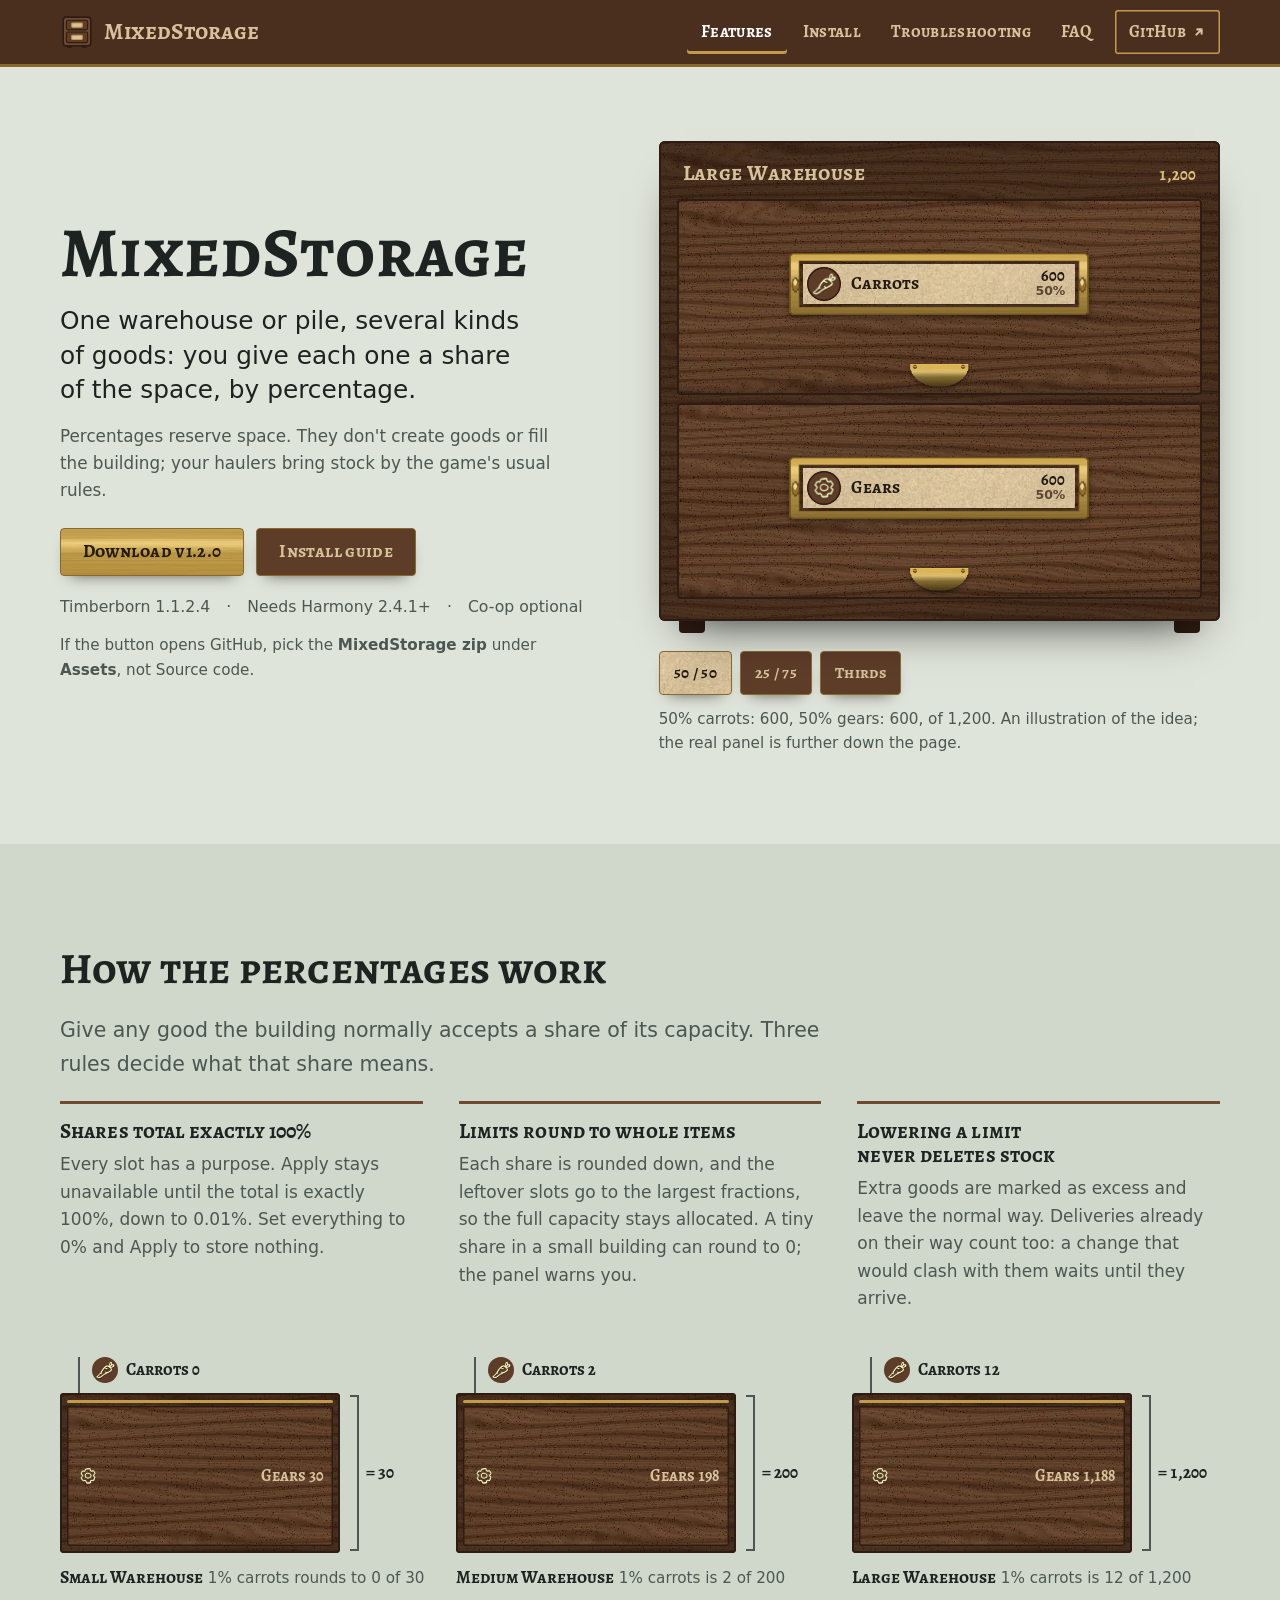
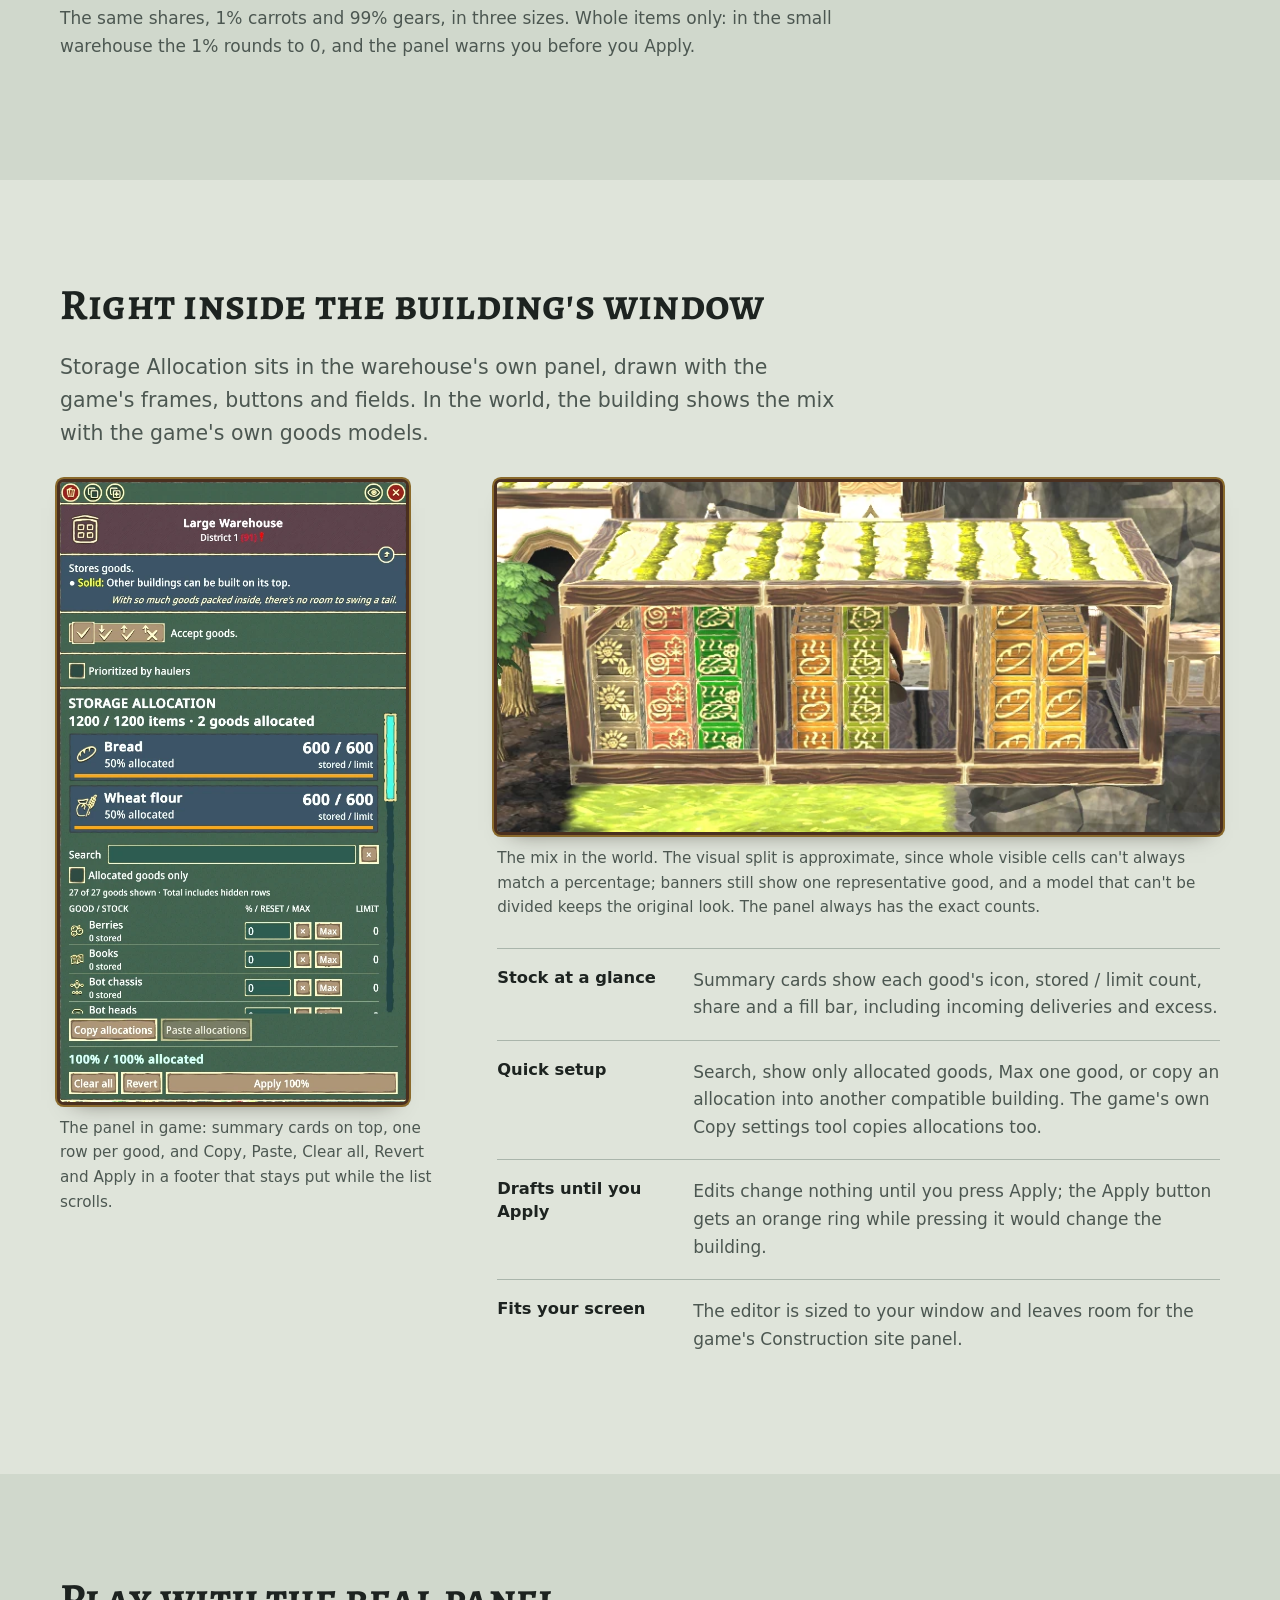
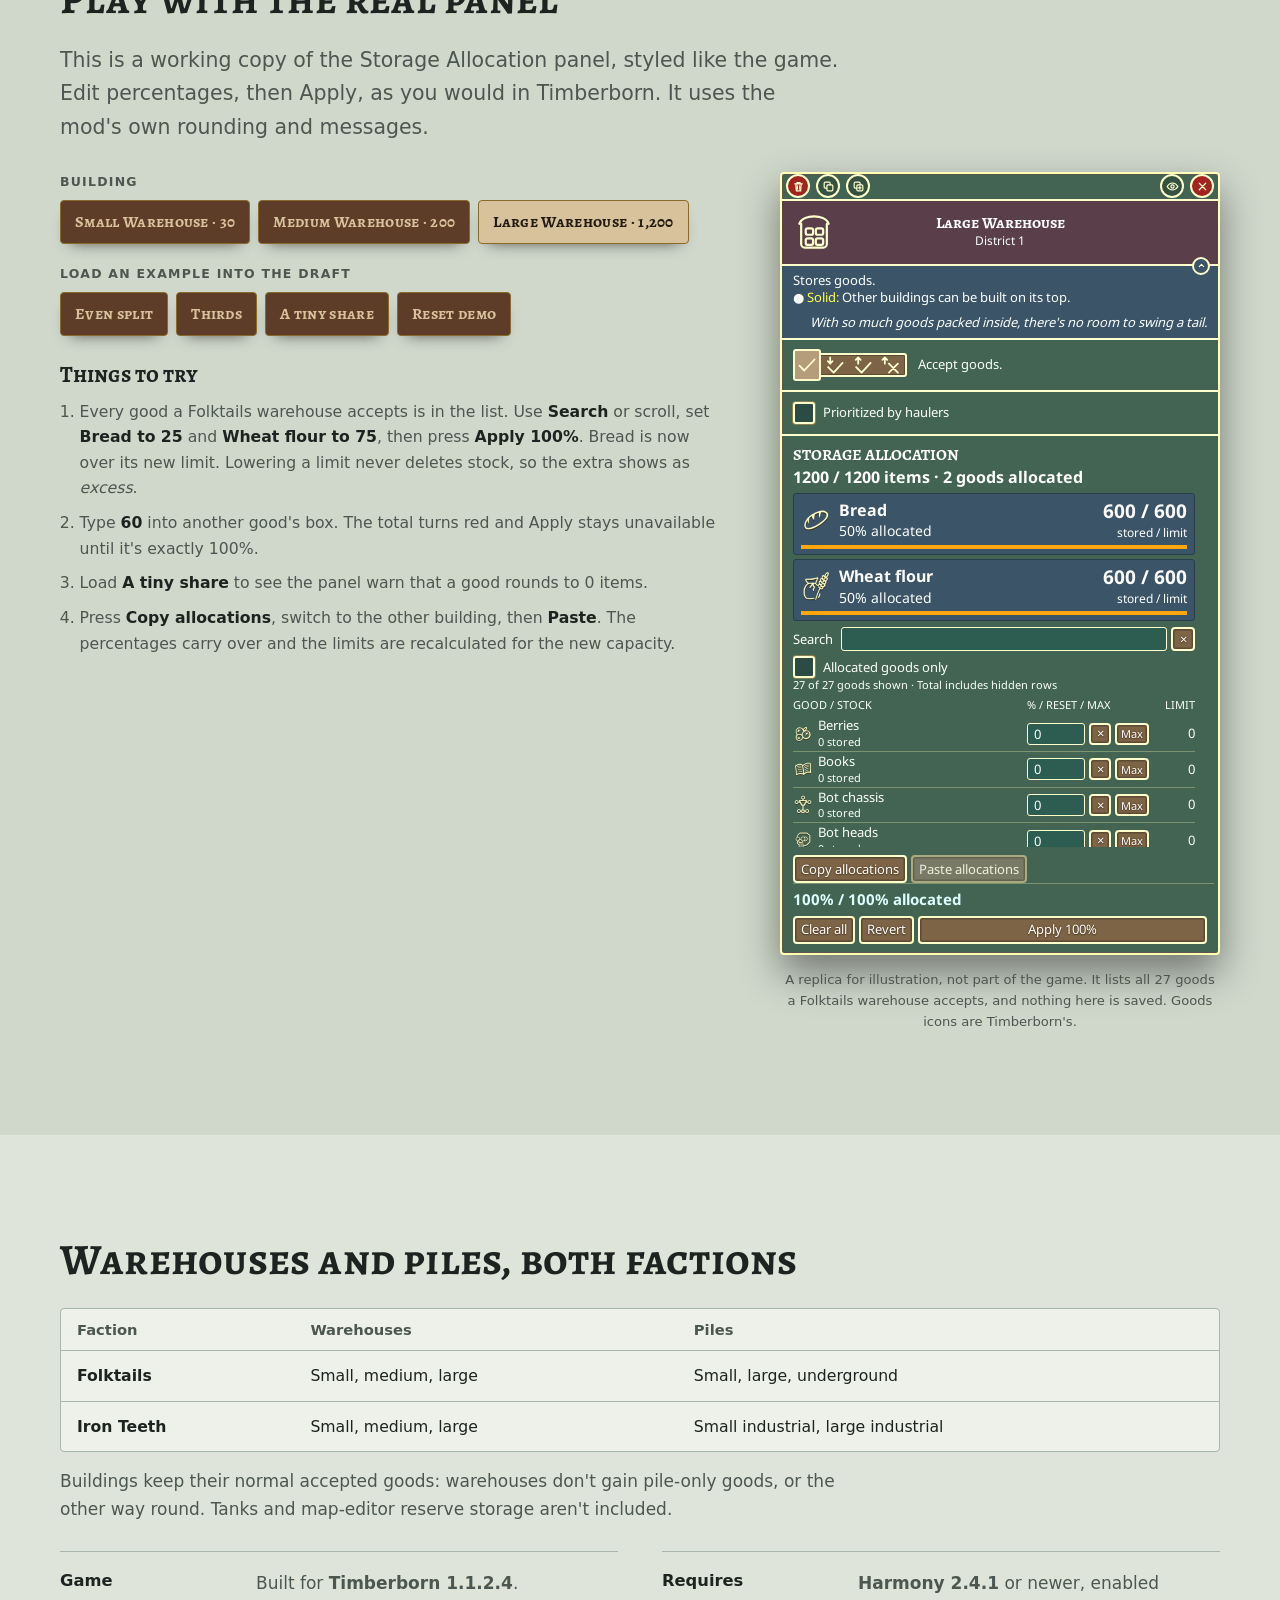
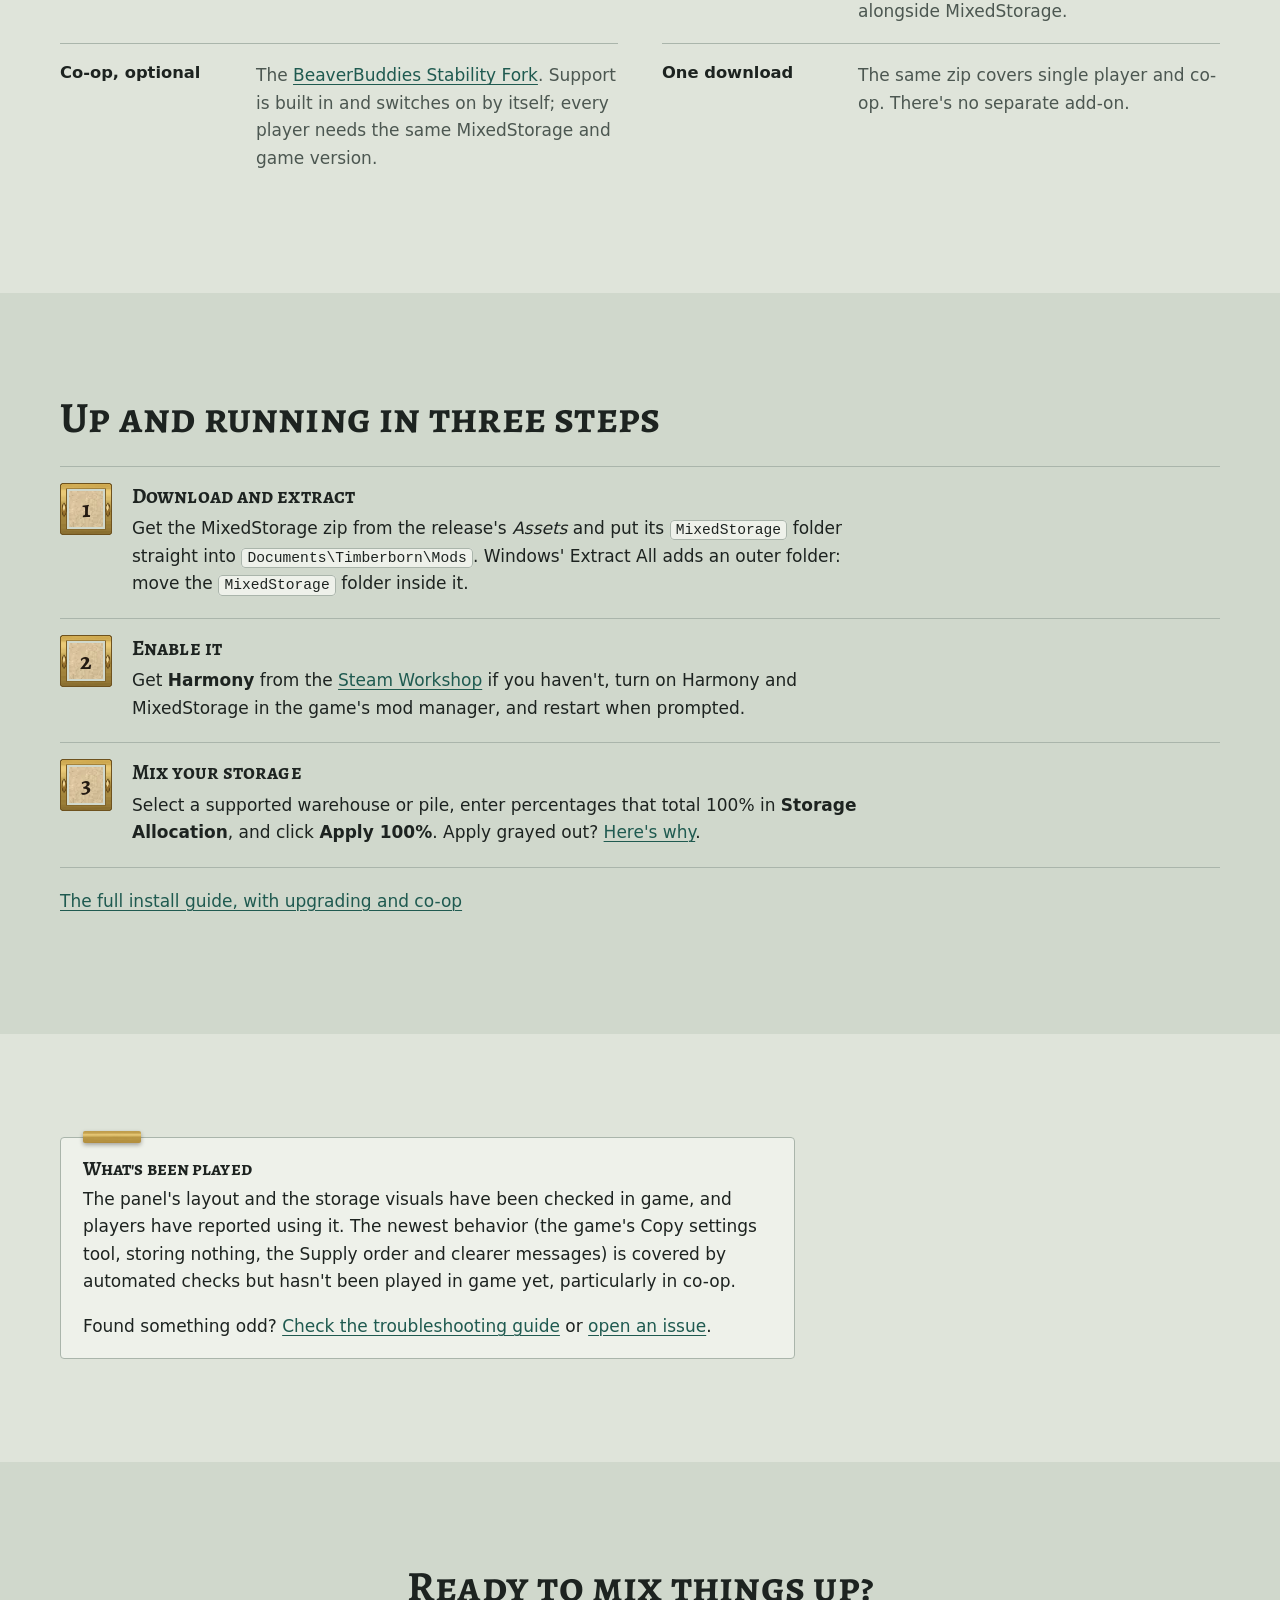
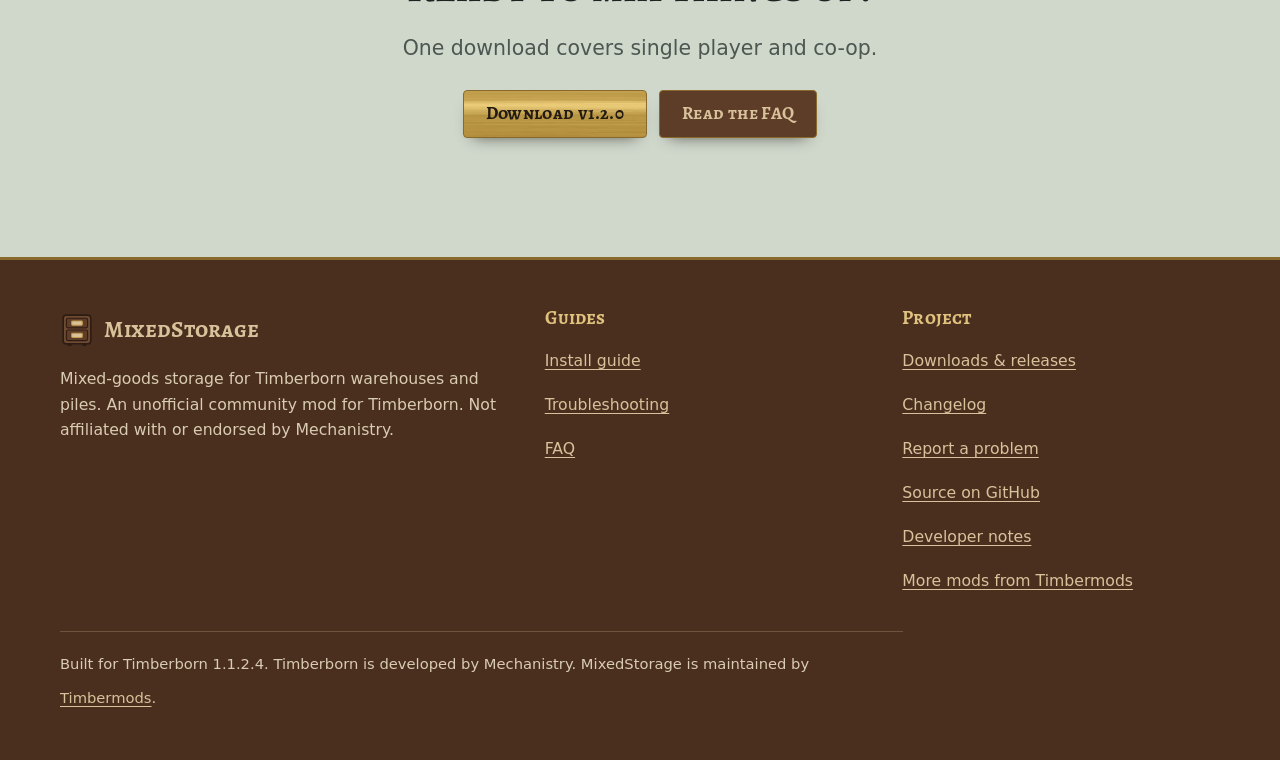
==== docs/index.html @ 86e8762c "Website in docs/ on main, like the other timbermods sites; real version text in place of placeholder" ====
<!doctype html>
<html lang="en">
<head>
<meta charset="utf-8">
<meta name="viewport" content="width=device-width, initial-scale=1">
<title>MixedStorage: mixed-goods storage for Timberborn</title>
<meta name="description" content="Store several kinds of goods in one Timberborn warehouse or pile and choose how much space each gets, by percentage. Install guide, troubleshooting, and FAQ.">
<link rel="canonical" href="https://timbermods.github.io/MixedStorage/">
<meta name="theme-color" content="#16231c">
<meta property="og:type" content="website">
<meta property="og:site_name" content="MixedStorage">
<meta property="og:title" content="MixedStorage: mixed-goods storage for Timberborn">
<meta property="og:description" content="Store several kinds of goods in one Timberborn warehouse or pile and choose how much space each gets, by percentage. Install guide, troubleshooting, and FAQ.">
<meta property="og:url" content="https://timbermods.github.io/MixedStorage/">
<meta property="og:image" content="https://timbermods.github.io/MixedStorage/assets/og.png">
<meta name="twitter:card" content="summary_large_image">
<link rel="icon" href="assets/favicon.svg" type="image/svg+xml">
<link rel="preload" href="assets/fonts/alegreya-sc-latin-700.woff2" as="font" type="font/woff2" crossorigin>
<link rel="stylesheet" href="assets/style.css">
<link rel="stylesheet" href="assets/game-panel.css">
</head>
<body>
<a class="skip" href="#main">Skip to content</a>
<header class="site-header">
  <div class="wrap bar">
    <a class="brand" href="./"><svg viewBox="0 0 32 32" aria-hidden="true"><rect x="3" y="2" width="26" height="27" rx="3" fill="#6e4a32" stroke="#2e1c12" stroke-width="1.5"/><rect x="6" y="5" width="20" height="9" rx="1.5" fill="#5d3c28" stroke="#2e1c12"/><rect x="6" y="16" width="20" height="10" rx="1.5" fill="#5d3c28" stroke="#2e1c12"/><rect x="11" y="7.5" width="10" height="4" rx=".8" fill="#d8c29b" stroke="#c19a4b" stroke-width="1"/><rect x="11" y="19" width="10" height="4" rx=".8" fill="#d8c29b" stroke="#c19a4b" stroke-width="1"/><rect x="7" y="29" width="4" height="2" fill="#2e1c12"/><rect x="21" y="29" width="4" height="2" fill="#2e1c12"/></svg><span>MixedStorage</span></a>
    <button class="nav-toggle" type="button" aria-expanded="false" aria-controls="site-nav">Menu</button>
    <nav id="site-nav" class="nav" aria-label="Main">
        <a href="./" aria-current="page">Features</a>
        <a href="install.html">Install</a>
        <a href="troubleshooting.html">Troubleshooting</a>
        <a href="faq.html">FAQ</a>
        <a class="nav__gh" href="https://github.com/timbermods/MixedStorage" rel="noopener">GitHub <svg viewBox="0 0 16 16" aria-hidden="true"><path d="M5 11 11 5M6 5h5v5"/></svg></a>
    </nav>
  </div>
</header>
<main id="main">

<svg width="0" height="0" style="position:absolute" aria-hidden="true" focusable="false">
  <symbol id="i-split" viewBox="0 0 24 24"><rect x="3" y="5" width="8" height="14" rx="2"/><rect x="13" y="5" width="8" height="14" rx="2"/></symbol>
  <symbol id="i-stack" viewBox="0 0 24 24"><rect x="3" y="4" width="18" height="6" rx="1.5"/><rect x="3" y="13" width="18" height="6" rx="1.5"/><path d="M6 7h5M6 16h8"/></symbol>
  <symbol id="i-bolt" viewBox="0 0 24 24"><path d="M13 2 4 14h7l-1 8 9-12h-7z"/></symbol>
  <symbol id="i-shield" viewBox="0 0 24 24"><path d="M12 3 4 6v6c0 5 3.5 8 8 9 4.5-1 8-4 8-9V6z"/><path d="m9 12 2 2 4-4"/></symbol>
  <symbol id="i-cube" viewBox="0 0 24 24"><path d="M12 3 4 7v10l8 4 8-4V7z"/><path d="m4 7 8 4 8-4M12 11v10"/></symbol>
  <symbol id="i-people" viewBox="0 0 24 24"><circle cx="7" cy="8" r="3"/><circle cx="17" cy="8" r="3"/><path d="M2 20c0-3 2-5 5-5s5 2 5 5M12 20c0-3 2-5 5-5s5 2 5 5"/></symbol>
  <symbol id="ig-trash" viewBox="0 0 24 24"><path d="M5 7h14M9 7V5h6v2M7 7l1 13h8l1-13M10 11v6M14 11v6"/></symbol>
  <symbol id="ig-copy" viewBox="0 0 24 24"><rect x="9" y="9" width="11" height="11" rx="2"/><path d="M15 9V6a2 2 0 0 0-2-2H6a2 2 0 0 0-2 2v7a2 2 0 0 0 2 2h3"/></symbol>
  <symbol id="ig-copyplus" viewBox="0 0 24 24"><rect x="9" y="9" width="11" height="11" rx="2"/><path d="M15 9V6a2 2 0 0 0-2-2H6a2 2 0 0 0-2 2v7a2 2 0 0 0 2 2h3M14.5 12v5M12 14.5h5"/></symbol>
  <symbol id="ig-eye" viewBox="0 0 24 24"><path d="M2 12s4-6.5 10-6.5S22 12 22 12s-4 6.5-10 6.5S2 12 2 12z"/><circle cx="12" cy="12" r="3"/></symbol>
  <symbol id="ig-x" viewBox="0 0 24 24"><path d="M6 6l12 12M18 6 6 18"/></symbol>
  <symbol id="ig-up" viewBox="0 0 24 24"><path d="M6 15l6-6 6 6"/></symbol>
  <symbol id="ig-building" viewBox="0 0 48 48"><path d="M10 15v22a4 4 0 0 0 4 4h20a4 4 0 0 0 4-4V15"/><path d="M8 15c2-6 10-8 16-8s14 2 16 8"/><rect x="15" y="20" width="8" height="7" rx="2"/><rect x="26" y="20" width="8" height="7" rx="2"/><rect x="15" y="31" width="8" height="7" rx="2"/><rect x="26" y="31" width="8" height="7" rx="2"/></symbol>
  <symbol id="ig-acc1" viewBox="0 0 32 28"><path d="M5 15l7 7L27 6"/></symbol>
  <symbol id="ig-acc2" viewBox="0 0 32 28"><path d="M9 3v9M5.5 8.5 9 12l3.5-3.5M6 17l8 8 13-14"/></symbol>
  <symbol id="ig-acc3" viewBox="0 0 32 28"><path d="M9 12V3M5.5 6.5 9 3l3.5 3.5M6 17l8 8 13-14"/></symbol>
  <symbol id="ig-acc4" viewBox="0 0 32 28"><path d="M7 12V3M3.5 6.5 7 3l3.5 3.5M13 12l13 13M26 12 13 25"/></symbol>
</svg>

<section class="hero">
  <div class="wrap hero__grid">
    <div>
      <h1>MixedStorage</h1>
      <p class="pitch">One warehouse or pile, several kinds of goods: you give each one a share of the space, by percentage.</p>
      <p class="rule">Percentages reserve space. They don't create goods or fill the building; your haulers bring stock by the game's usual rules.</p>
      <div class="btn-row">
        <a class="btn btn--primary" data-release-href="download" href="https://github.com/timbermods/MixedStorage/releases/latest"><span>Download <span data-release="tag">v1.2.0</span></span></a>
        <a class="btn" href="install.html">Install guide</a>
      </div>
      <ul class="hero__meta">
        <li>Timberborn 1.1.2.4</li>
        <li>Needs Harmony 2.4.1+</li>
        <li>Co-op optional</li>
      </ul>
      <p class="hero__status"><span class="pill" data-release-show="stable" hidden>Latest release</span> <span class="pill" data-release-show="prerelease" hidden>Pre-release</span> If the button opens GitHub, pick the <strong>MixedStorage zip</strong> under <strong>Assets</strong>, not Source code.</p>
    </div>
    <figure class="cabinet">
      <div class="cab" data-cabinet>
        <div class="cab__crest"><b>Large Warehouse</b><span>1,200</span></div>
        <div class="cab__body">
          <div class="drawer" style="--share:5000"><span class="holder"><img src="assets/goods/carrot-60.png" alt="" width="30" height="30"><span class="name">Carrots</span><span class="count"><b>600</b><small>50%</small></span></span><i class="pull" aria-hidden="true"></i></div>
          <div class="drawer" style="--share:5000"><span class="holder"><img src="assets/goods/gear-60.png" alt="" width="30" height="30"><span class="name">Gears</span><span class="count"><b>600</b><small>50%</small></span></span><i class="pull" aria-hidden="true"></i></div>
        </div>
      </div>
      <div class="cab__feet" aria-hidden="true"><i></i><i></i></div>
      <div class="splits" role="group" aria-label="Try another split">
        <button class="btn btn--small" type="button" data-split="even" aria-pressed="true" hidden>50 / 50</button>
        <button class="btn btn--small" type="button" data-split="bakery" aria-pressed="false" hidden>25 / 75</button>
        <button class="btn btn--small" type="button" data-split="thirds" aria-pressed="false" hidden>Thirds</button>
      </div>
      <figcaption><span data-cabinet-said aria-live="polite">50% carrots: 600, 50% gears: 600, of 1,200.</span> An illustration of the idea; the real panel is further down the page.</figcaption>
    </figure>
  </div>
</section>

<section class="section section--tint" id="features">
  <div class="wrap">
    <h2>How the percentages work</h2>
    <p class="lead">Give any good the building normally accepts a share of its capacity. Three rules decide what that share means.</p>
    <ol class="rules">
      <li><h3>Shares total exactly 100%</h3><p>Every slot has a purpose. Apply stays unavailable until the total is exactly 100%, down to 0.01%. Set everything to 0% and Apply to store nothing.</p></li>
      <li><h3>Limits round to whole items</h3><p>Each share is rounded down, and the leftover slots go to the largest fractions, so the full capacity stays allocated. A tiny share in a small building can round to 0; the panel warns you.</p></li>
      <li><h3>Lowering a limit never deletes stock</h3><p>Extra goods are marked as excess and leave the normal way. Deliveries already on their way count too: a change that would clash with them waits until they arrive.</p></li>
    </ol>
    <div class="scale">
      <figure><p class="leader"><img src="assets/goods/carrot-40.png" alt="" width="26" height="26">Carrots 0</p><div class="scale-row"><div class="mini-cab" aria-hidden="true"><span class="sliver" style="flex:1"></span><span style="flex:99"><img src="assets/goods/gear-40.png" alt="" width="22" height="22">Gears 30</span></div><span class="dim"><b>= 30</b></span></div><figcaption><b>Small Warehouse</b> 1% carrots rounds to 0 of 30</figcaption></figure>
      <figure><p class="leader"><img src="assets/goods/carrot-40.png" alt="" width="26" height="26">Carrots 2</p><div class="scale-row"><div class="mini-cab" aria-hidden="true"><span class="sliver" style="flex:1"></span><span style="flex:99"><img src="assets/goods/gear-40.png" alt="" width="22" height="22">Gears 198</span></div><span class="dim"><b>= 200</b></span></div><figcaption><b>Medium Warehouse</b> 1% carrots is 2 of 200</figcaption></figure>
      <figure><p class="leader"><img src="assets/goods/carrot-40.png" alt="" width="26" height="26">Carrots 12</p><div class="scale-row"><div class="mini-cab" aria-hidden="true"><span class="sliver" style="flex:1"></span><span style="flex:99"><img src="assets/goods/gear-40.png" alt="" width="22" height="22">Gears 1,188</span></div><span class="dim"><b>= 1,200</b></span></div><figcaption><b>Large Warehouse</b> 1% carrots is 12 of 1,200</figcaption></figure>
    </div>
    <p class="muted" style="margin-top:14px;max-width:72ch">The same shares, 1% carrots and 99% gears, in three sizes. Whole items only: in the small warehouse the 1% rounds to 0, and the panel warns you before you Apply.</p>
  </div>
</section>

<section class="section" id="in-the-game">
  <div class="wrap">
    <h2>Right inside the building's window</h2>
    <p class="lead">Storage Allocation sits in the warehouse's own panel, drawn with the game's frames, buttons and fields. In the world, the building shows the mix with the game's own goods models.</p>
    <div class="shots" style="margin-top:32px">
      <figure class="frame">
        <img src="assets/panel.webp" width="622" height="1114" loading="lazy"
             alt="The Storage Allocation panel on a large warehouse: summary cards for Bread and Wheat flour at 50 percent each, a search box right beside its label, per-good percentage boxes with Max buttons, and Copy, Paste, Clear, Revert and Apply controls.">
        <figcaption>The panel in game: summary cards on top, one row per good, and Copy, Paste, Clear all, Revert and Apply in a footer that stays put while the list scrolls.</figcaption>
      </figure>
      <div>
        <figure class="frame">
          <img src="assets/world.webp" width="752" height="364" loading="lazy"
               alt="A warehouse whose bays show stacked crates of several different goods side by side.">
          <figcaption>The mix in the world. The visual split is approximate, since whole visible cells can't always match a percentage; banners still show one representative good, and a model that can't be divided keeps the original look. The panel always has the exact counts.</figcaption>
        </figure>
        <ul class="ledger" style="margin-top:28px;grid-template-columns:minmax(0,1fr)">
          <li><b>Stock at a glance</b><p>Summary cards show each good's icon, stored / limit count, share and a fill bar, including incoming deliveries and excess.</p></li>
          <li><b>Quick setup</b><p>Search, show only allocated goods, Max one good, or copy an allocation into another compatible building. The game's own Copy settings tool copies allocations too.</p></li>
          <li><b>Drafts until you Apply</b><p>Edits change nothing until you press Apply; the Apply button gets an orange ring while pressing it would change the building.</p></li>
          <li><b>Fits your screen</b><p>The editor is sized to your window and leaves room for the game's Construction site panel.</p></li>
        </ul>
      </div>
    </div>
  </div>
</section>

<section class="section section--tint" id="try-it">
  <div class="wrap">
    <h2>Play with the real panel</h2>
    <p class="lead">This is a working copy of the Storage Allocation panel, styled like the game. Edit percentages, then Apply, as you would in Timberborn. It uses the mod's own rounding and messages.</p>
    <noscript><p class="muted">The interactive panel needs JavaScript. The screenshot at the top of this page shows what it looks like.</p></noscript>
    <div class="ig-stage" data-demo-stage>
      <div class="ig-side">
        <div class="ig-controls">
          <div>
            <span class="ctl-label" id="bld-label">Building</span>
            <div class="ctl-group" role="group" aria-labelledby="bld-label">
              <button class="btn btn--small" type="button" data-building="small" aria-pressed="false">Small Warehouse &middot; 30</button>
              <button class="btn btn--small" type="button" data-building="medium" aria-pressed="false">Medium Warehouse &middot; 200</button>
              <button class="btn btn--small" type="button" data-building="large" aria-pressed="true">Large Warehouse &middot; 1,200</button>
            </div>
          </div>
          <div>
            <span class="ctl-label" id="ex-label">Load an example into the draft</span>
            <div class="ctl-group" role="group" aria-labelledby="ex-label">
              <button class="btn btn--small" type="button" data-preset="even">Even split</button>
              <button class="btn btn--small" type="button" data-preset="thirds">Thirds</button>
              <button class="btn btn--small" type="button" data-preset="tiny">A tiny share</button>
              <button class="btn btn--small" type="button" data-reset>Reset demo</button>
            </div>
          </div>
        </div>
        <h3>Things to try</h3>
        <ol class="ig-tips">
          <li>Every good a Folktails warehouse accepts is in the list. Use <strong>Search</strong> or scroll, set <strong>Bread to 25</strong> and <strong>Wheat flour to 75</strong>, then press <strong>Apply 100%</strong>. Bread is now over its new limit. Lowering a limit never deletes stock, so the extra shows as <em>excess</em>.</li>
          <li>Type <strong>60</strong> into another good's box. The total turns red and Apply stays unavailable until it's exactly 100%.</li>
          <li>Load <strong>A tiny share</strong> to see the panel warn that a good rounds to 0 items.</li>
          <li>Press <strong>Copy allocations</strong>, switch to the other building, then <strong>Paste</strong>. The percentages carry over and the limits are recalculated for the new capacity.</li>
        </ol>
      </div>

      <div class="ig-col">
        <div class="ig" data-demo role="group" aria-label="Interactive Storage Allocation panel">
          <div class="ig-deco" aria-hidden="true">
            <div class="ig-bar">
              <div><span class="ig-circle ig-circle--red"><svg><use href="#ig-trash"/></svg></span><span class="ig-circle"><svg><use href="#ig-copy"/></svg></span><span class="ig-circle"><svg><use href="#ig-copyplus"/></svg></span></div>
              <div><span class="ig-circle"><svg><use href="#ig-eye"/></svg></span><span class="ig-circle ig-circle--red"><svg><use href="#ig-x"/></svg></span></div>
            </div>
            <div class="ig-sec ig-header">
              <svg><use href="#ig-building"/></svg>
              <div><h3 data-title>Large Warehouse</h3><p>District 1</p></div>
              <span></span>
            </div>
            <div class="ig-sec ig-desc">
              <span class="ig-collapse"><svg><use href="#ig-up"/></svg></span>
              <p>Stores goods.</p>
              <p>&#9679; <span class="solid">Solid:</span> Other buildings can be built on its top.</p>
              <em data-quote>With so much goods packed inside, there's no room to swing a tail.</em>
            </div>
            <div class="ig-sec ig-accept">
              <span class="ig-seg"><span class="on"><svg><use href="#ig-acc1"/></svg></span><span><svg><use href="#ig-acc2"/></svg></span><span><svg><use href="#ig-acc3"/></svg></span><span><svg><use href="#ig-acc4"/></svg></span></span>
              <span>Accept goods.</span>
            </div>
            <div class="ig-sec ig-prio"><span class="ig-check"><span class="box"></span>Prioritized by haulers</span></div>
          </div>

          <section class="ig-sec ig-alloc" aria-label="Storage Allocation">
            <h3 class="ig-title">Storage Allocation</h3>
            <div class="ig-scroll" data-scroll tabindex="0" role="region" aria-label="Storage allocation settings, scrollable">
              <p class="ig-summary" data-summary></p>
              <div class="ig-cards" data-cards></div>
              <div class="ig-search">
                <label for="ig-search">Search</label>
                <input id="ig-search" class="ig-input" type="text" autocomplete="off" spellcheck="false" data-search title="Search the goods allowed in this storage building.">
                <button class="ig-btn" type="button" data-clear-search title="Clear search" aria-label="Clear search">&times;</button>
              </div>
              <label class="ig-check ig-only"><input type="checkbox" data-only><span class="box"></span>Allocated goods only</label>
              <p class="ig-count" data-count></p>
              <div class="ig-head" data-head><span>Good / stock</span><span>% / reset / max</span><span>Limit</span></div>
              <div class="ig-rows" data-rows></div>
              <p class="ig-round" data-round></p>
              <p class="ig-msg" data-msg aria-live="polite"></p>
            </div>
            <div class="ig-foot">
              <div class="ig-clip">
                <button class="ig-btn" type="button" data-copy title="Copy this valid 100% draft. Stock, hauling mode and hauler priority are not copied.">Copy allocations</button>
                <button class="ig-btn" type="button" data-paste title="Paste copied percentages into this draft, then Apply. All allocated goods must be accepted here.">Paste allocations</button>
              </div>
              <p class="ig-total" data-total aria-live="polite"></p>
              <div class="ig-actions">
                <button class="ig-btn" type="button" data-clear>Clear all</button>
                <button class="ig-btn" type="button" data-revert>Revert</button>
                <button class="ig-btn ig-apply" type="button" data-apply>Apply 100%</button>
              </div>
            </div>
          </section>
        </div>
        <p class="ig-fine">A replica for illustration, not part of the game. It lists all 27 goods a Folktails warehouse accepts, and nothing here is saved. Goods icons are Timberborn's.</p>
      </div>
    </div>
  </div>
</section>


<section class="section" id="buildings">
  <div class="wrap">
    <h2>Warehouses and piles, both factions</h2>
    <div class="table-wrap" style="margin-top:24px">
      <table class="data">
        <thead><tr><th scope="col">Faction</th><th scope="col">Warehouses</th><th scope="col">Piles</th></tr></thead>
        <tbody>
          <tr><td>Folktails</td><td>Small, medium, large</td><td>Small, large, underground</td></tr>
          <tr><td>Iron Teeth</td><td>Small, medium, large</td><td>Small industrial, large industrial</td></tr>
        </tbody>
      </table>
    </div>
    <p class="muted" style="margin-top:16px;max-width:72ch">Buildings keep their normal accepted goods: warehouses don't gain pile-only goods, or the other way round. Tanks and map-editor reserve storage aren't included.</p>
    <ul class="ledger" style="margin-top:28px">
      <li><b>Game</b><p>Built for <strong>Timberborn 1.1.2.4</strong>.</p></li>
      <li><b>Requires</b><p><strong>Harmony 2.4.1</strong> or newer, enabled alongside MixedStorage.</p></li>
      <li><b>Co-op, optional</b><p>The <a href="https://timbermods.github.io/BeaverBuddies-Stability-Fork/" rel="noopener">BeaverBuddies Stability Fork</a>. Support is built in and switches on by itself; every player needs the same MixedStorage and game version.</p></li>
      <li><b>One download</b><p>The same zip covers single player and co-op. There's no separate add-on.</p></li>
    </ul>
  </div>
</section>

<section class="section section--tint" id="get-started">
  <div class="wrap">
    <h2>Up and running in three steps</h2>
    <ol class="steps" style="margin-top:24px">
      <li><h3>Download and extract</h3><p>Get the MixedStorage zip from the release's <em>Assets</em> and put its <code>MixedStorage</code> folder straight into <code>Documents\Timberborn\Mods</code>. Windows' Extract All adds an outer folder: move the <code>MixedStorage</code> folder inside it.</p></li>
      <li><h3>Enable it</h3><p>Get <strong>Harmony</strong> from the <a href="https://steamcommunity.com/sharedfiles/filedetails/?id=3284904751" rel="noopener">Steam Workshop</a> if you haven't, turn on Harmony and MixedStorage in the game's mod manager, and restart when prompted.</p></li>
      <li><h3>Mix your storage</h3><p>Select a supported warehouse or pile, enter percentages that total 100% in <strong>Storage Allocation</strong>, and click <strong>Apply 100%</strong>. Apply grayed out? <a href="troubleshooting.html#t-apply-disabled">Here's why</a>.</p></li>
    </ol>
    <p style="margin-top:20px"><a href="install.html">The full install guide, with upgrading and co-op</a></p>
  </div>
</section>

<section class="section" id="status">
  <div class="wrap">
    <div class="panel note note--info measure">
      <h3>What's been played</h3>
      <p>The panel's layout and the storage visuals have been checked in game, and players have reported using it. The newest behavior (the game's Copy settings tool, storing nothing, the Supply order and clearer messages) is covered by automated checks but hasn't been played in game yet, particularly in co-op.</p>
      <p>Found something odd? <a href="troubleshooting.html">Check the troubleshooting guide</a> or <a href="https://github.com/timbermods/MixedStorage/issues" rel="noopener">open an issue</a>.</p>
    </div>
  </div>
</section>

<section class="section section--tint cta">
  <div class="wrap">
    <h2>Ready to mix things up?</h2>
    <p class="lead">One download covers single player and co-op.</p>
    <div class="btn-row">
      <a class="btn btn--primary" data-release-href="download" href="https://github.com/timbermods/MixedStorage/releases/latest"><span>Download <span data-release="tag">v1.2.0</span></span></a>
      <a class="btn" href="faq.html">Read the FAQ</a>
    </div>
    <p class="muted" style="margin-top:16px"><span class="pill" data-release-show="stable" hidden>Latest release</span><span class="pill" data-release-show="prerelease" hidden>Pre-release</span></p>
  </div>
</section>

</main>
<footer class="site-footer">
  <div class="wrap">
    <div class="footer__grid">
      <div>
        <a class="brand" href="./"><svg viewBox="0 0 32 32" aria-hidden="true"><rect x="3" y="2" width="26" height="27" rx="3" fill="#6e4a32" stroke="#2e1c12" stroke-width="1.5"/><rect x="6" y="5" width="20" height="9" rx="1.5" fill="#5d3c28" stroke="#2e1c12"/><rect x="6" y="16" width="20" height="10" rx="1.5" fill="#5d3c28" stroke="#2e1c12"/><rect x="11" y="7.5" width="10" height="4" rx=".8" fill="#d8c29b" stroke="#c19a4b" stroke-width="1"/><rect x="11" y="19" width="10" height="4" rx=".8" fill="#d8c29b" stroke="#c19a4b" stroke-width="1"/><rect x="7" y="29" width="4" height="2" fill="#2e1c12"/><rect x="21" y="29" width="4" height="2" fill="#2e1c12"/></svg><span>MixedStorage</span></a>
        <p style="margin-top:12px;max-width:44ch">Mixed-goods storage for Timberborn warehouses and piles. An unofficial community mod for Timberborn. Not affiliated with or endorsed by Mechanistry.</p>
      </div>
      <div>
        <h2>Guides</h2>
        <ul>
          <li><a href="install.html">Install guide</a></li>
          <li><a href="troubleshooting.html">Troubleshooting</a></li>
          <li><a href="faq.html">FAQ</a></li>
        </ul>
      </div>
      <div>
        <h2>Project</h2>
        <ul>
          <li><a href="https://github.com/timbermods/MixedStorage/releases" data-release-href="notes" rel="noopener">Downloads &amp; releases</a></li>
          <li><a href="https://github.com/timbermods/MixedStorage/blob/main/CHANGELOG.md" rel="noopener">Changelog</a></li>
          <li><a href="https://github.com/timbermods/MixedStorage/issues" rel="noopener">Report a problem</a></li>
          <li><a href="https://github.com/timbermods/MixedStorage" rel="noopener">Source on GitHub</a></li>
          <li><a href="https://github.com/timbermods/MixedStorage/blob/main/docs/DEVELOPMENT.md" rel="noopener">Developer notes</a></li>
          <li><a href="https://timbermods.github.io/">More mods from Timbermods</a></li>
        </ul>
      </div>
    </div>
    <p class="footer__fine">Built for Timberborn 1.1.2.4. Timberborn is developed by Mechanistry. MixedStorage is maintained by <a href="https://github.com/timbermods" rel="noopener">Timbermods</a>.</p>
  </div>
</footer>
<script src="assets/site.js" defer></script>
<script src="assets/release.js" defer data-repo="timbermods/MixedStorage" data-asset="^MixedStorage-v[\d.]+\.zip$"></script>
<script src="assets/split.js" defer></script>
<script src="assets/goods.js" defer></script>
<script src="assets/demo.js" defer></script>
<script src="assets/cabinet.js" defer></script>
</body>
</html>
---- docs/assets/style.css ----
/*
 * MixedStorage: the project website. An apothecary drawer cabinet: one walnut cabinet, many labelled drawers, each
 * drawer's height its share. Brass label holders carry kraft cards; the game's goods icons stay the game's.
 * Display lettering is Alegreya SC (SIL OFL, fonts/OFL-Alegreya.txt), body text the system face.
 * game-panel.css (the in-game panel replica) reads --ink, --muted, --edge and --orange from here.
 */
@font-face { font-family: "Alegreya SC"; font-style: normal; font-weight: 500; font-display: swap; src: url(fonts/alegreya-sc-latin-500.woff2) format("woff2"); }
@font-face { font-family: "Alegreya SC"; font-style: normal; font-weight: 700; font-display: swap; src: url(fonts/alegreya-sc-latin-700.woff2) format("woff2"); }

:root {
  /* the painted cabinet by day */
  --bg: #dfe4da;
  --bg-deep: #d0d8cc;
  --ink: #1d2320;
  --muted: #4c5751;
  --line: #aab5ab;
  --paper: #eef1ea;
  /* walnut, brass, kraft */
  --walnut: #4a2f1f;
  --walnut-2: #5d3c28;
  --walnut-3: #6e4a32;
  --walnut-edge: #2e1c12;
  --brass: #c19a4b;
  --brass-hi: #e0c27e;
  --brass-deep: #8a6a2c;
  --kraft: #d8c29b;
  --kraft-ink: #231a12;
  --kraft-soft: #5a4632;
  /* actions and states */
  --link: #1f5a50;
  --edge: #4c5751;
  --orange: #b35c10;
  --mount: 0 1px 0 rgba(20, 14, 8, .35), 0 12px 22px -14px rgba(20, 14, 8, .7);
  --display: "Alegreya SC", "Palatino Linotype", Palatino, Georgia, serif;
  --font: system-ui, -apple-system, "Segoe UI", Roboto, "Helvetica Neue", Arial, sans-serif;
  --mono: ui-monospace, "Cascadia Code", "SF Mono", Consolas, "Liberation Mono", monospace;
  --wrap: 1160px;
  --gutter: clamp(16px, 4vw, 40px);
  color-scheme: light;
}
/* and by lamplight */
@media (prefers-color-scheme: dark) {
  :root {
    --bg: #18221f;
    --bg-deep: #111916;
    --ink: #ece6d8;
    --muted: #b8b09d;
    --line: #34423c;
    --paper: #1f2b27;
    --link: #8fd0c2;
    --edge: #b8b09d;
    --orange: #ffa60f;
    --mount: 0 1px 0 rgba(0, 0, 0, .55), 0 14px 24px -14px rgba(0, 0, 0, .9);
    color-scheme: dark;
  }
}

*, *::before, *::after { box-sizing: border-box; }
html { scroll-behavior: smooth; scroll-padding-top: 84px; -webkit-text-size-adjust: 100%; }
body { margin: 0; background: var(--bg); color: var(--ink); font: 17px/1.62 var(--font); -webkit-font-smoothing: antialiased; scrollbar-color: var(--walnut-3) var(--bg-deep); }
::selection { background: var(--brass); color: var(--kraft-ink); }
main { display: block; }
[hidden] { display: none !important; }
img { max-width: 100%; height: auto; display: block; }
a { color: var(--link); text-underline-offset: 3px; text-decoration-thickness: 1px; }
a:hover { text-decoration-thickness: 2px; }
:focus-visible { outline: 3px solid var(--brass); outline-offset: 3px; border-radius: 3px; }

h1, h2, h3 { font-family: var(--display); font-weight: 700; line-height: 1.08; letter-spacing: .005em; margin: 0 0 .5em; text-wrap: balance; }
h1 { font-size: clamp(2.6rem, 6vw, 4.4rem); }
h2 { font-size: clamp(1.9rem, 3.8vw, 2.7rem); }
h3 { font-size: 1.4rem; line-height: 1.15; }
p { margin: 0 0 1em; }
code, kbd { font-family: var(--mono); font-size: .86em; background: var(--paper); border: 1px solid var(--line); border-radius: 4px; padding: .08em .36em; overflow-wrap: anywhere; color: var(--ink); }
ul, ol { margin: 0 0 1em; padding-left: 1.3em; }
li { margin-bottom: .4em; }
strong, b { font-weight: 650; }
table.data td { font-variant-numeric: tabular-nums; }
.sr-only { position: absolute; width: 1px; height: 1px; overflow: hidden; clip-path: inset(50%); white-space: nowrap; }
.skip { position: absolute; left: -999px; top: 10px; z-index: 100; display: inline-flex; align-items: center; min-height: 44px; padding: 0 1.1rem; background: var(--brass); color: var(--kraft-ink); font: 700 1rem/1 var(--display); text-decoration: none; border-radius: 4px; }
.skip:focus, .skip:hover { left: 10px; color: var(--kraft-ink); }
.wrap { width: min(var(--wrap), 100% - 2 * var(--gutter)); margin-inline: auto; }
.section { padding: clamp(56px, 8vw, 104px) 0; }
.section--tint { background: var(--bg-deep); }
.lead { font-size: clamp(1.1rem, 1.8vw, 1.28rem); color: var(--muted); max-width: 60ch; }
.muted { color: var(--muted); }
.center { text-align: center; }
.center .lead { margin-inline: auto; }
.measure { max-width: 68ch; }
/* the old small labels above headings are gone; hidden for any page that still carries one */
.eyebrow { display: none; }

/* ---------- header ---------- */
.site-header { position: sticky; top: 0; z-index: 50; background: var(--walnut); color: var(--kraft); box-shadow: 0 3px 0 var(--brass-deep); }
.bar { display: flex; align-items: center; gap: 16px; min-height: 64px; }
.brand { display: inline-flex; align-items: center; gap: 10px; min-height: 44px; color: var(--kraft); text-decoration: none; font: 700 1.45rem/1 var(--display); }
.brand:hover { color: #fff; }
.brand svg { width: 34px; height: 34px; flex: none; }
.nav { display: flex; align-items: center; gap: 2px; margin-left: auto; }
.nav a { display: inline-flex; align-items: center; min-height: 44px; padding: 0 14px; color: var(--kraft); text-decoration: none; font: 700 1.05rem/1 var(--display); letter-spacing: .02em; border-radius: 3px; }
.nav a:hover { background: var(--walnut-2); color: #fff; }
.nav a[aria-current="page"] { box-shadow: inset 0 -3px 0 var(--brass); color: #fff; }
.nav .nav__gh { margin-left: 8px; gap: 6px; box-shadow: inset 0 0 0 1.5px var(--brass); }
.nav__gh svg { width: 14px; height: 14px; flex: none; fill: none; stroke: currentColor; stroke-width: 2.4; stroke-linecap: round; stroke-linejoin: round; }
.nav-toggle { display: none; margin-left: auto; min-height: 44px; padding: 0 16px; font: 700 1.05rem/1 var(--display); color: var(--kraft-ink); background: var(--brass); border: 0; border-radius: 3px; cursor: pointer; }

/* ---------- brass plates (buttons) ---------- */
.btn {
  display: inline-flex; align-items: center; justify-content: center; gap: 10px; min-height: 48px; padding: 0 22px;
  font: 700 1.12rem/1 var(--display); letter-spacing: .02em; text-decoration: none; cursor: pointer;
  color: var(--kraft); background: var(--walnut-2); border: 1.5px solid var(--brass-deep); border-radius: 4px;
  box-shadow: 0 8px 16px -10px rgba(20, 14, 8, .75);
  transition: transform .15s cubic-bezier(.2, .7, .2, 1), background .15s;
}
.btn:hover { background: var(--walnut-3); color: #fff; transform: translateY(-1px); }
a.btn.btn { color: var(--kraft); }
a.btn.btn:hover { color: #fff; }
a.btn.btn--primary, a.btn.btn--primary:hover { color: var(--kraft-ink); }
.btn:active { transform: translateY(0); }
.btn--primary { color: var(--kraft-ink); background: var(--brass) url(textures/brass.webp) center / auto 100%; border-color: var(--brass-deep); }
.btn--primary:hover { color: var(--kraft-ink); background-color: var(--brass-hi); filter: brightness(1.07); }
.btn--primary:active { filter: brightness(.95); }
.btn--small { min-height: 44px; padding: 0 14px; font-size: 1rem; }
.btn-row { display: flex; flex-wrap: wrap; gap: 12px; align-items: center; }
.pill { display: inline-flex; align-items: center; min-height: 26px; padding: 0 10px; border-radius: 3px; font: 700 .9rem/1 var(--display); color: var(--kraft-ink); background: var(--kraft); }
.pill[hidden] { display: none; }

/* ---------- panels: kraft label cards ---------- */
.panel { position: relative; background: var(--paper); border: 1.5px solid var(--line); border-radius: 4px; padding: 22px 24px; }
.panel--blue, .panel--flat, .panel--maroon { background: var(--paper); }
.panel > :last-child { margin-bottom: 0; }
.panel h2, .panel h3 { margin-top: 0; }
.panel a { color: var(--link); }
.note { padding: 20px 22px 18px; }
.note h3 { font-size: 1.2rem; margin-bottom: .3em; }
.note--info::before, .note--warn::before { content: ""; position: absolute; left: 22px; top: -7px; width: 58px; height: 12px; border-radius: 2px; background: var(--brass) url(textures/brass.webp) center / auto 100%; box-shadow: 0 2px 4px rgba(20, 14, 8, .35); }
.note--warn::before { background: var(--orange); }

/* ---------- hero ---------- */
.hero { padding: clamp(36px, 6vw, 80px) 0 clamp(48px, 7vw, 88px); }
.hero__grid { display: grid; grid-template-columns: minmax(0, 1fr) minmax(0, 1.05fr); gap: clamp(28px, 5vw, 64px); align-items: center; }
.hero h1 { margin-bottom: .2em; }
.hero .pitch { font-size: clamp(1.25rem, 2.3vw, 1.55rem); line-height: 1.4; max-width: 30ch; margin-bottom: .6em; }
.hero .rule { font-size: 1.05rem; color: var(--muted); max-width: 46ch; margin-bottom: 1.4em; }
.hero__meta { display: flex; flex-wrap: wrap; gap: 6px 16px; margin: 18px 0 0; padding: 0; list-style: none; color: var(--muted); font-size: .98rem; }
.hero__meta li { margin: 0; }
.hero__meta li:not(:last-child)::after { content: "\00b7"; margin-left: 16px; }
.hero__status { margin: 14px 0 0; font-size: .95rem; color: var(--muted); max-width: 52ch; }

/* ---------- the cabinet ---------- */
/* Walnut, brass and kraft are produced textures (textures/make_textures.py): the wood tiles, so drawers of any
   height keep their grain; the holder frame is a nine-slice; the pull is one image on every drawer face. */
.cabinet { margin: 0; }
.cab { position: relative; padding: 18px 18px 22px; border-radius: 6px; background: #3a2416 url(textures/walnut.webp) 0 0 / 720px auto; box-shadow: inset 0 0 0 2px var(--walnut-edge), inset 0 0 0 999px rgba(28, 16, 8, .38), 0 26px 44px -26px rgba(0, 0, 0, .85); }
.cab__crest { display: flex; justify-content: space-between; align-items: baseline; gap: 12px; margin: 2px 6px 14px; color: var(--kraft); }
.cab__crest b { font: 700 1.35rem/1.1 var(--display); letter-spacing: .02em; }
.cab__crest span { font: 700 1.05rem/1 var(--display); color: var(--brass-hi); font-variant-numeric: tabular-nums; }
.cab__body { display: flex; flex-direction: column; gap: 8px; height: clamp(320px, 34vw, 400px); }
.drawer {
  position: relative; flex: var(--share, 1) 1 0; min-height: 0; display: grid; place-items: center; padding-bottom: 26px; overflow: hidden;
  border-radius: 4px; background: #5d3c28 url(textures/walnut.webp) 0 0 / 720px auto;
  box-shadow: inset 0 0 0 2px var(--walnut-edge), inset 0 -14px 18px -14px rgba(0, 0, 0, .55);
  transition: flex-grow .6s cubic-bezier(.2, .8, .2, 1), padding-bottom .6s cubic-bezier(.2, .8, .2, 1), opacity .45s;
}
.drawer:nth-child(2) { background-position: -210px -60px; }
.drawer:nth-child(3) { background-position: -430px -120px; }
.drawer.is-entering, .drawer.is-leaving { opacity: 0; padding-bottom: 0; }
.holder { display: flex; align-items: center; gap: 10px; min-width: min(78%, 300px); padding: 3px 10px 3px 4px; color: var(--kraft-ink); border-style: solid; border-width: 11px 14px; border-image: url(textures/holder.png) 16 / 11px 14px / 0 stretch; background: var(--kraft) url(textures/kraft.webp) 0 0 / 200px; background-clip: padding-box; filter: drop-shadow(0 3px 3px rgba(0, 0, 0, .4)); }
.holder img { width: 34px; height: 34px; flex: none; padding: 3px; border-radius: 50%; background: var(--walnut-2); box-shadow: inset 0 0 0 1.5px var(--walnut-edge); }
.holder .name { font: 700 1.1rem/1.1 var(--display); flex: 1; }
.holder .count { font: 700 1.05rem/1 var(--display); font-variant-numeric: tabular-nums; text-align: right; }
.holder .count small { display: block; font: 600 .78rem/1.2 var(--font); color: var(--kraft-soft); }
.pull { position: absolute; bottom: 6px; left: 50%; width: 60px; height: 25px; margin-left: -30px; background: url(textures/pull.png) center / contain no-repeat; filter: drop-shadow(0 2px 2px rgba(0, 0, 0, .45)); }
.cab__feet { display: flex; justify-content: space-between; padding: 0 20px; }
.cab__feet i { width: 26px; height: 12px; background: var(--walnut-edge); border-radius: 0 0 4px 4px; }
.splits { display: flex; flex-wrap: wrap; gap: 8px; margin-top: 18px; }
.splits .btn[aria-pressed="true"] { color: var(--kraft-ink); background: var(--kraft) url(textures/kraft.webp) 0 0 / 200px; border-color: var(--brass-deep); }
.cabinet figcaption { margin-top: 12px; font-size: .95rem; color: var(--muted); }
@media (prefers-reduced-motion: reduce) { .drawer { transition: none; } }

/* ---------- the rules, measured ---------- */
.rules { list-style: none; margin: 0; padding: 0; display: grid; grid-template-columns: repeat(3, minmax(0, 1fr)); gap: 28px 36px; }
.rules li { margin: 0; padding-top: 16px; border-top: 3px solid var(--walnut-3); }
.rules h3 { font-size: 1.3rem; margin-bottom: .35em; }
.rules p { margin: 0; color: var(--muted); }

/* the same small share at three capacities, drawn at true share: the 1% drawer is a sliver, its count hangs on a
   leader line, and a bracket measures the whole building */
.scale { display: grid; grid-template-columns: repeat(3, minmax(0, 1fr)); gap: 28px; margin-top: 44px; align-items: end; }
.scale figure { margin: 0; }
.leader { display: flex; align-items: center; gap: 8px; margin: 0 0 0 18px; padding: 0 0 10px 12px; border-left: 2px solid var(--muted); font: 700 1.05rem/1.2 var(--display); font-variant-numeric: tabular-nums; }
.leader img { width: 26px; height: 26px; padding: 2px; border-radius: 50%; background: var(--walnut-2); }
.scale-row { display: grid; grid-template-columns: minmax(0, 1fr) auto; gap: 10px; align-items: stretch; }
.mini-cab { display: flex; flex-direction: column; gap: 3px; height: 160px; padding: 7px; border-radius: 4px; background: #3a2416 url(textures/walnut.webp) 0 0 / 720px auto; box-shadow: inset 0 0 0 2px var(--walnut-edge), inset 0 0 0 999px rgba(28, 16, 8, .38); }
.mini-cab span { display: flex; align-items: center; justify-content: space-between; gap: 6px; min-height: 0; padding: 0 10px; border-radius: 2px; background: #5d3c28 url(textures/walnut.webp) -300px -40px / 720px auto; box-shadow: inset 0 0 0 1.5px var(--walnut-edge); color: var(--kraft); font: 700 1.02rem/1 var(--display); font-variant-numeric: tabular-nums; overflow: hidden; }
.mini-cab .sliver { flex: 1 1 0; min-height: 3px; padding: 0; background: var(--brass); box-shadow: none; }
.mini-cab img { width: 22px; height: 22px; }
.dim { position: relative; width: 78px; display: flex; align-items: center; font: 700 1.1rem/1.1 var(--display); color: var(--ink); font-variant-numeric: tabular-nums; }
.dim::before { content: ""; position: absolute; left: 0; top: 2px; bottom: 2px; width: 9px; border: solid var(--muted); border-width: 2px 2px 2px 0; }
.dim b { padding-left: 16px; }
.scale figcaption { margin-top: 10px; font-size: .95rem; color: var(--muted); }
.scale figcaption b { color: var(--ink); font-family: var(--display); font-size: 1.1rem; }

/* ---------- shots from the game ---------- */
.frame { margin: 0; }
.frame img { border-radius: 4px; box-shadow: 0 0 0 3px var(--walnut), 0 0 0 5px var(--brass-deep), var(--mount); }
.frame figcaption { margin-top: 14px; font-size: .95rem; color: var(--muted); }
.shots { display: grid; grid-template-columns: minmax(0, .7fr) minmax(0, 1.3fr); gap: clamp(24px, 4vw, 48px); align-items: start; }
.shots .frame img { width: 100%; }
.shots > .frame:first-child img { max-width: 346px; } /* 620px tall at the shot's 622 x 1114 ratio */

/* ---------- lists of what you can do ---------- */
.ledger { list-style: none; margin: 0; padding: 0; display: grid; grid-template-columns: repeat(2, minmax(0, 1fr)); gap: 0 44px; }
.ledger li { margin: 0; padding: 18px 0; border-top: 1px solid var(--line); display: grid; grid-template-columns: 11rem minmax(0, 1fr); gap: 4px 20px; }
.ledger li > b { font: 650 1.02rem/1.35 var(--font); }
.ledger li p { margin: 0; color: var(--muted); }
.grid-3 { display: grid; grid-template-columns: repeat(3, minmax(0, 1fr)); gap: 16px; }
.grid-2 { display: grid; grid-template-columns: repeat(2, minmax(0, 1fr)); gap: 24px; }
.mini h3 { font-size: 1.2rem; margin-bottom: .3em; }
.mini p { margin: 0; color: var(--muted); }

/* ---------- steps ---------- */
.steps { list-style: none; margin: 0 0 8px; padding: 0; counter-reset: step; }
.steps > li { counter-increment: step; position: relative; margin: 0; padding: 18px 0 20px 72px; border-top: 1px solid var(--line); }
.steps > li:last-child { border-bottom: 1px solid var(--line); }
.steps > li::before { content: counter(step); position: absolute; left: 0; top: 16px; width: 52px; height: 52px; display: grid; place-items: center; color: var(--kraft-ink); font: 700 1.5rem/1 var(--display); border-style: solid; border-width: 8px 9px; border-image: url(textures/holder.png) 16 / 8px 9px / 0 stretch; background: var(--kraft) url(textures/kraft.webp) 0 0 / 200px; background-clip: padding-box; }
.steps h3 { margin: 0 0 .3em; font-size: 1.3rem; }
.steps p { max-width: 70ch; }
.steps p:last-child, .steps ul:last-child { margin-bottom: 0; }
.steps a { color: var(--link); }

/* ---------- tables, code ---------- */
.table-wrap { overflow-x: auto; border: 1.5px solid var(--line); border-radius: 4px; background: var(--paper); }
table.data { width: 100%; border-collapse: collapse; font-size: .98rem; }
table.data th, table.data td { padding: 12px 16px; text-align: left; vertical-align: top; border-bottom: 1px solid var(--line); }
table.data thead th { font: 650 .92rem/1.2 var(--font); color: var(--muted); }
table.data tbody tr:last-child td { border-bottom: 0; }
table.data td:first-child { font-weight: 650; }
table.data.wrapfirst td:first-child { white-space: normal; }
pre { margin: 0 0 1em; padding: 14px 16px; overflow-x: auto; background: var(--paper); border: 1.5px solid var(--line); border-radius: 4px; font: .9rem/1.55 var(--mono); }
pre.pre-wrap { white-space: pre-wrap; overflow-wrap: anywhere; }
pre code { background: none; border: 0; padding: 0; font-size: inherit; }
.path { font-family: var(--mono); }

/* ---------- guide pages ---------- */
.page-head { padding: clamp(36px, 6vw, 64px) 0 28px; border-bottom: 3px solid var(--walnut-3); margin-bottom: 36px; }
.page-head h1 { font-size: clamp(2.3rem, 5vw, 3.5rem); margin-bottom: .25em; }
.toc { list-style: none; display: flex; flex-wrap: wrap; gap: 10px; margin: 22px 0 0; padding: 0; }
.toc li { margin: 0; }
.toc a { display: inline-flex; align-items: center; min-height: 46px; padding: 0 12px; color: var(--kraft-ink); text-decoration: none; font: 700 1rem/1 var(--display); border-style: solid; border-width: 7px 9px; border-image: url(textures/holder.png) 16 / 7px 9px / 0 stretch; background: var(--kraft) url(textures/kraft.webp) 0 0 / 200px; background-clip: padding-box; }
.toc a:hover { filter: brightness(1.05); }
.doc { padding-bottom: clamp(56px, 8vw, 96px); }
.doc section { margin-bottom: 56px; }
.doc .prose { max-width: 72ch; }
.doc .prose > .panel, .doc section > .panel + .panel { margin-top: 16px; }
.group-title { margin: 48px 0 16px; font-size: clamp(1.6rem, 3vw, 2.1rem); }
.group-title:first-child { margin-top: 0; }
.tools { display: flex; flex-wrap: wrap; gap: 8px; margin: 0 0 20px; }

/* questions and fixes: drawers that pull open */
.qa { margin: 0 0 10px; background: var(--paper); border: 1.5px solid var(--line); border-radius: 4px; max-width: 860px; }
.qa[open] { border-color: var(--walnut-3); }
.qa > summary { position: relative; list-style: none; cursor: pointer; min-height: 52px; padding: 14px 64px 14px 18px; font: 650 1.05rem/1.4 var(--font); }
.qa > summary::-webkit-details-marker { display: none; }
.qa > summary::after { content: ""; position: absolute; right: 14px; top: 50%; width: 38px; height: 16px; margin-top: -8px; background: url(textures/pull.png) center / contain no-repeat; filter: drop-shadow(0 1px 1px rgba(0, 0, 0, .4)); transition: transform .2s; }
.qa[open] > summary::after { transform: translateY(3px); }
.qa > summary:hover { color: var(--link); }
.qa__body { padding: 0 18px 16px; max-width: 72ch; }
.qa__body > :first-child { margin-top: 0; }
.qa__body > :last-child { margin-bottom: 0; }
.qa__body h4 { margin: 14px 0 4px; font: 650 .98rem/1.2 var(--font); color: var(--muted); }
.qa__body a { color: var(--link); }

/* ---------- close ---------- */
.cta { text-align: center; }
.cta .lead { margin: 0 auto 24px; }
.cta .btn-row { justify-content: center; }

/* ---------- footer ---------- */
.site-footer { background: var(--walnut); color: var(--kraft); padding: 48px 0 40px; border-top: 3px solid var(--brass-deep); font-size: .98rem; }
.footer__grid { display: grid; grid-template-columns: 1.4fr 1fr 1fr; gap: 28px 40px; }
.site-footer .brand { color: var(--kraft); }
.site-footer h2 { font: 700 1.2rem/1 var(--display); color: var(--brass-hi); margin: 0 0 12px; }
.site-footer ul { list-style: none; margin: 0; padding: 0; }
.site-footer li { margin: 0; }
.site-footer a { display: inline-flex; align-items: center; min-height: 44px; color: var(--kraft); }
.site-footer a:hover { color: #fff; }
.site-footer p { color: #d9ccb3; }
.footer__fine { margin: 28px 0 0; padding-top: 20px; border-top: 1px solid rgba(216, 194, 155, .25); font-size: .92rem; color: #d9ccb3; max-width: 90ch; }

/* ---------- responsive ---------- */
@media (max-width: 900px) {
  .hero__grid, .shots { grid-template-columns: minmax(0, 1fr); }
  .rules { grid-template-columns: minmax(0, 1fr); gap: 20px; }
  .ledger { grid-template-columns: minmax(0, 1fr); }
  .grid-3 { grid-template-columns: minmax(0, 1fr); }
  .footer__grid { grid-template-columns: 1fr 1fr; }
  .footer__grid > :first-child { grid-column: 1 / -1; }
}
@media (max-width: 760px) {
  .nav-toggle { display: inline-flex; align-items: center; }
  .nav { display: none; position: absolute; left: 0; right: 0; top: 100%; flex-direction: column; align-items: stretch; gap: 0; padding: 8px var(--gutter) 14px; background: var(--walnut); box-shadow: 0 3px 0 var(--brass-deep); }
  .nav.is-open { display: flex; }
  .nav a { min-height: 50px; font-size: 1.15rem; }
  .nav .nav__gh { margin: 8px 0 0; justify-content: center; }
  .site-header .bar { position: relative; }
}
@media (max-width: 600px) {
  body { font-size: 16.5px; }
  .ledger li { grid-template-columns: minmax(0, 1fr); }
  .scale { grid-template-columns: minmax(0, 1fr); }
  .cab__body { height: 340px; }
  .grid-2, .footer__grid { grid-template-columns: minmax(0, 1fr); }
  .steps > li { padding-left: 62px; }
  .steps > li::before { width: 46px; height: 46px; font-size: 1.3rem; }
  .btn-row .btn { flex: 1 1 100%; }
  .qa > summary { font-size: 1.1rem; }
  .cab__body { height: 320px; }
  .holder { min-width: 0; width: 88%; }
  .hero__meta { flex-direction: column; gap: 2px; }
  .hero__meta li:not(:last-child)::after { content: none; }
  /* tables become stacked rows */
  table.data, table.data tbody, table.data tr, table.data td { display: block; width: 100%; }
  table.data thead { position: absolute; width: 1px; height: 1px; overflow: hidden; clip-path: inset(50%); }
  table.data tr { padding: 12px 14px; border-bottom: 1px solid var(--line); }
  table.data tr:last-child { border-bottom: 0; }
  table.data td { padding: 0; border: 0; }
  table.data td + td { margin-top: 4px; color: var(--muted); }
}
@media (prefers-reduced-motion: reduce) {
  html { scroll-behavior: auto; }
  *, *::before, *::after { transition: none !important; }
}
---- docs/assets/game-panel.css ----
/*
 * Replica of Timberborn's entity window with the MixedStorage "Storage Allocation" panel.
 * 1 CSS px = 1 UI unit (the game window is 440 units wide). Sizes follow the mod's StorageView;
 * colors were sampled from in-game screenshots; the wooden buttons are a shade darker so white text passes WCAG AA. Noto Sans is licensed under the SIL OFL (see fonts/OFL.txt).
 */
@font-face { font-family: "Noto Sans"; font-style: normal; font-weight: 400; font-display: swap; src: url(fonts/noto-sans-latin-400.woff2) format("woff2"); }
@font-face { font-family: "Noto Sans"; font-style: normal; font-weight: 700; font-display: swap; src: url(fonts/noto-sans-latin-700.woff2) format("woff2"); }

.ig-stage { display: grid; grid-template-columns: minmax(0, 1fr) minmax(0, 440px); gap: clamp(24px, 4vw, 56px); align-items: start; margin-top: 28px; }
.ig-side h3 { margin-top: 0; }
.ig-controls { display: grid; gap: 20px; margin-bottom: 26px; }
.ctl-label { display: block; font-size: .78rem; font-weight: 800; letter-spacing: .1em; text-transform: uppercase; color: var(--edge); margin-bottom: 8px; }
.ctl-group { display: flex; flex-wrap: wrap; gap: 8px; }
.ig-controls .btn[aria-pressed="true"] { color: var(--kraft-ink); background: var(--kraft); border-color: var(--brass-deep); }
.ig-tips { margin: 0; padding-left: 1.25em; color: var(--muted); font-size: .98rem; }
.ig-tips li { margin-bottom: .6em; }
.ig-tips strong { color: var(--ink); }
.ig-fine { margin: 14px 0 0; text-align: center; font-size: .82rem; color: var(--muted); }

/* ---- the window ---- */
.ig {
  --ig-bg: #436452; --ig-cream: #ffffcd; --ig-frame: #ffffb5; --ig-dark: #5c574c;
  --ig-blue: #3b5468; --ig-maroon: #5a3f4b; --ig-input: #2d5d51; --ig-tan: #7d6446; --ig-tan-line: #5e4a32;
  --ig-orange: #ffa60f; --ig-aqua: #dcfefd; --ig-bad: #ffcbbb; --ig-text: #fbfffc;
  width: 100%; max-width: 440px; margin-inline: auto;
  background: var(--ig-bg); color: var(--ig-text);
  border: 2px solid var(--ig-frame); box-shadow: inset 0 0 0 1px var(--ig-dark), 0 18px 40px rgba(0, 0, 0, .45);
  border-radius: 4px;
  font: 400 13px/1.362 "Noto Sans", "Segoe UI", system-ui, sans-serif;
  -webkit-font-smoothing: antialiased;
  text-align: left;
}
.ig *, .ig *::before, .ig *::after { box-sizing: border-box; }
.ig [hidden] { display: none !important; }
.ig p { margin: 0; }
.ig-sec { border-top: 2px solid var(--ig-cream); }
.ig-deco { pointer-events: none; user-select: none; cursor: default; }

/* top button bar */
.ig-bar { display: flex; justify-content: space-between; padding: .5px 4px; }
.ig-bar div { display: flex; gap: 6px; }
.ig-circle { width: 24px; height: 24px; border-radius: 50%; border: 2px solid var(--ig-cream); background: #35513f; display: grid; place-items: center; }
.ig-circle svg { width: 13px; height: 13px; fill: none; stroke: var(--ig-cream); stroke-width: 2.2; stroke-linecap: round; stroke-linejoin: round; }
.ig-circle--red { background: #a3241f; }

/* header + description */
.ig-header { display: grid; grid-template-columns: 56px 1fr 56px; align-items: center; background: var(--ig-maroon); padding: 9px 10px 10px; }
.ig-header svg { width: 44px; height: 44px; fill: none; stroke: var(--ig-cream); stroke-width: 2.4; stroke-linecap: round; stroke-linejoin: round; }
.ig-header h3 { margin: 0; font-size: 16px; text-align: center; color: #fff; letter-spacing: 0; }
.ig-header p { text-align: center; font-size: 12px; }
.ig-desc { position: relative; background: var(--ig-blue); padding: 6px 11px; }
.ig-desc .solid { color: #ffff40; }
.ig-desc em { display: block; text-align: right; margin-top: 7px; }
.ig-collapse { position: absolute; right: 8px; top: -9px; width: 18px; height: 18px; border-radius: 50%; border: 2px solid var(--ig-cream); background: var(--ig-blue); display: grid; place-items: center; }
.ig-collapse svg { width: 9px; height: 9px; fill: none; stroke: var(--ig-cream); stroke-width: 3; stroke-linecap: round; stroke-linejoin: round; }

/* accept goods + prioritized */
.ig-accept { display: flex; align-items: center; gap: 11px; padding: 13px 11px; }
.ig-seg { display: flex; background: var(--ig-tan); border: 2px solid var(--ig-cream); border-radius: 3px; height: 24px; box-shadow: inset 0 0 0 1px var(--ig-tan-line); }
.ig-seg span { width: 28px; display: grid; place-items: center; }
.ig-seg span.on { position: relative; z-index: 1; height: 32px; margin: -6px 0 -6px -2px; background: #b59d7c; border: 2px solid var(--ig-cream); border-radius: 3px; }
.ig-seg svg { width: 22px; height: 20px; fill: none; stroke: var(--ig-cream); stroke-width: 2.6; stroke-linecap: round; stroke-linejoin: round; }
.ig-prio { padding: 10px 11px; }

/* checkbox (also used for "Allocated goods only") */
.ig-check { position: relative; display: flex; align-items: center; gap: 8px; cursor: pointer; font-size: 13px; }
.ig-check input { position: absolute; opacity: 0; width: 22px; height: 22px; margin: 0; cursor: pointer; }
.ig-check .box { flex: none; width: 22px; height: 22px; background: #2d4b45; border: 2px solid var(--ig-cream); border-radius: 3px; box-shadow: 0 0 0 1px #8a7f4f; position: relative; }
.ig-check input:checked + .box::after { content: ""; position: absolute; left: 5px; top: 0; width: 6px; height: 12px; border: solid var(--ig-cream); border-width: 0 3px 3px 0; transform: rotate(40deg); }
.ig-check input:focus-visible + .box { outline: 3px solid var(--ig-orange); outline-offset: 2px; }

/* the mod's panel */
.ig-alloc { padding: 10px 4px 9px 11px; }
.ig-title { margin: 0 0 3px; font-size: 16px; font-weight: 700; text-transform: uppercase; color: #fff; letter-spacing: 0; }
.ig-scroll { max-height: 380px; overflow-y: auto; overflow-x: hidden; padding-right: 4px; scrollbar-gutter: stable; }
.ig-scroll:focus-visible { outline: 3px solid var(--ig-orange); outline-offset: 2px; }
.ig-scroll::-webkit-scrollbar { width: 16px; }
.ig-scroll::-webkit-scrollbar-track { background: linear-gradient(90deg, transparent 4px, #214545 4px, #214545 12px, transparent 12px); border-radius: 6px; }
.ig-scroll::-webkit-scrollbar-thumb { background: #47f7e8; border: 2px solid #f5e8a0; border-radius: 4px; min-height: 44px; box-shadow: inset 0 0 0 1px #2b6a63; }
.ig-scroll::-webkit-scrollbar-thumb:hover { background: #7bfff2; }
@-moz-document url-prefix() { .ig-scroll { scrollbar-color: #47f7e8 #214545; scrollbar-width: auto; } }
.ig-summary { font-size: 16px; font-weight: 700; color: #fff; }

/* summary cards */
.ig-cards { margin: 4px 0 4px; }
.ig-empty { font-size: 15px; padding: 6px 0; }
.ig-card { background: var(--ig-blue); border: 1px solid #2a3d4d; border-radius: 3px; padding: 5px 7px; margin-bottom: 4px; }
.ig-card__line { display: flex; align-items: center; }
.ig-card__icon { flex: none; width: 30px; height: 30px; margin-right: 8px; display: grid; place-items: center; }
.ig-card__icon img { display: block; width: 30px; height: 30px; }
.ig-card__main { flex: 1 1 0; min-width: 0; }
.ig-card__main b { display: block; font-size: 16px; font-weight: 700; color: #fff; overflow-wrap: anywhere; }
.ig-card__main span { display: block; font-size: 14px; }
.ig-card__count { flex: none; margin-left: 8px; text-align: right; }
.ig-card__count b { display: block; font-size: 19px; font-weight: 700; color: #fff; }
.ig-card__count span { display: block; font-size: 12px; }
.ig-card__note { font-size: 13px; }
.ig-card.is-excess .ig-card__count b, .ig-card.is-excess .ig-card__note { color: var(--ig-bad); }
.ig-bar-track { height: 4px; margin-top: 4px; background: #2b4658; }
.ig-bar-track i { display: block; height: 4px; background: var(--ig-orange); transition: width .25s ease; }
.ig-card.is-excess .ig-bar-track i { background: #ff5a2a; }

/* search row, filters and list */
.ig-search { display: flex; align-items: center; margin-top: 6px; }
.ig-search label { flex: none; margin-right: 8px; font-size: 13px; }
.ig-search .ig-input { flex: 1 1 0; min-width: 0; height: 24px; font-size: 13px; }
.ig-search .ig-btn { width: 24px; min-width: 24px; min-height: 24px; margin-left: 4px; padding: 0; }
.ig-only { margin-top: 5px; }
.ig-count { margin-top: 3px; font-size: 11px; }
.ig-head { display: flex; align-items: center; margin-top: 5px; font-size: 11px; text-transform: uppercase; }
.ig-head span:first-child { flex: 1 1 0; min-width: 0; }
.ig-head span:nth-child(2) { width: 122px; flex: none; }
.ig-head span:nth-child(3) { width: 40px; margin-left: 6px; flex: none; text-align: right; }
.ig-rows { margin-top: 3px; }
.ig-row { display: flex; align-items: center; padding: 1px 0; border-bottom: 1px solid rgba(255, 255, 181, .3); }
.ig-row__icon { flex: none; width: 20px; height: 20px; margin-right: 5px; display: grid; place-items: center; }
.ig-row__icon img { display: block; width: 20px; height: 20px; }
.ig-row__main { flex: 1 1 0; min-width: 0; margin-right: 0; }
.ig-row__main b { display: block; font-size: 13px; font-weight: 400; overflow-wrap: anywhere; }
.ig-row__main span { display: block; font-size: 11px; }
.ig-row__main span.is-excess { color: var(--ig-bad); }
.ig-row .ig-input { width: 58px; min-width: 58px; flex: none; margin-right: 4px; }
.ig-row .ig-btn { min-height: 22px; height: 22px; padding: 0; flex: none; }
.ig-row .ig-reset { width: 22px; min-width: 22px; margin-right: 4px; }
.ig-row .ig-max { width: 34px; min-width: 34px; font-size: 11px; }
.ig-row__limit { width: 40px; margin-left: 6px; flex: none; text-align: right; }
.ig-round { margin-top: 5px; font-size: 11px; }
.ig-round.is-bad { color: var(--ig-bad); }
.ig-msg { margin-top: 4px; min-height: 1.3em; font-size: 12px; }
.ig-msg.is-good { color: var(--ig-aqua); }
.ig-msg.is-bad { color: var(--ig-bad); }
.ig-nomatch { padding: 8px 0; font-size: 13px; }

/* inputs + buttons */
.ig-input { display: block; width: 100%; height: 22px; padding: 0 6px; background: var(--ig-input); color: #fff; border: 1.5px solid var(--ig-cream); border-radius: 3px; font: 400 13px/1 "Noto Sans", "Segoe UI", system-ui, sans-serif; }
.ig-input:focus-visible { outline: 3px solid var(--ig-orange); outline-offset: 1px; }
.ig-input[aria-invalid="true"] { background: #802419; }
.ig-btn { display: inline-flex; align-items: center; justify-content: center; min-height: 28px; padding: 0 6px; background: var(--ig-tan); color: #fff; border: 2px solid var(--ig-cream); border-radius: 4px; box-shadow: inset 0 0 0 1.5px var(--ig-tan-line); font: 400 13px/1 "Noto Sans", "Segoe UI", system-ui, sans-serif; text-shadow: 0 0 2px rgba(50, 35, 15, .65), 0 1px 1px rgba(50, 35, 15, .5); white-space: nowrap; cursor: pointer; }
.ig-btn:hover:not(:disabled) { background: #8a7050; }
.ig-btn:active:not(:disabled) { background: #6c563b; }
.ig-btn:focus-visible { outline: 3px solid var(--ig-orange); outline-offset: 2px; }
.ig-btn:disabled { background: #797a66; border-color: #aaa97f; box-shadow: inset 0 0 0 1.5px #62634f; color: #eef0dd; text-shadow: none; cursor: default; }

/* fixed footer */
.ig-foot { margin-top: 8px; }
.ig-clip { display: flex; gap: 4px; margin-top: 2px; }
.ig-total { margin-top: 9px; padding-top: 5px; border-top: 1px solid rgba(255, 255, 181, .3); font-size: 15px; font-weight: 700; color: var(--ig-aqua); }
.ig-total.is-bad { color: var(--ig-bad); }
.ig-actions { display: flex; gap: 4px; margin-top: 6px; padding-right: 7px; }
.ig-actions .ig-apply { flex: 1 1 0; margin-right: 0; }
/* Unapplied changes: an orange ring around the button's own frame, as in the mod. */
.ig-apply.is-pending { font-weight: 700; box-shadow: 0 0 0 2px var(--ig-orange), inset 0 0 0 1.5px var(--ig-tan-line); }
.ig-clip .ig-btn { margin-right: 0; }

@media (max-width: 900px) {
  .ig-stage { grid-template-columns: minmax(0, 1fr); }
}
@media (max-width: 420px) {
  .ig-head span:nth-child(2) { width: 100px; }
  .ig-card__main b { font-size: 15px; }
}

/* touch screens: the replica keeps its look but its controls grow to a finger's size */
@media (pointer: coarse) {
  .ig-row .ig-btn, .ig-row .ig-input { min-height: 36px; height: 36px; }
  .ig-row .ig-btn { min-width: 36px; }
  .ig-search .ig-btn, .ig-search .ig-input { min-height: 36px; height: 36px; }
  .ig-search .ig-btn { width: 36px; min-width: 36px; }
  .ig-foot .ig-btn { min-height: 40px; }
  .ig-check .box { width: 26px; height: 26px; }
}
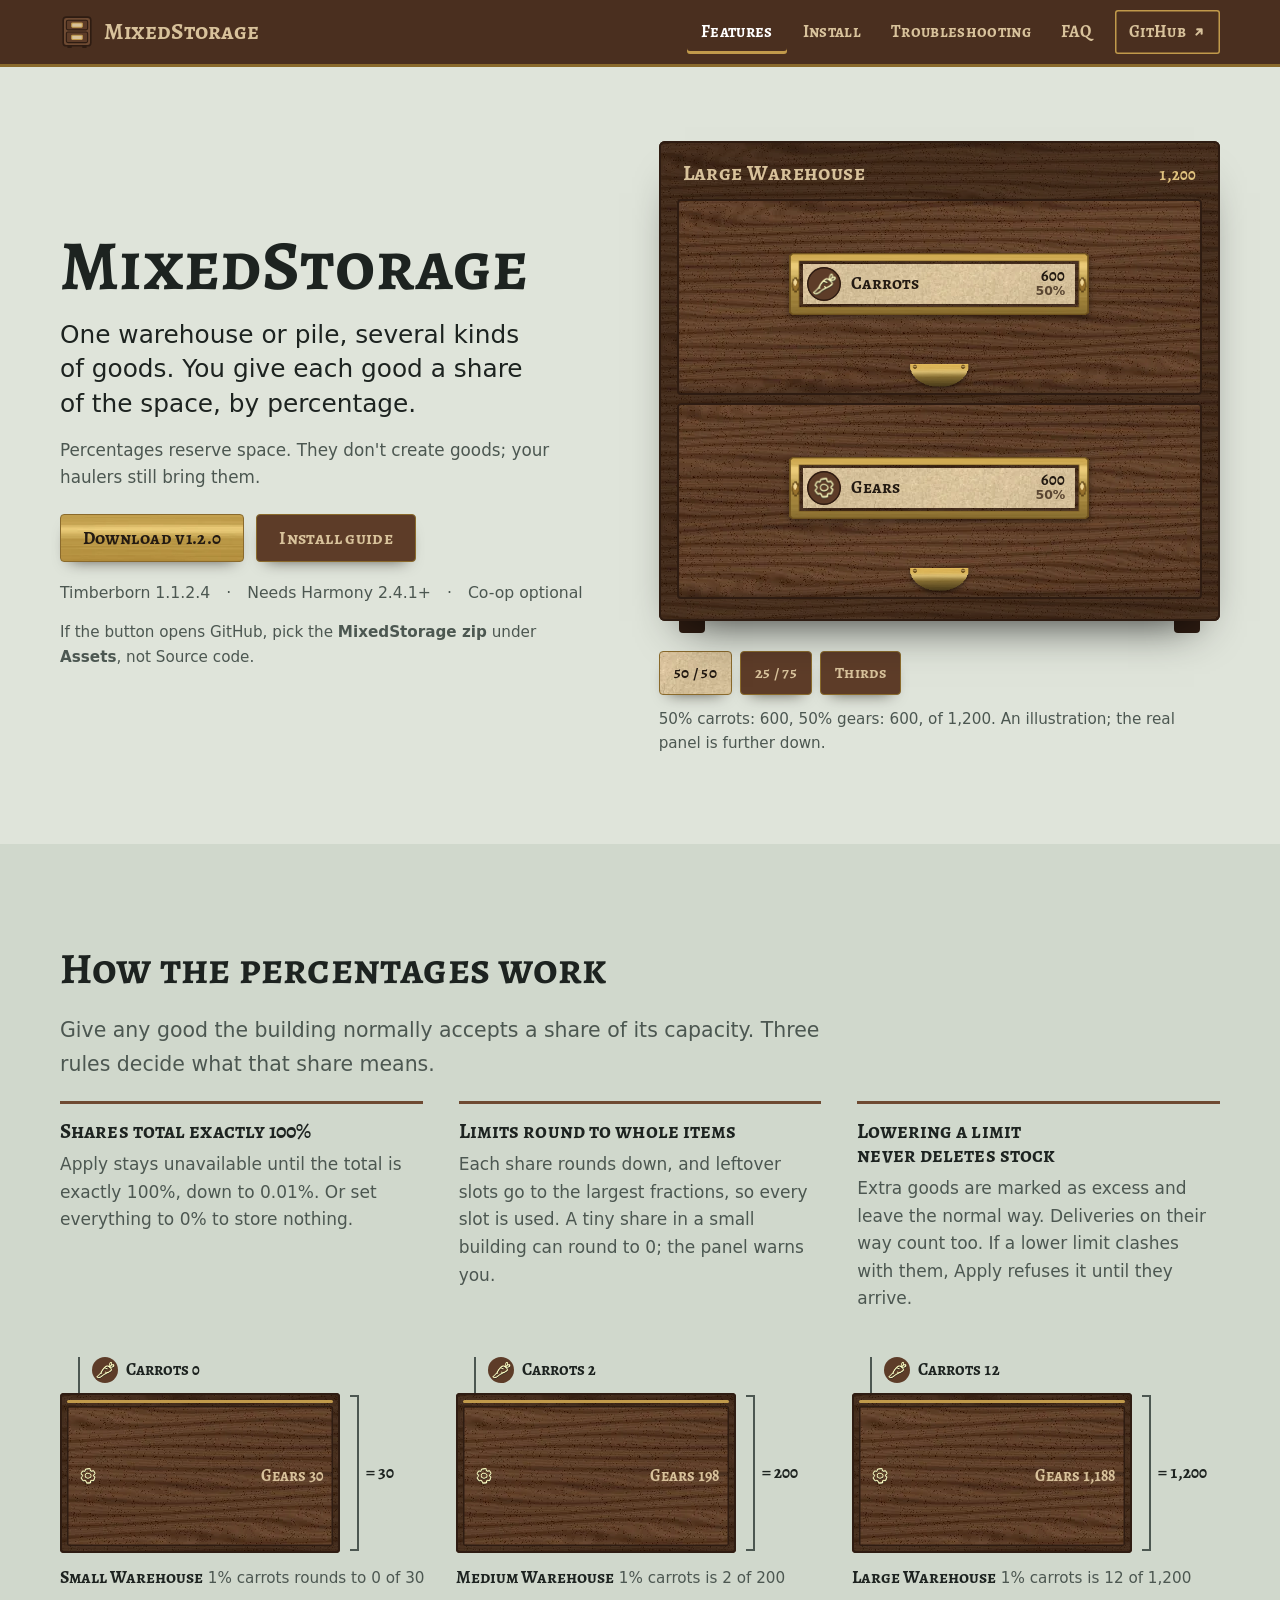
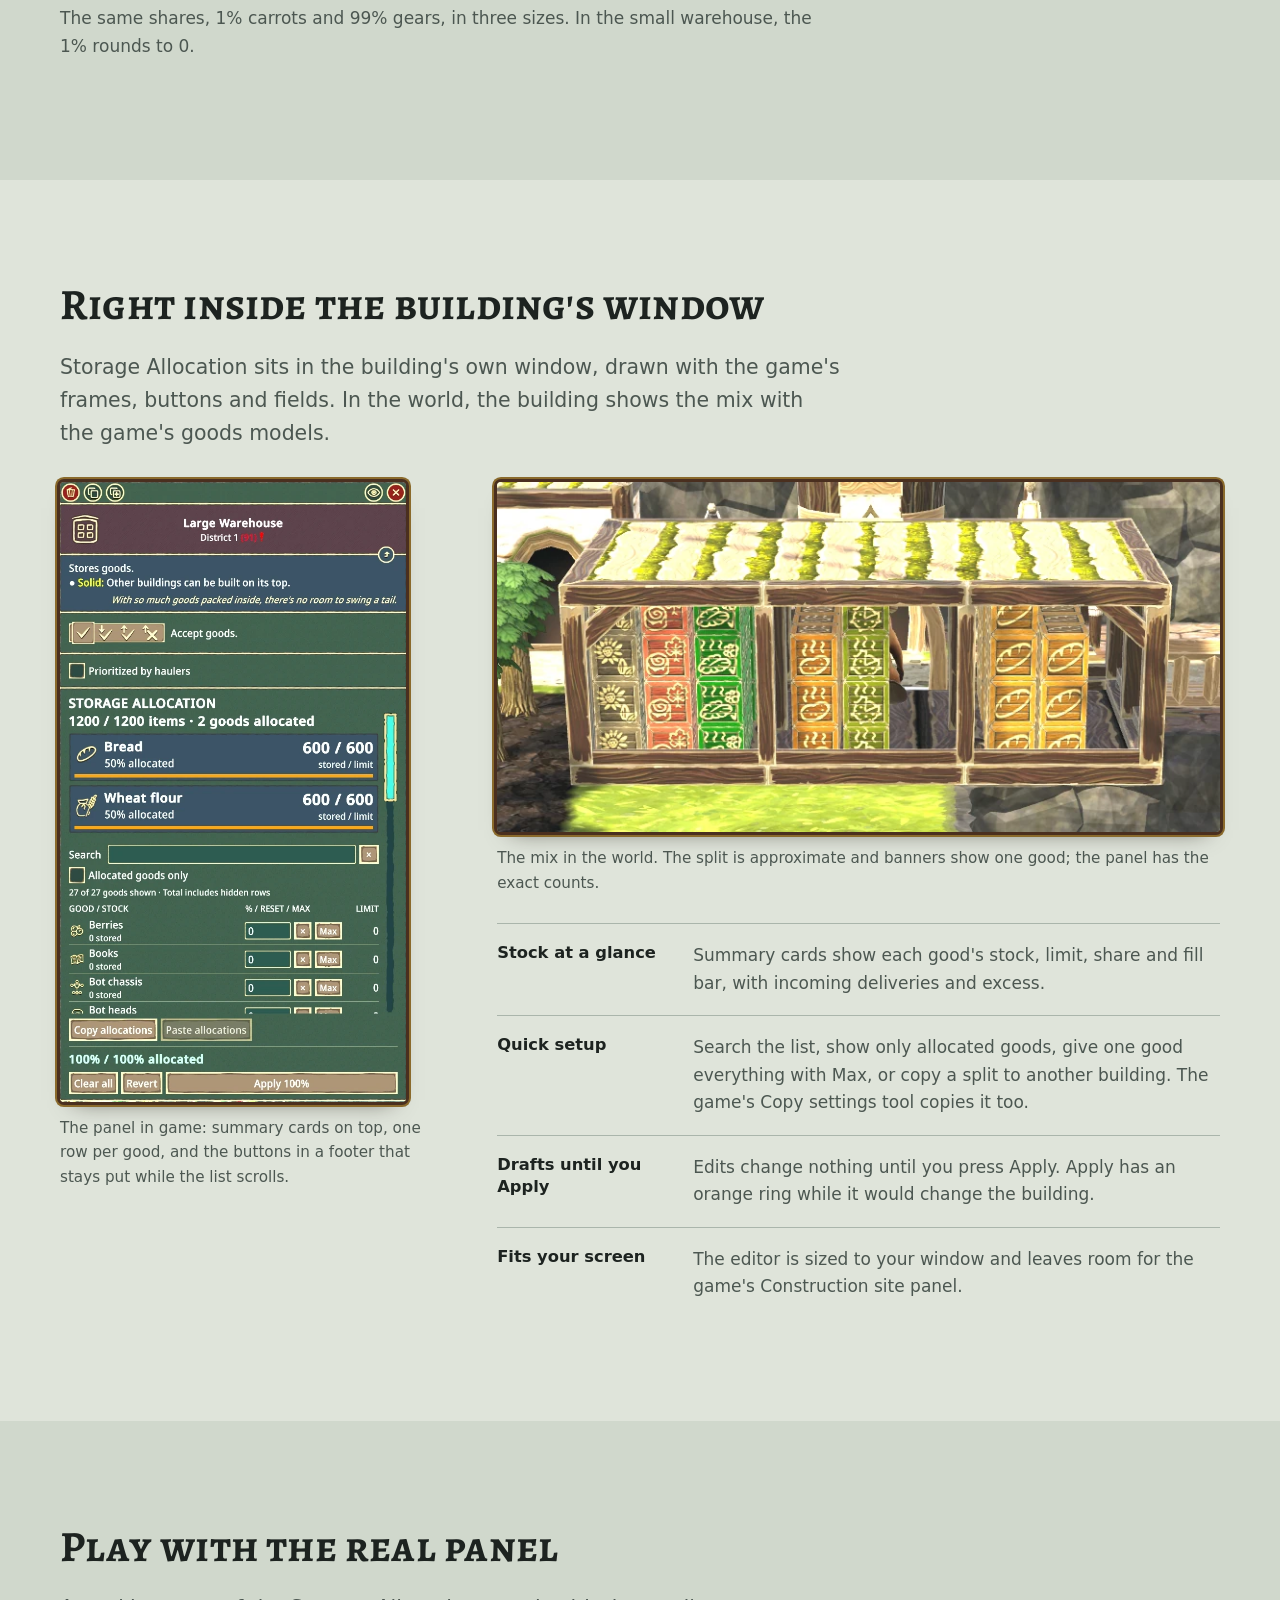
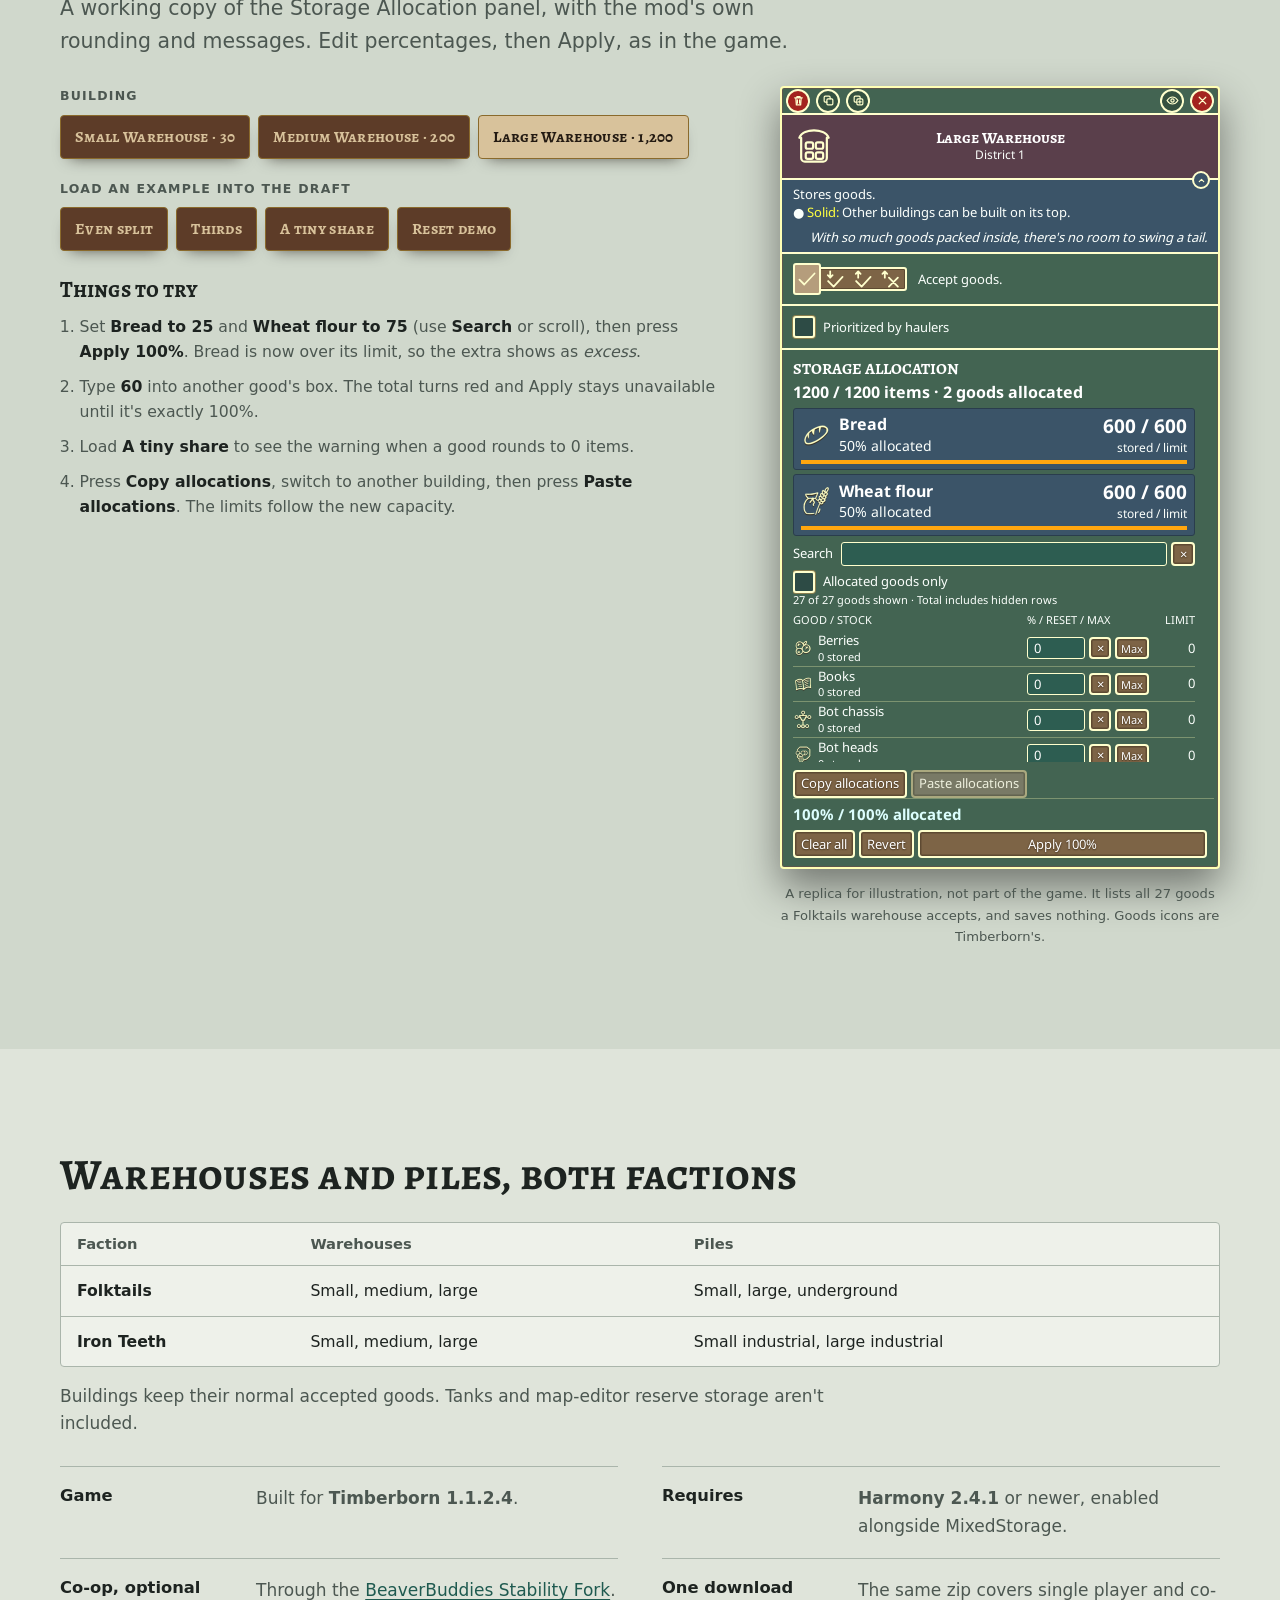
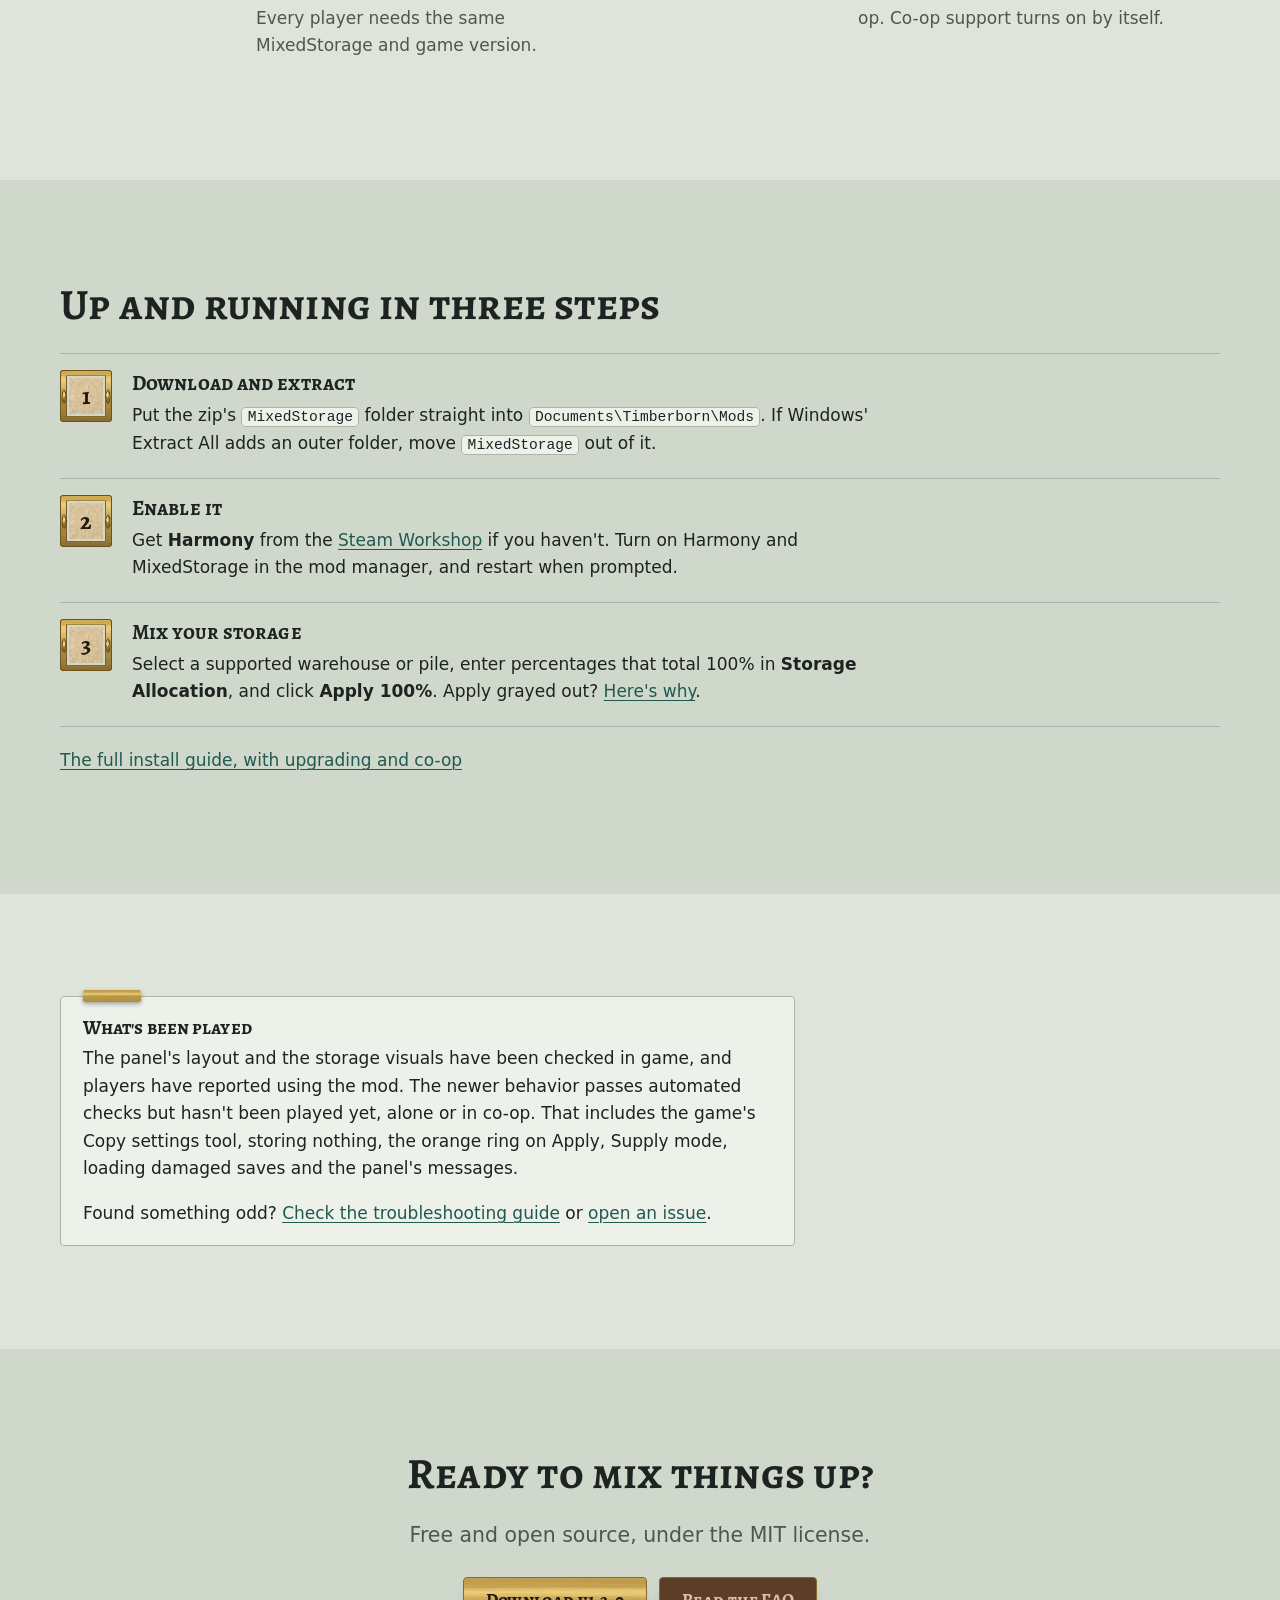
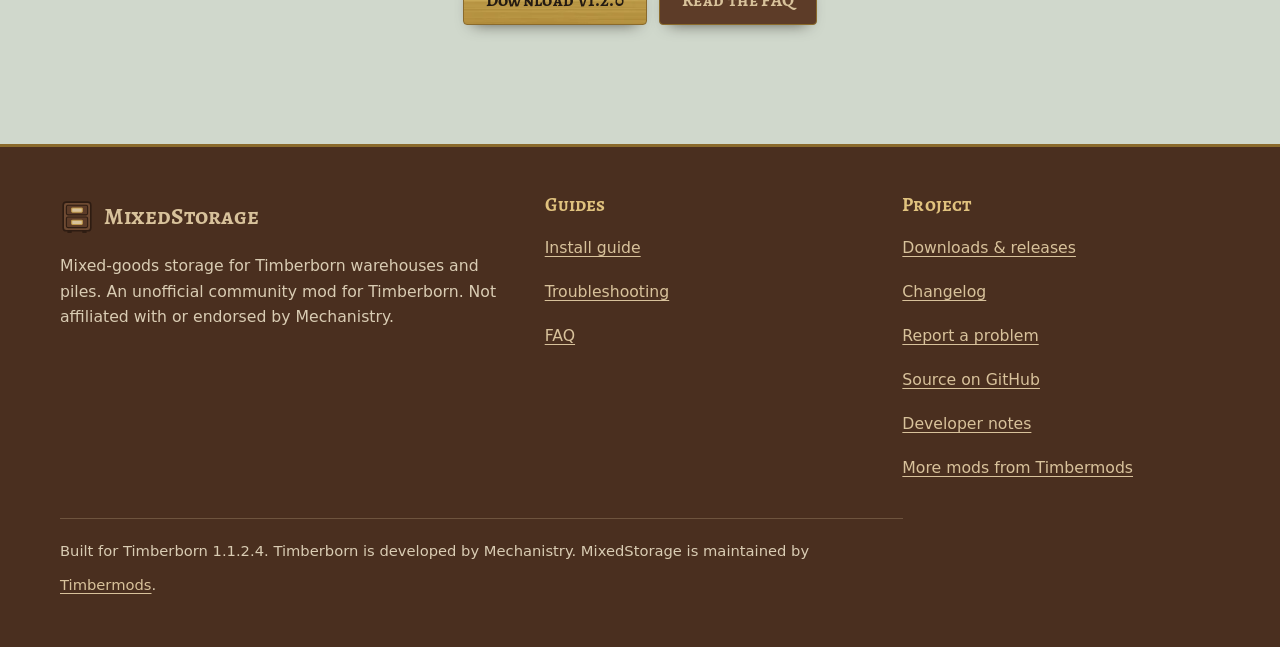
==== commit b038b88e: "Writing style: README, website and FAQ made short and plain, facts checked against the code Kyler: "" ====
--- a/docs/index.html
+++ b/docs/index.html
@@ -60,8 +60,8 @@
   <div class="wrap hero__grid">
     <div>
       <h1>MixedStorage</h1>
-      <p class="pitch">One warehouse or pile, several kinds of goods: you give each one a share of the space, by percentage.</p>
-      <p class="rule">Percentages reserve space. They don't create goods or fill the building; your haulers bring stock by the game's usual rules.</p>
+      <p class="pitch">One warehouse or pile, several kinds of goods. You give each good a share of the space, by percentage.</p>
+      <p class="rule">Percentages reserve space. They don't create goods; your haulers still bring them.</p>
       <div class="btn-row">
         <a class="btn btn--primary" data-release-href="download" href="https://github.com/timbermods/MixedStorage/releases/latest"><span>Download <span data-release="tag">v1.2.0</span></span></a>
         <a class="btn" href="install.html">Install guide</a>
@@ -87,7 +87,7 @@
         <button class="btn btn--small" type="button" data-split="bakery" aria-pressed="false" hidden>25 / 75</button>
         <button class="btn btn--small" type="button" data-split="thirds" aria-pressed="false" hidden>Thirds</button>
       </div>
-      <figcaption><span data-cabinet-said aria-live="polite">50% carrots: 600, 50% gears: 600, of 1,200.</span> An illustration of the idea; the real panel is further down the page.</figcaption>
+      <figcaption><span data-cabinet-said aria-live="polite">50% carrots: 600, 50% gears: 600, of 1,200.</span> An illustration; the real panel is further down.</figcaption>
     </figure>
   </div>
 </section>
@@ -97,39 +97,39 @@
     <h2>How the percentages work</h2>
     <p class="lead">Give any good the building normally accepts a share of its capacity. Three rules decide what that share means.</p>
     <ol class="rules">
-      <li><h3>Shares total exactly 100%</h3><p>Every slot has a purpose. Apply stays unavailable until the total is exactly 100%, down to 0.01%. Set everything to 0% and Apply to store nothing.</p></li>
-      <li><h3>Limits round to whole items</h3><p>Each share is rounded down, and the leftover slots go to the largest fractions, so the full capacity stays allocated. A tiny share in a small building can round to 0; the panel warns you.</p></li>
-      <li><h3>Lowering a limit never deletes stock</h3><p>Extra goods are marked as excess and leave the normal way. Deliveries already on their way count too: a change that would clash with them waits until they arrive.</p></li>
+      <li><h3>Shares total exactly 100%</h3><p>Apply stays unavailable until the total is exactly 100%, down to 0.01%. Or set everything to 0% to store nothing.</p></li>
+      <li><h3>Limits round to whole items</h3><p>Each share rounds down, and leftover slots go to the largest fractions, so every slot is used. A tiny share in a small building can round to 0; the panel warns you.</p></li>
+      <li><h3>Lowering a limit never deletes stock</h3><p>Extra goods are marked as excess and leave the normal way. Deliveries on their way count too. If a lower limit clashes with them, Apply refuses it until they arrive.</p></li>
     </ol>
     <div class="scale">
       <figure><p class="leader"><img src="assets/goods/carrot-40.png" alt="" width="26" height="26">Carrots 0</p><div class="scale-row"><div class="mini-cab" aria-hidden="true"><span class="sliver" style="flex:1"></span><span style="flex:99"><img src="assets/goods/gear-40.png" alt="" width="22" height="22">Gears 30</span></div><span class="dim"><b>= 30</b></span></div><figcaption><b>Small Warehouse</b> 1% carrots rounds to 0 of 30</figcaption></figure>
       <figure><p class="leader"><img src="assets/goods/carrot-40.png" alt="" width="26" height="26">Carrots 2</p><div class="scale-row"><div class="mini-cab" aria-hidden="true"><span class="sliver" style="flex:1"></span><span style="flex:99"><img src="assets/goods/gear-40.png" alt="" width="22" height="22">Gears 198</span></div><span class="dim"><b>= 200</b></span></div><figcaption><b>Medium Warehouse</b> 1% carrots is 2 of 200</figcaption></figure>
       <figure><p class="leader"><img src="assets/goods/carrot-40.png" alt="" width="26" height="26">Carrots 12</p><div class="scale-row"><div class="mini-cab" aria-hidden="true"><span class="sliver" style="flex:1"></span><span style="flex:99"><img src="assets/goods/gear-40.png" alt="" width="22" height="22">Gears 1,188</span></div><span class="dim"><b>= 1,200</b></span></div><figcaption><b>Large Warehouse</b> 1% carrots is 12 of 1,200</figcaption></figure>
     </div>
-    <p class="muted" style="margin-top:14px;max-width:72ch">The same shares, 1% carrots and 99% gears, in three sizes. Whole items only: in the small warehouse the 1% rounds to 0, and the panel warns you before you Apply.</p>
+    <p class="muted" style="margin-top:14px;max-width:72ch">The same shares, 1% carrots and 99% gears, in three sizes. In the small warehouse, the 1% rounds to 0.</p>
   </div>
 </section>
 
 <section class="section" id="in-the-game">
   <div class="wrap">
     <h2>Right inside the building's window</h2>
-    <p class="lead">Storage Allocation sits in the warehouse's own panel, drawn with the game's frames, buttons and fields. In the world, the building shows the mix with the game's own goods models.</p>
+    <p class="lead">Storage Allocation sits in the building's own window, drawn with the game's frames, buttons and fields. In the world, the building shows the mix with the game's goods models.</p>
     <div class="shots" style="margin-top:32px">
       <figure class="frame">
         <img src="assets/panel.webp" width="622" height="1114" loading="lazy"
              alt="The Storage Allocation panel on a large warehouse: summary cards for Bread and Wheat flour at 50 percent each, a search box right beside its label, per-good percentage boxes with Max buttons, and Copy, Paste, Clear, Revert and Apply controls.">
-        <figcaption>The panel in game: summary cards on top, one row per good, and Copy, Paste, Clear all, Revert and Apply in a footer that stays put while the list scrolls.</figcaption>
+        <figcaption>The panel in game: summary cards on top, one row per good, and the buttons in a footer that stays put while the list scrolls.</figcaption>
       </figure>
       <div>
         <figure class="frame">
           <img src="assets/world.webp" width="752" height="364" loading="lazy"
                alt="A warehouse whose bays show stacked crates of several different goods side by side.">
-          <figcaption>The mix in the world. The visual split is approximate, since whole visible cells can't always match a percentage; banners still show one representative good, and a model that can't be divided keeps the original look. The panel always has the exact counts.</figcaption>
+          <figcaption>The mix in the world. The split is approximate and banners show one good; the panel has the exact counts.</figcaption>
         </figure>
         <ul class="ledger" style="margin-top:28px;grid-template-columns:minmax(0,1fr)">
-          <li><b>Stock at a glance</b><p>Summary cards show each good's icon, stored / limit count, share and a fill bar, including incoming deliveries and excess.</p></li>
-          <li><b>Quick setup</b><p>Search, show only allocated goods, Max one good, or copy an allocation into another compatible building. The game's own Copy settings tool copies allocations too.</p></li>
-          <li><b>Drafts until you Apply</b><p>Edits change nothing until you press Apply; the Apply button gets an orange ring while pressing it would change the building.</p></li>
+          <li><b>Stock at a glance</b><p>Summary cards show each good's stock, limit, share and fill bar, with incoming deliveries and excess.</p></li>
+          <li><b>Quick setup</b><p>Search the list, show only allocated goods, give one good everything with Max, or copy a split to another building. The game's Copy settings tool copies it too.</p></li>
+          <li><b>Drafts until you Apply</b><p>Edits change nothing until you press Apply. Apply has an orange ring while it would change the building.</p></li>
           <li><b>Fits your screen</b><p>The editor is sized to your window and leaves room for the game's Construction site panel.</p></li>
         </ul>
       </div>
@@ -140,8 +140,8 @@
 <section class="section section--tint" id="try-it">
   <div class="wrap">
     <h2>Play with the real panel</h2>
-    <p class="lead">This is a working copy of the Storage Allocation panel, styled like the game. Edit percentages, then Apply, as you would in Timberborn. It uses the mod's own rounding and messages.</p>
-    <noscript><p class="muted">The interactive panel needs JavaScript. The screenshot at the top of this page shows what it looks like.</p></noscript>
+    <p class="lead">A working copy of the Storage Allocation panel, with the mod's own rounding and messages. Edit percentages, then Apply, as in the game.</p>
+    <noscript><p class="muted">The interactive panel needs JavaScript. The screenshot above shows what it looks like.</p></noscript>
     <div class="ig-stage" data-demo-stage>
       <div class="ig-side">
         <div class="ig-controls">
@@ -165,10 +165,10 @@
         </div>
         <h3>Things to try</h3>
         <ol class="ig-tips">
-          <li>Every good a Folktails warehouse accepts is in the list. Use <strong>Search</strong> or scroll, set <strong>Bread to 25</strong> and <strong>Wheat flour to 75</strong>, then press <strong>Apply 100%</strong>. Bread is now over its new limit. Lowering a limit never deletes stock, so the extra shows as <em>excess</em>.</li>
+          <li>Set <strong>Bread to 25</strong> and <strong>Wheat flour to 75</strong> (use <strong>Search</strong> or scroll), then press <strong>Apply 100%</strong>. Bread is now over its limit, so the extra shows as <em>excess</em>.</li>
           <li>Type <strong>60</strong> into another good's box. The total turns red and Apply stays unavailable until it's exactly 100%.</li>
-          <li>Load <strong>A tiny share</strong> to see the panel warn that a good rounds to 0 items.</li>
-          <li>Press <strong>Copy allocations</strong>, switch to the other building, then <strong>Paste</strong>. The percentages carry over and the limits are recalculated for the new capacity.</li>
+          <li>Load <strong>A tiny share</strong> to see the warning when a good rounds to 0 items.</li>
+          <li>Press <strong>Copy allocations</strong>, switch to another building, then press <strong>Paste allocations</strong>. The limits follow the new capacity.</li>
         </ol>
       </div>
 
@@ -228,7 +228,7 @@
             </div>
           </section>
         </div>
-        <p class="ig-fine">A replica for illustration, not part of the game. It lists all 27 goods a Folktails warehouse accepts, and nothing here is saved. Goods icons are Timberborn's.</p>
+        <p class="ig-fine">A replica for illustration, not part of the game. It lists all 27 goods a Folktails warehouse accepts, and saves nothing. Goods icons are Timberborn's.</p>
       </div>
     </div>
   </div>
@@ -247,12 +247,12 @@
         </tbody>
       </table>
     </div>
-    <p class="muted" style="margin-top:16px;max-width:72ch">Buildings keep their normal accepted goods: warehouses don't gain pile-only goods, or the other way round. Tanks and map-editor reserve storage aren't included.</p>
+    <p class="muted" style="margin-top:16px;max-width:72ch">Buildings keep their normal accepted goods. Tanks and map-editor reserve storage aren't included.</p>
     <ul class="ledger" style="margin-top:28px">
       <li><b>Game</b><p>Built for <strong>Timberborn 1.1.2.4</strong>.</p></li>
       <li><b>Requires</b><p><strong>Harmony 2.4.1</strong> or newer, enabled alongside MixedStorage.</p></li>
-      <li><b>Co-op, optional</b><p>The <a href="https://timbermods.github.io/BeaverBuddies-Stability-Fork/" rel="noopener">BeaverBuddies Stability Fork</a>. Support is built in and switches on by itself; every player needs the same MixedStorage and game version.</p></li>
-      <li><b>One download</b><p>The same zip covers single player and co-op. There's no separate add-on.</p></li>
+      <li><b>Co-op, optional</b><p>Through the <a href="https://timbermods.github.io/BeaverBuddies-Stability-Fork/" rel="noopener">BeaverBuddies Stability Fork</a>. Every player needs the same MixedStorage and game version.</p></li>
+      <li><b>One download</b><p>The same zip covers single player and co-op. Co-op support turns on by itself.</p></li>
     </ul>
   </div>
 </section>
@@ -261,8 +261,8 @@
   <div class="wrap">
     <h2>Up and running in three steps</h2>
     <ol class="steps" style="margin-top:24px">
-      <li><h3>Download and extract</h3><p>Get the MixedStorage zip from the release's <em>Assets</em> and put its <code>MixedStorage</code> folder straight into <code>Documents\Timberborn\Mods</code>. Windows' Extract All adds an outer folder: move the <code>MixedStorage</code> folder inside it.</p></li>
-      <li><h3>Enable it</h3><p>Get <strong>Harmony</strong> from the <a href="https://steamcommunity.com/sharedfiles/filedetails/?id=3284904751" rel="noopener">Steam Workshop</a> if you haven't, turn on Harmony and MixedStorage in the game's mod manager, and restart when prompted.</p></li>
+      <li><h3>Download and extract</h3><p>Put the zip's <code>MixedStorage</code> folder straight into <code>Documents\Timberborn\Mods</code>. If Windows' Extract All adds an outer folder, move <code>MixedStorage</code> out of it.</p></li>
+      <li><h3>Enable it</h3><p>Get <strong>Harmony</strong> from the <a href="https://steamcommunity.com/sharedfiles/filedetails/?id=3284904751" rel="noopener">Steam Workshop</a> if you haven't. Turn on Harmony and MixedStorage in the mod manager, and restart when prompted.</p></li>
       <li><h3>Mix your storage</h3><p>Select a supported warehouse or pile, enter percentages that total 100% in <strong>Storage Allocation</strong>, and click <strong>Apply 100%</strong>. Apply grayed out? <a href="troubleshooting.html#t-apply-disabled">Here's why</a>.</p></li>
     </ol>
     <p style="margin-top:20px"><a href="install.html">The full install guide, with upgrading and co-op</a></p>
@@ -273,7 +273,7 @@
   <div class="wrap">
     <div class="panel note note--info measure">
       <h3>What's been played</h3>
-      <p>The panel's layout and the storage visuals have been checked in game, and players have reported using it. The newest behavior (the game's Copy settings tool, storing nothing, the Supply order and clearer messages) is covered by automated checks but hasn't been played in game yet, particularly in co-op.</p>
+      <p>The panel's layout and the storage visuals have been checked in game, and players have reported using the mod. The newer behavior passes automated checks but hasn't been played yet, alone or in co-op. That includes the game's Copy settings tool, storing nothing, the orange ring on Apply, Supply mode, loading damaged saves and the panel's messages.</p>
       <p>Found something odd? <a href="troubleshooting.html">Check the troubleshooting guide</a> or <a href="https://github.com/timbermods/MixedStorage/issues" rel="noopener">open an issue</a>.</p>
     </div>
   </div>
@@ -282,7 +282,7 @@
 <section class="section section--tint cta">
   <div class="wrap">
     <h2>Ready to mix things up?</h2>
-    <p class="lead">One download covers single player and co-op.</p>
+    <p class="lead">Free and open source, under the MIT license.</p>
     <div class="btn-row">
       <a class="btn btn--primary" data-release-href="download" href="https://github.com/timbermods/MixedStorage/releases/latest"><span>Download <span data-release="tag">v1.2.0</span></span></a>
       <a class="btn" href="faq.html">Read the FAQ</a>
@@ -314,7 +314,7 @@
           <li><a href="https://github.com/timbermods/MixedStorage/blob/main/CHANGELOG.md" rel="noopener">Changelog</a></li>
           <li><a href="https://github.com/timbermods/MixedStorage/issues" rel="noopener">Report a problem</a></li>
           <li><a href="https://github.com/timbermods/MixedStorage" rel="noopener">Source on GitHub</a></li>
-          <li><a href="https://github.com/timbermods/MixedStorage/blob/main/docs/DEVELOPMENT.md" rel="noopener">Developer notes</a></li>
+          <li><a href="https://github.com/timbermods/MixedStorage/blob/main/DEVELOPMENT.md" rel="noopener">Developer notes</a></li>
           <li><a href="https://timbermods.github.io/">More mods from Timbermods</a></li>
         </ul>
       </div>
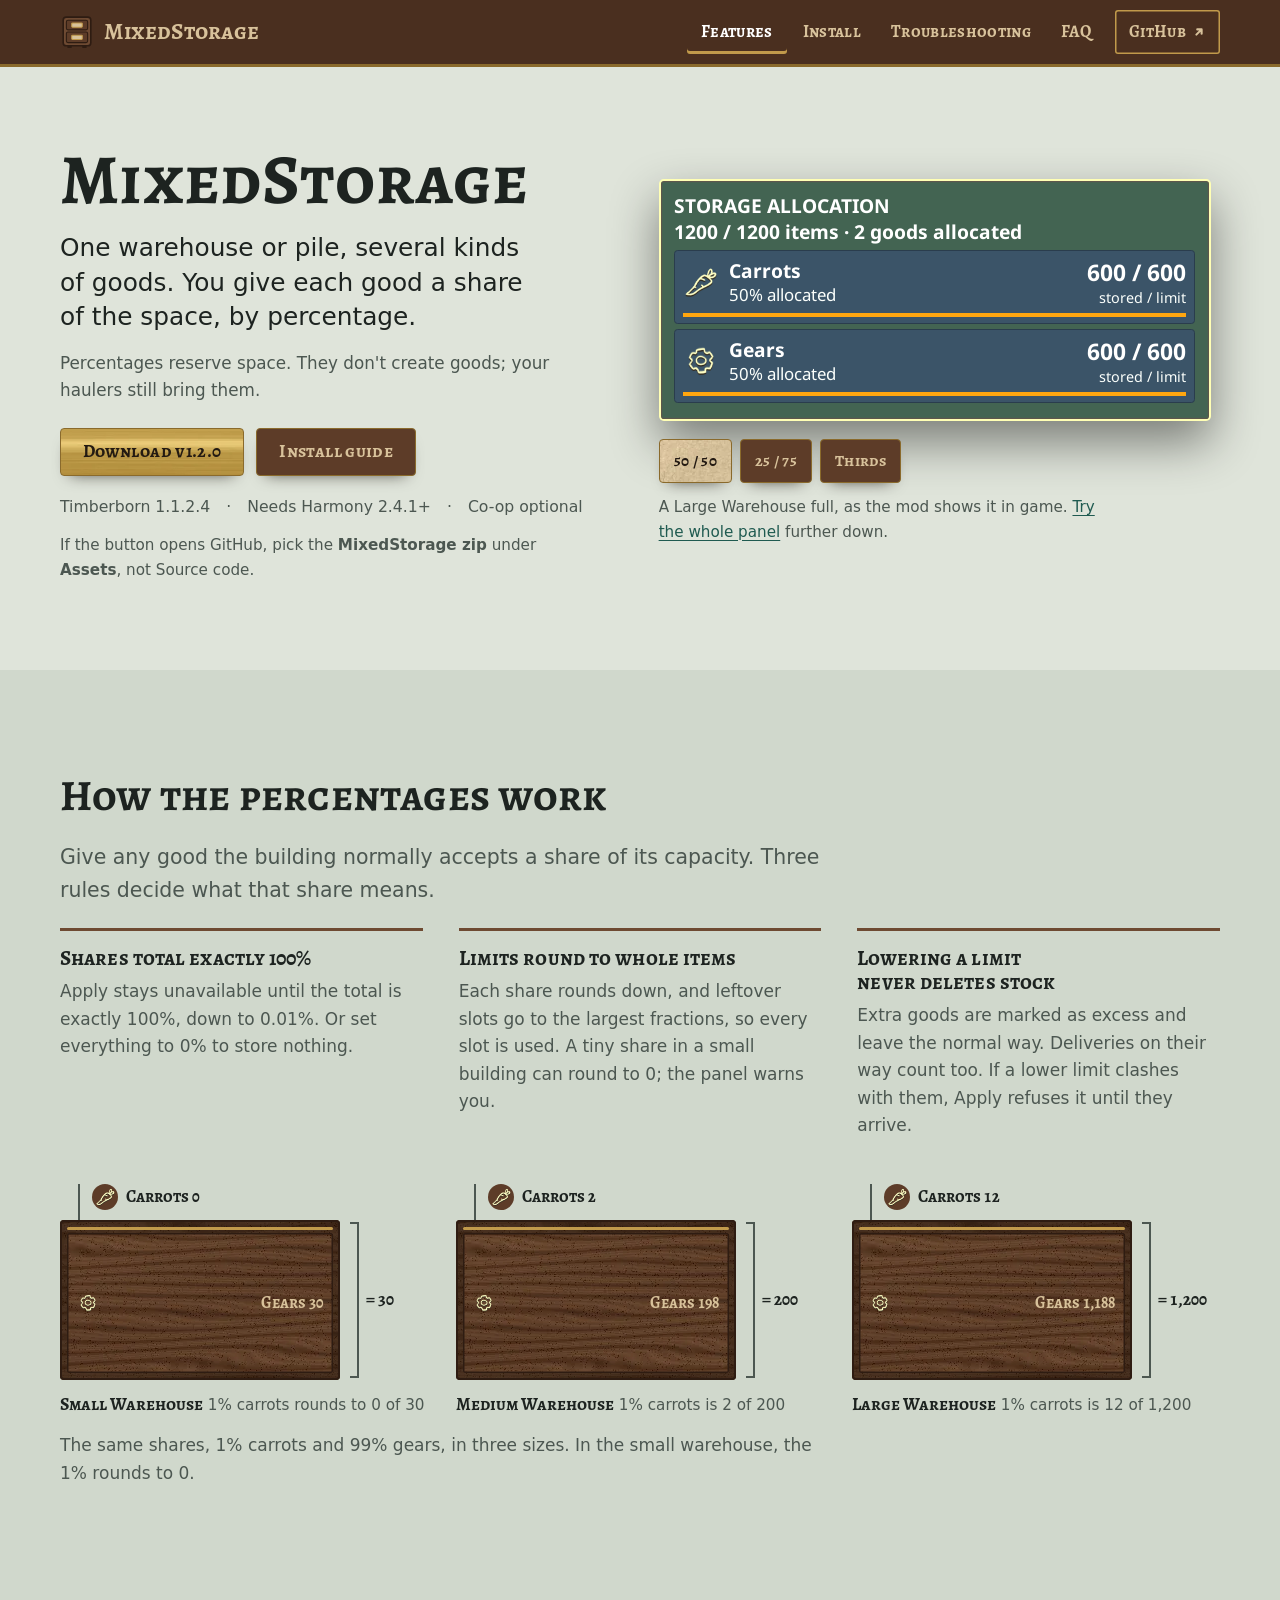
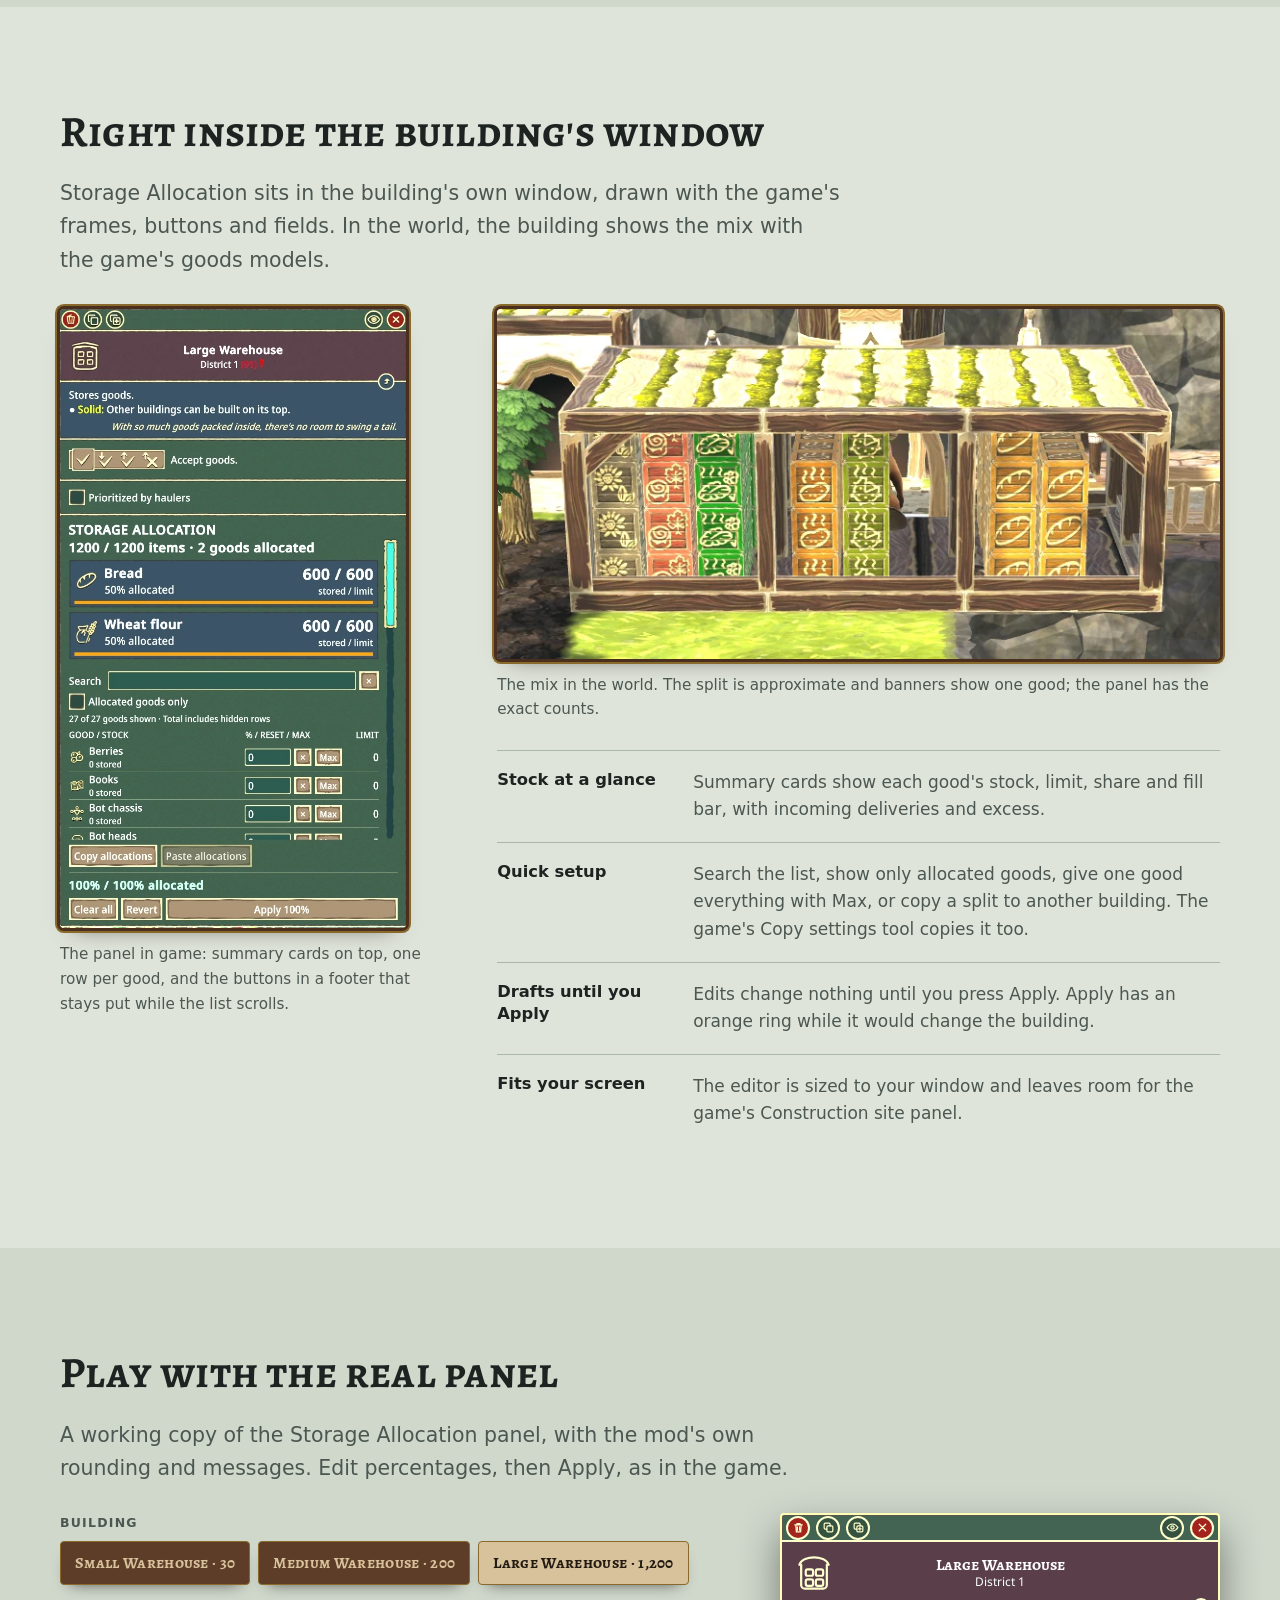
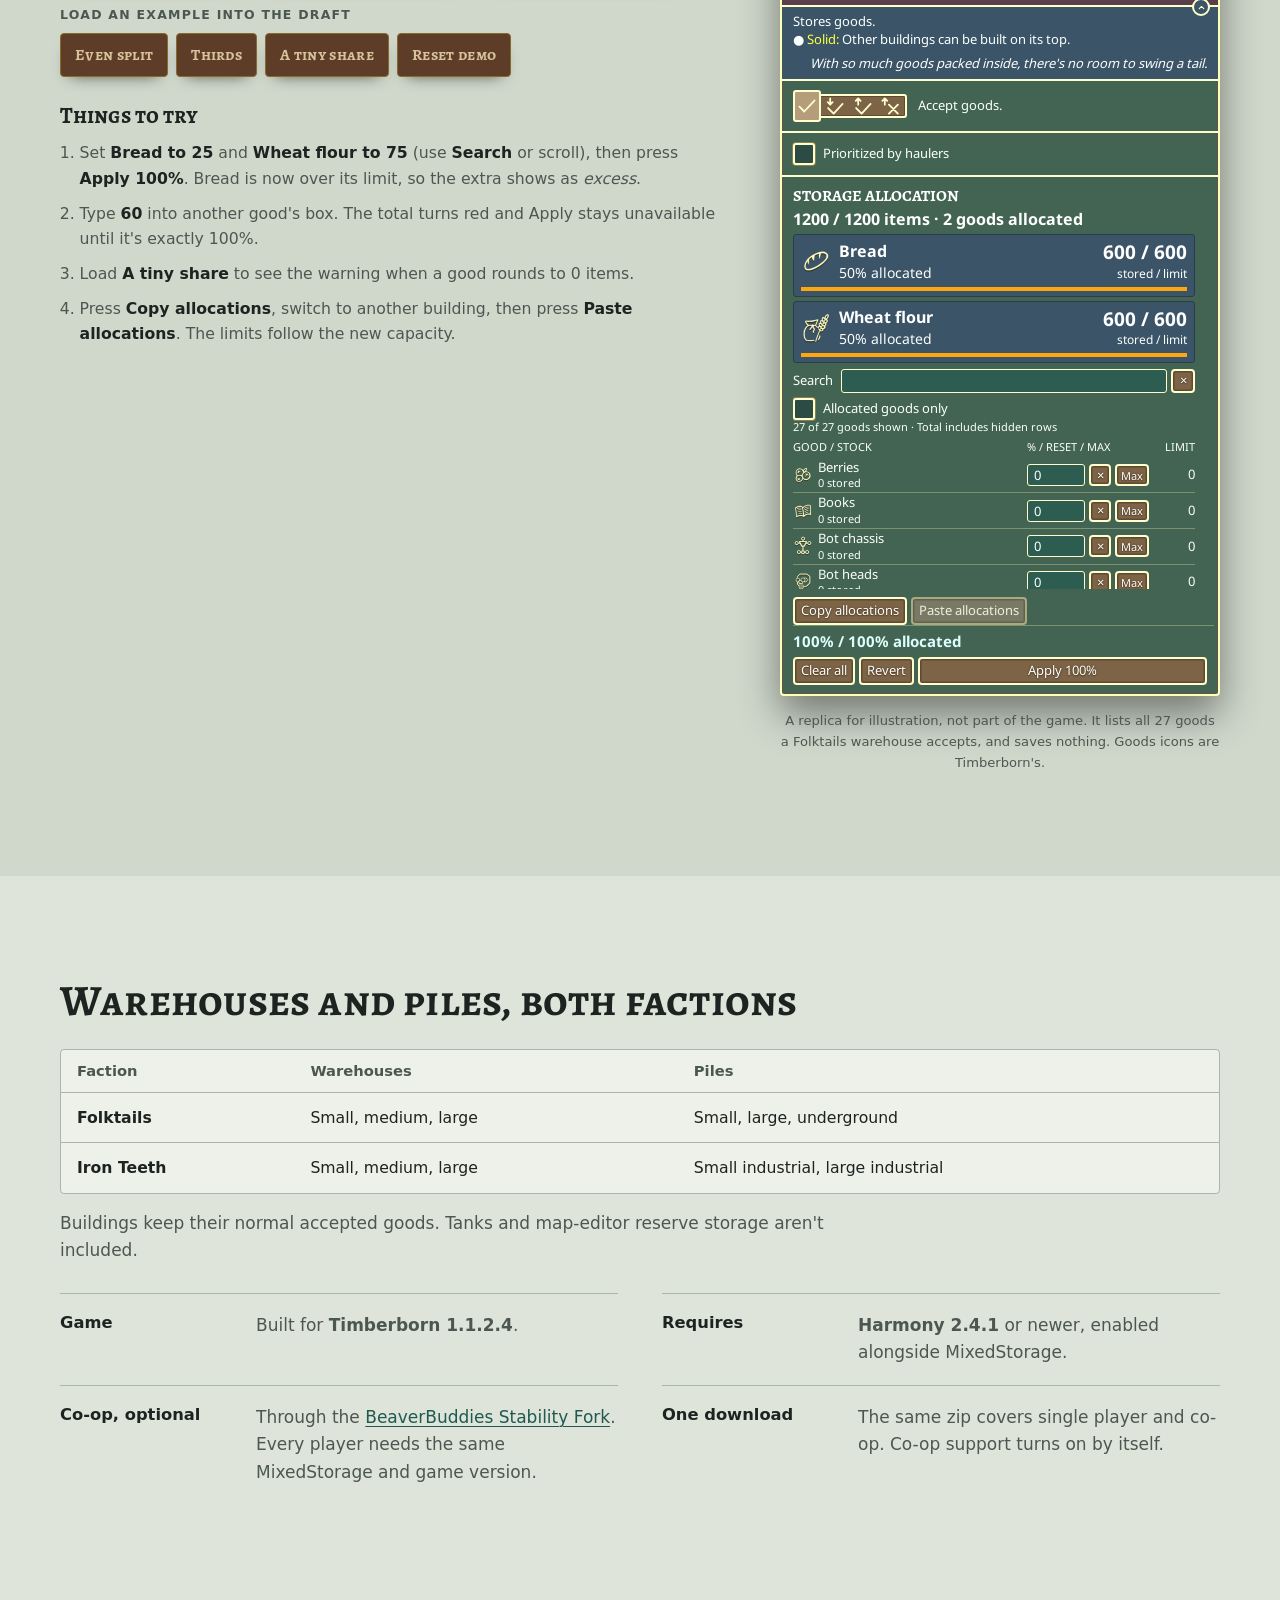
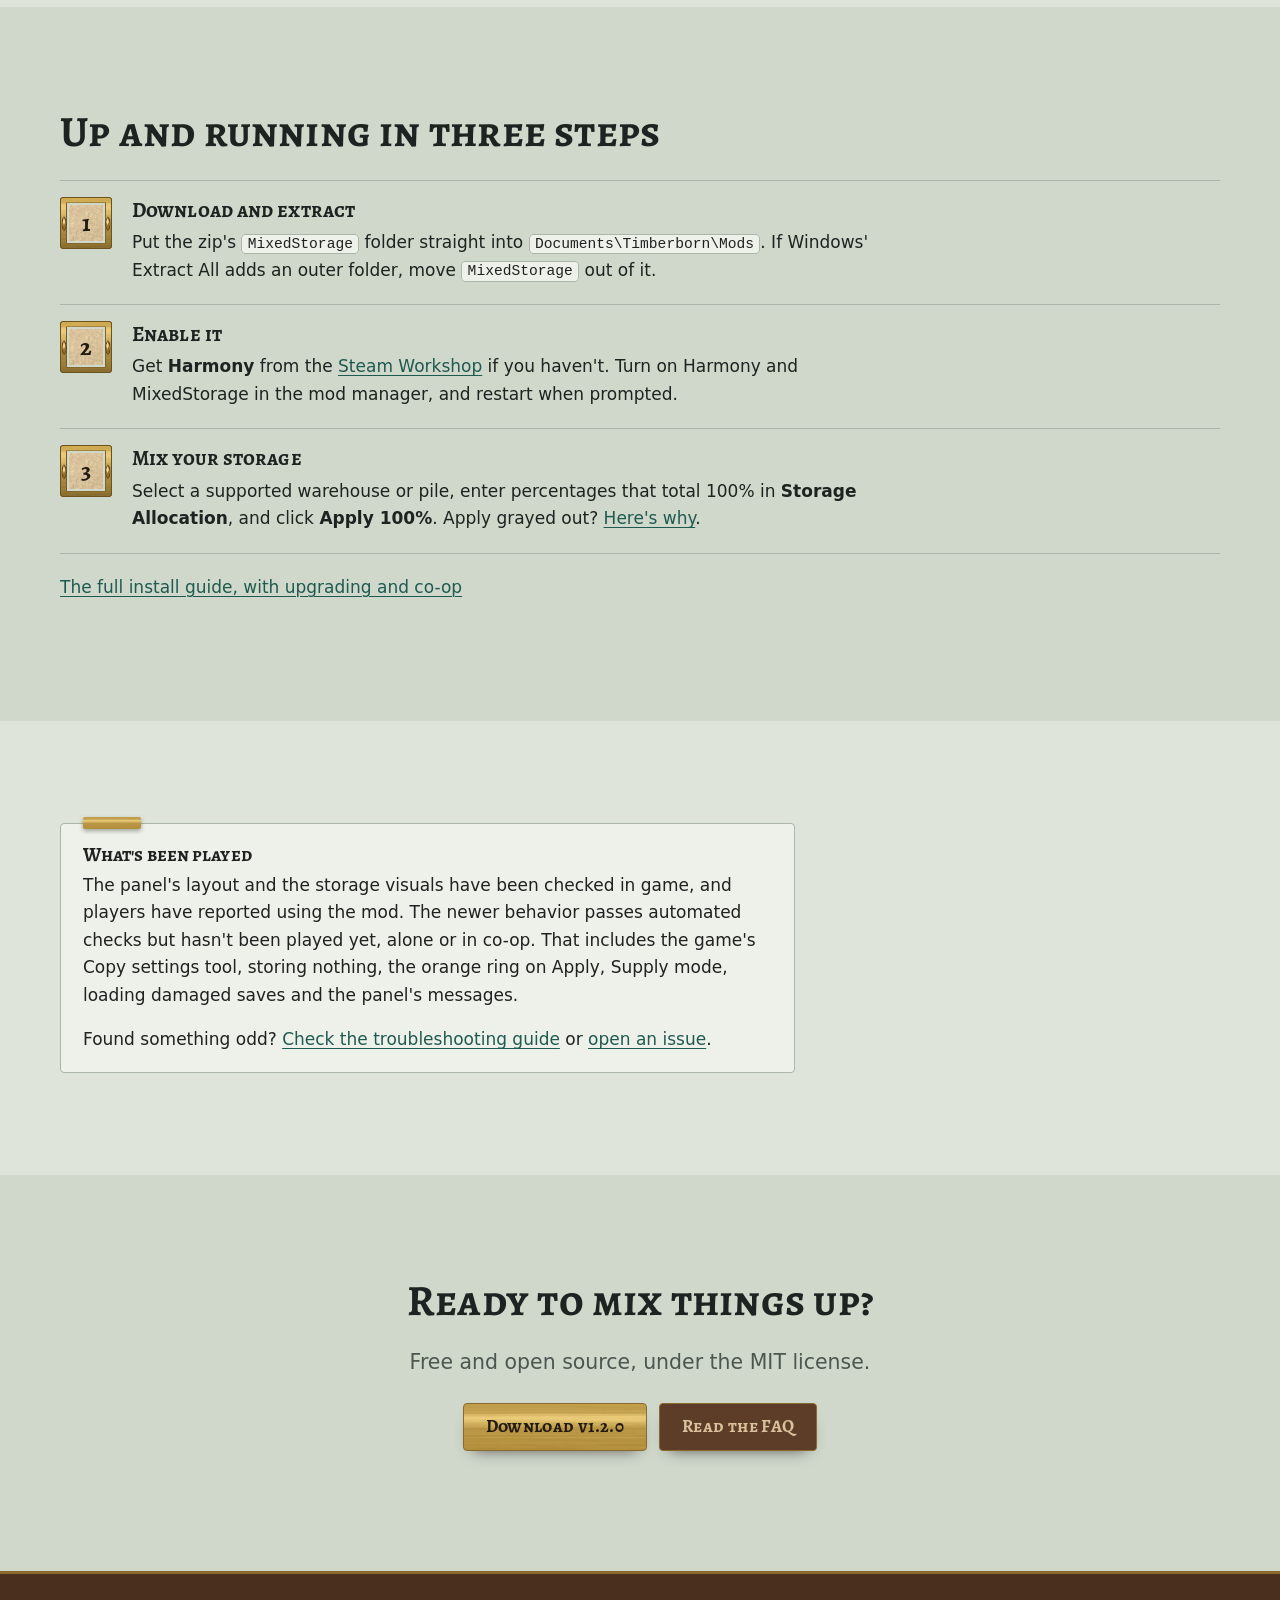
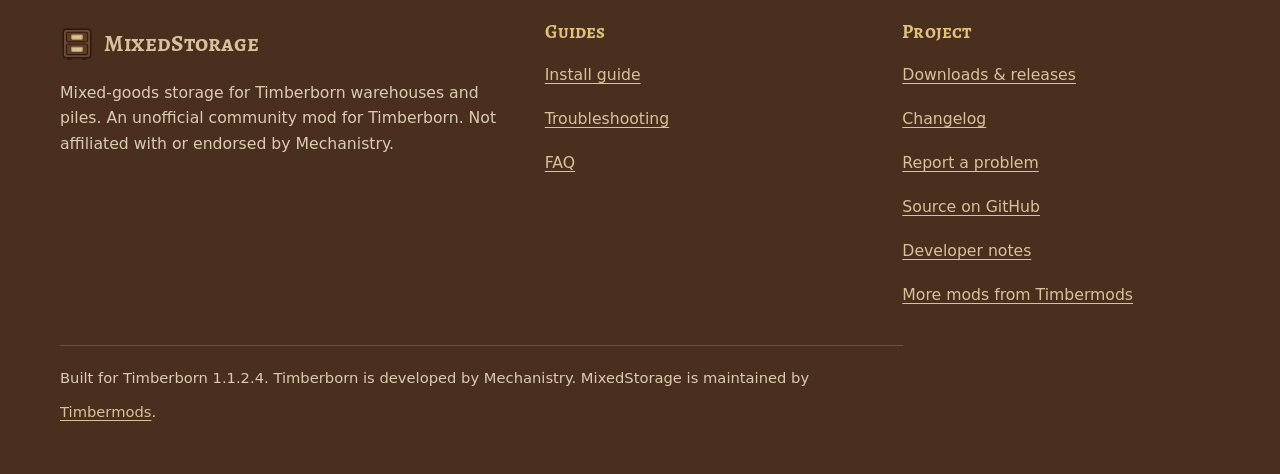
==== commit 93e598b8: "Site: the hero shows the mod's own panel, not a wood cabinet The top of the Storage Allocation panel" ====
--- a/docs/index.html
+++ b/docs/index.html
@@ -73,21 +73,23 @@
       </ul>
       <p class="hero__status"><span class="pill" data-release-show="stable" hidden>Latest release</span> <span class="pill" data-release-show="prerelease" hidden>Pre-release</span> If the button opens GitHub, pick the <strong>MixedStorage zip</strong> under <strong>Assets</strong>, not Source code.</p>
     </div>
-    <figure class="cabinet">
-      <div class="cab" data-cabinet>
-        <div class="cab__crest"><b>Large Warehouse</b><span>1,200</span></div>
-        <div class="cab__body">
-          <div class="drawer" style="--share:5000"><span class="holder"><img src="assets/goods/carrot-60.png" alt="" width="30" height="30"><span class="name">Carrots</span><span class="count"><b>600</b><small>50%</small></span></span><i class="pull" aria-hidden="true"></i></div>
-          <div class="drawer" style="--share:5000"><span class="holder"><img src="assets/goods/gear-60.png" alt="" width="30" height="30"><span class="name">Gears</span><span class="count"><b>600</b><small>50%</small></span></span><i class="pull" aria-hidden="true"></i></div>
+    <figure class="hero-panel">
+      <div class="ig" data-hero-panel>
+        <div class="ig-alloc">
+          <p class="ig-title">Storage Allocation</p>
+          <p class="ig-summary" data-hero-summary>1200 / 1200 items · 2 goods allocated</p>
+          <div class="ig-cards" data-hero-cards>
+            <div class="ig-card"><div class="ig-card__line"><span class="ig-card__icon"><img src="assets/goods/carrot-60.png" alt="" width="30" height="30"></span><span class="ig-card__main"><b>Carrots</b><span>50% allocated</span></span><span class="ig-card__count"><b>600 / 600</b><span>stored / limit</span></span></div><div class="ig-bar-track"><i style="width:100%"></i></div></div>
+            <div class="ig-card"><div class="ig-card__line"><span class="ig-card__icon"><img src="assets/goods/gear-60.png" alt="" width="30" height="30"></span><span class="ig-card__main"><b>Gears</b><span>50% allocated</span></span><span class="ig-card__count"><b>600 / 600</b><span>stored / limit</span></span></div><div class="ig-bar-track"><i style="width:100%"></i></div></div>
+          </div>
         </div>
       </div>
-      <div class="cab__feet" aria-hidden="true"><i></i><i></i></div>
       <div class="splits" role="group" aria-label="Try another split">
         <button class="btn btn--small" type="button" data-split="even" aria-pressed="true" hidden>50 / 50</button>
         <button class="btn btn--small" type="button" data-split="bakery" aria-pressed="false" hidden>25 / 75</button>
         <button class="btn btn--small" type="button" data-split="thirds" aria-pressed="false" hidden>Thirds</button>
       </div>
-      <figcaption><span data-cabinet-said aria-live="polite">50% carrots: 600, 50% gears: 600, of 1,200.</span> An illustration; the real panel is further down.</figcaption>
+      <figcaption><span class="sr-only" data-hero-said aria-live="polite"></span>A Large Warehouse full, as the mod shows it in game. <a href="#try-it">Try the whole panel</a> further down.</figcaption>
     </figure>
   </div>
 </section>
@@ -327,6 +329,6 @@
 <script src="assets/split.js" defer></script>
 <script src="assets/goods.js" defer></script>
 <script src="assets/demo.js" defer></script>
-<script src="assets/cabinet.js" defer></script>
+<script src="assets/hero-panel.js" defer></script>
 </body>
 </html>
--- a/docs/assets/style.css
+++ b/docs/assets/style.css
@@ -1,6 +1,6 @@
 /*
- * MixedStorage: the project website. An apothecary drawer cabinet: one walnut cabinet, many labelled drawers, each
- * drawer's height its share. Brass label holders carry kraft cards; the game's goods icons stay the game's.
+ * MixedStorage: the project website. An apothecary drawer cabinet: walnut, brass plates and kraft cards on a painted
+ * wall; the game's goods icons stay the game's. The mod itself is only ever shown as it looks in game (game-panel.css).
  * Display lettering is Alegreya SC (SIL OFL, fonts/OFL-Alegreya.txt), body text the system face.
  * game-panel.css (the in-game panel replica) reads --ink, --muted, --edge and --orange from here.
  */
@@ -147,36 +147,18 @@
 .hero__meta li:not(:last-child)::after { content: "\00b7"; margin-left: 16px; }
 .hero__status { margin: 14px 0 0; font-size: .95rem; color: var(--muted); max-width: 52ch; }
 
-/* ---------- the cabinet ---------- */
-/* Walnut, brass and kraft are produced textures (textures/make_textures.py): the wood tiles, so drawers of any
-   height keep their grain; the holder frame is a nine-slice; the pull is one image on every drawer face. */
-.cabinet { margin: 0; }
-.cab { position: relative; padding: 18px 18px 22px; border-radius: 6px; background: #3a2416 url(textures/walnut.webp) 0 0 / 720px auto; box-shadow: inset 0 0 0 2px var(--walnut-edge), inset 0 0 0 999px rgba(28, 16, 8, .38), 0 26px 44px -26px rgba(0, 0, 0, .85); }
-.cab__crest { display: flex; justify-content: space-between; align-items: baseline; gap: 12px; margin: 2px 6px 14px; color: var(--kraft); }
-.cab__crest b { font: 700 1.35rem/1.1 var(--display); letter-spacing: .02em; }
-.cab__crest span { font: 700 1.05rem/1 var(--display); color: var(--brass-hi); font-variant-numeric: tabular-nums; }
-.cab__body { display: flex; flex-direction: column; gap: 8px; height: clamp(320px, 34vw, 400px); }
-.drawer {
-  position: relative; flex: var(--share, 1) 1 0; min-height: 0; display: grid; place-items: center; padding-bottom: 26px; overflow: hidden;
-  border-radius: 4px; background: #5d3c28 url(textures/walnut.webp) 0 0 / 720px auto;
-  box-shadow: inset 0 0 0 2px var(--walnut-edge), inset 0 -14px 18px -14px rgba(0, 0, 0, .55);
-  transition: flex-grow .6s cubic-bezier(.2, .8, .2, 1), padding-bottom .6s cubic-bezier(.2, .8, .2, 1), opacity .45s;
-}
-.drawer:nth-child(2) { background-position: -210px -60px; }
-.drawer:nth-child(3) { background-position: -430px -120px; }
-.drawer.is-entering, .drawer.is-leaving { opacity: 0; padding-bottom: 0; }
-.holder { display: flex; align-items: center; gap: 10px; min-width: min(78%, 300px); padding: 3px 10px 3px 4px; color: var(--kraft-ink); border-style: solid; border-width: 11px 14px; border-image: url(textures/holder.png) 16 / 11px 14px / 0 stretch; background: var(--kraft) url(textures/kraft.webp) 0 0 / 200px; background-clip: padding-box; filter: drop-shadow(0 3px 3px rgba(0, 0, 0, .4)); }
-.holder img { width: 34px; height: 34px; flex: none; padding: 3px; border-radius: 50%; background: var(--walnut-2); box-shadow: inset 0 0 0 1.5px var(--walnut-edge); }
-.holder .name { font: 700 1.1rem/1.1 var(--display); flex: 1; }
-.holder .count { font: 700 1.05rem/1 var(--display); font-variant-numeric: tabular-nums; text-align: right; }
-.holder .count small { display: block; font: 600 .78rem/1.2 var(--font); color: var(--kraft-soft); }
-.pull { position: absolute; bottom: 6px; left: 50%; width: 60px; height: 25px; margin-left: -30px; background: url(textures/pull.png) center / contain no-repeat; filter: drop-shadow(0 2px 2px rgba(0, 0, 0, .45)); }
-.cab__feet { display: flex; justify-content: space-between; padding: 0 20px; }
-.cab__feet i { width: 26px; height: 12px; background: var(--walnut-edge); border-radius: 0 0 4px 4px; }
+/* ---------- the hero panel ---------- */
+/* The top of the mod's Storage Allocation panel, drawn with the replica's own styles (game-panel.css) so the first
+   picture of the mod is how it looks in game. Only the split buttons and the caption are site style. */
+.hero-panel { margin: 0; }
+.hero-panel .ig { max-width: 460px; margin-inline: 0; }
+.hero-panel .ig-alloc { padding: 10px 11px 9px; }
+.hero-panel .ig-cards { margin-bottom: 0; }
+/* the game's UI scale turned up where the column has room for it */
+@media (min-width: 1200px) { .hero-panel .ig { zoom: 1.2; } }
 .splits { display: flex; flex-wrap: wrap; gap: 8px; margin-top: 18px; }
 .splits .btn[aria-pressed="true"] { color: var(--kraft-ink); background: var(--kraft) url(textures/kraft.webp) 0 0 / 200px; border-color: var(--brass-deep); }
-.cabinet figcaption { margin-top: 12px; font-size: .95rem; color: var(--muted); }
-@media (prefers-reduced-motion: reduce) { .drawer { transition: none; } }
+.hero-panel figcaption { margin-top: 12px; font-size: .95rem; color: var(--muted); max-width: 46ch; }
 
 /* ---------- the rules, measured ---------- */
 .rules { list-style: none; margin: 0; padding: 0; display: grid; grid-template-columns: repeat(3, minmax(0, 1fr)); gap: 28px 36px; }
@@ -309,14 +291,11 @@
   body { font-size: 16.5px; }
   .ledger li { grid-template-columns: minmax(0, 1fr); }
   .scale { grid-template-columns: minmax(0, 1fr); }
-  .cab__body { height: 340px; }
   .grid-2, .footer__grid { grid-template-columns: minmax(0, 1fr); }
   .steps > li { padding-left: 62px; }
   .steps > li::before { width: 46px; height: 46px; font-size: 1.3rem; }
   .btn-row .btn { flex: 1 1 100%; }
   .qa > summary { font-size: 1.1rem; }
-  .cab__body { height: 320px; }
-  .holder { min-width: 0; width: 88%; }
   .hero__meta { flex-direction: column; gap: 2px; }
   .hero__meta li:not(:last-child)::after { content: none; }
   /* tables become stacked rows */
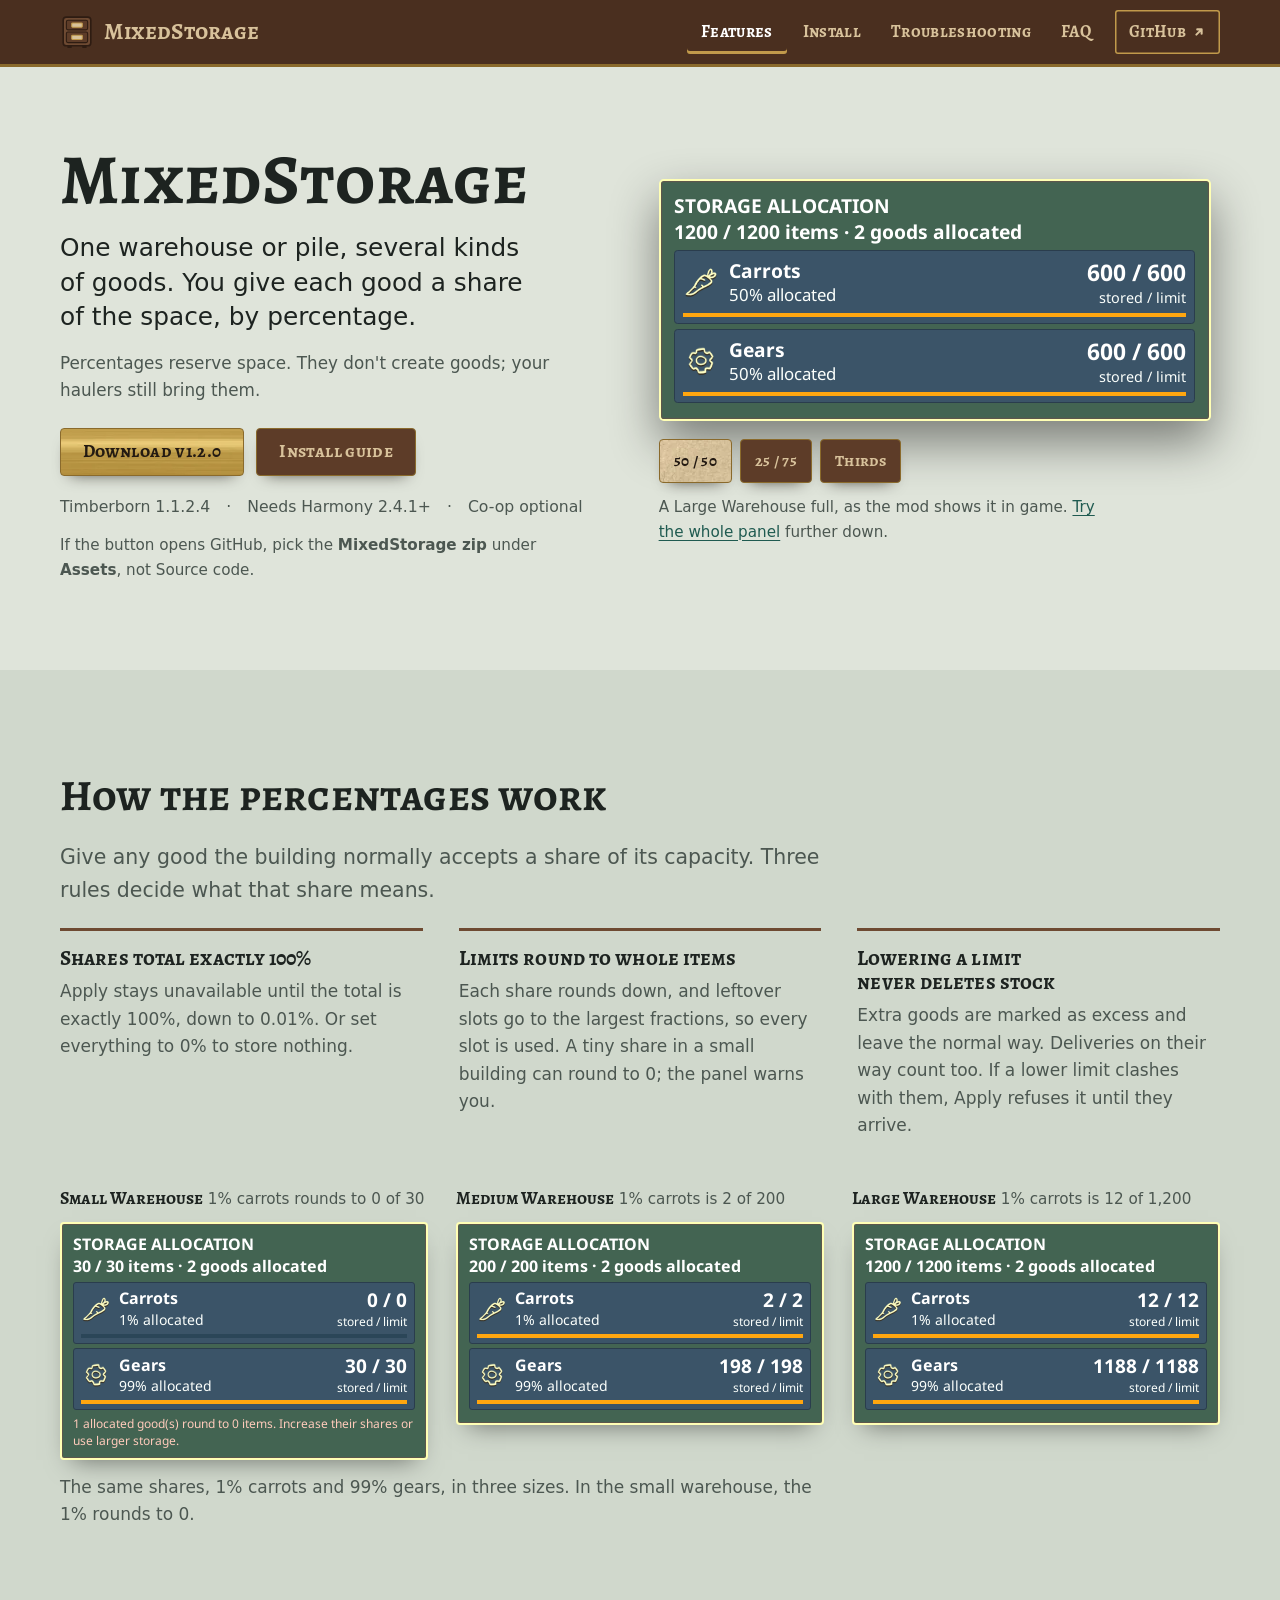
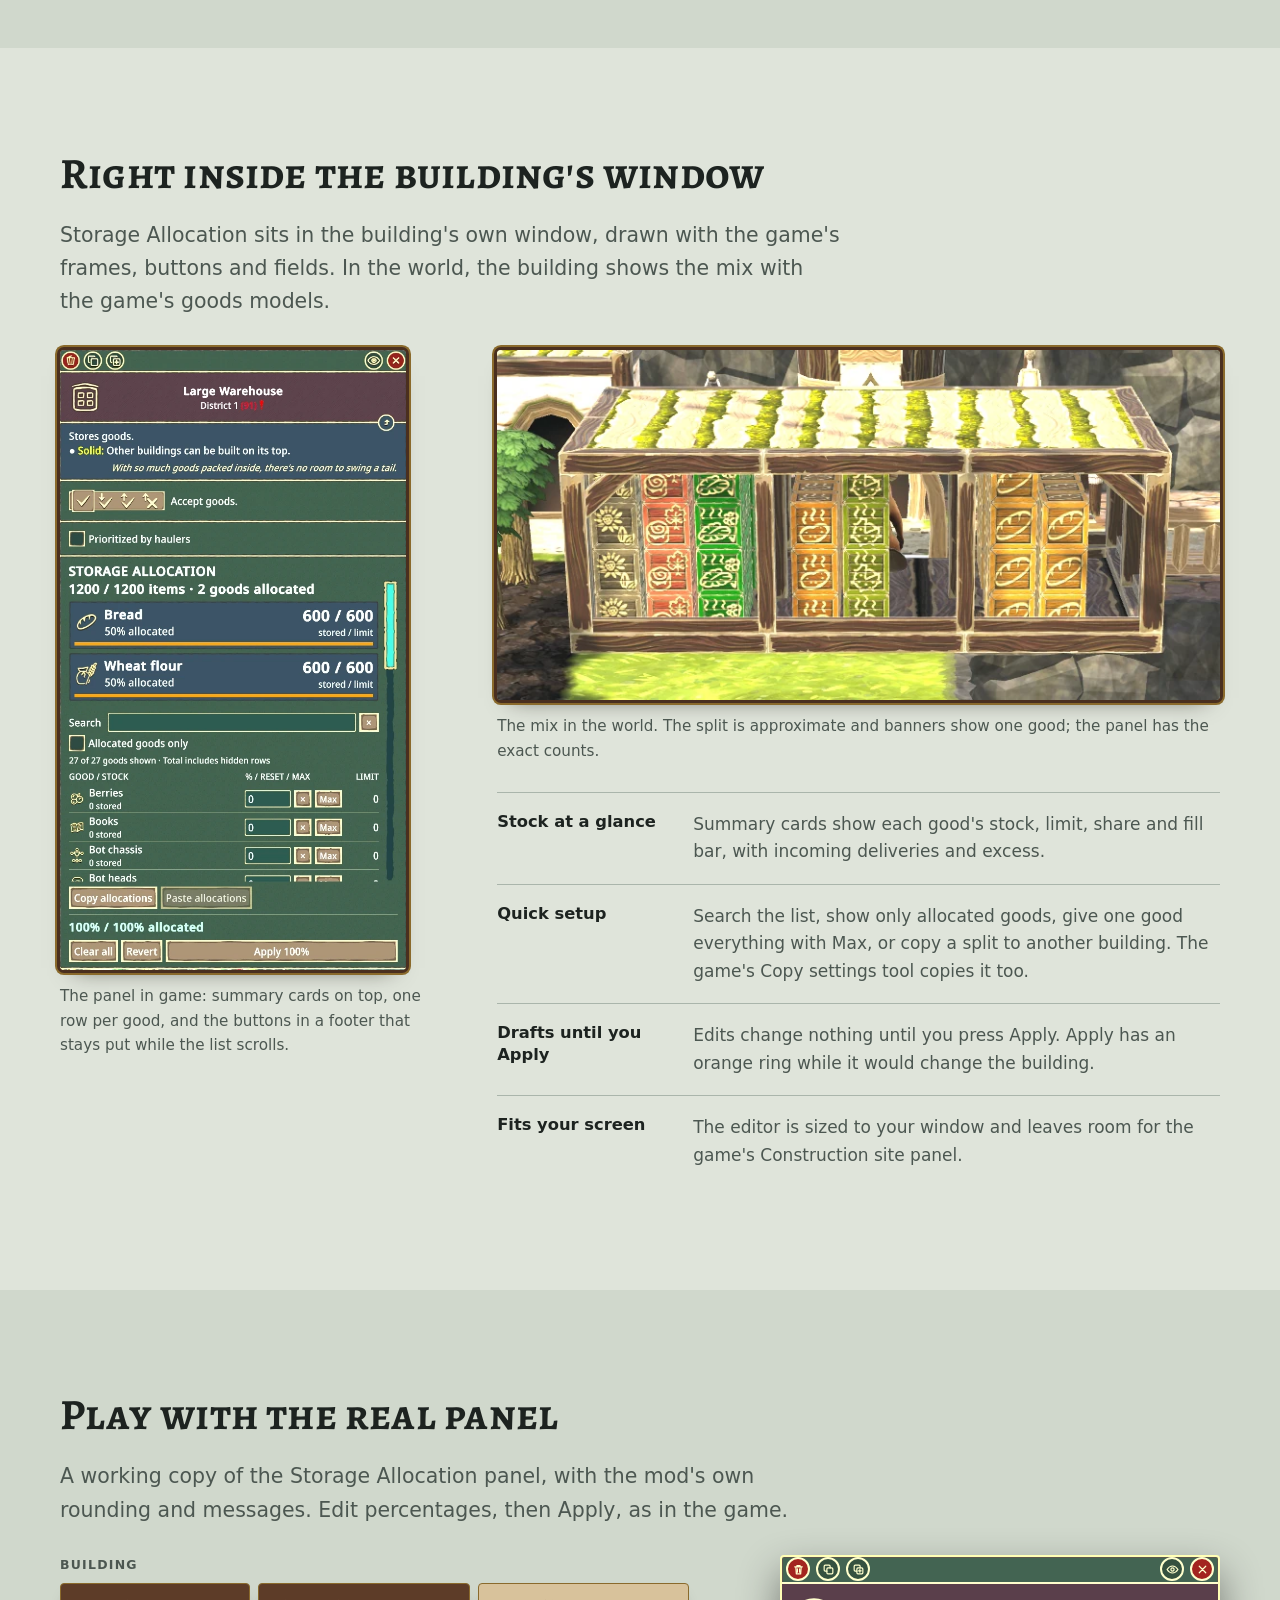
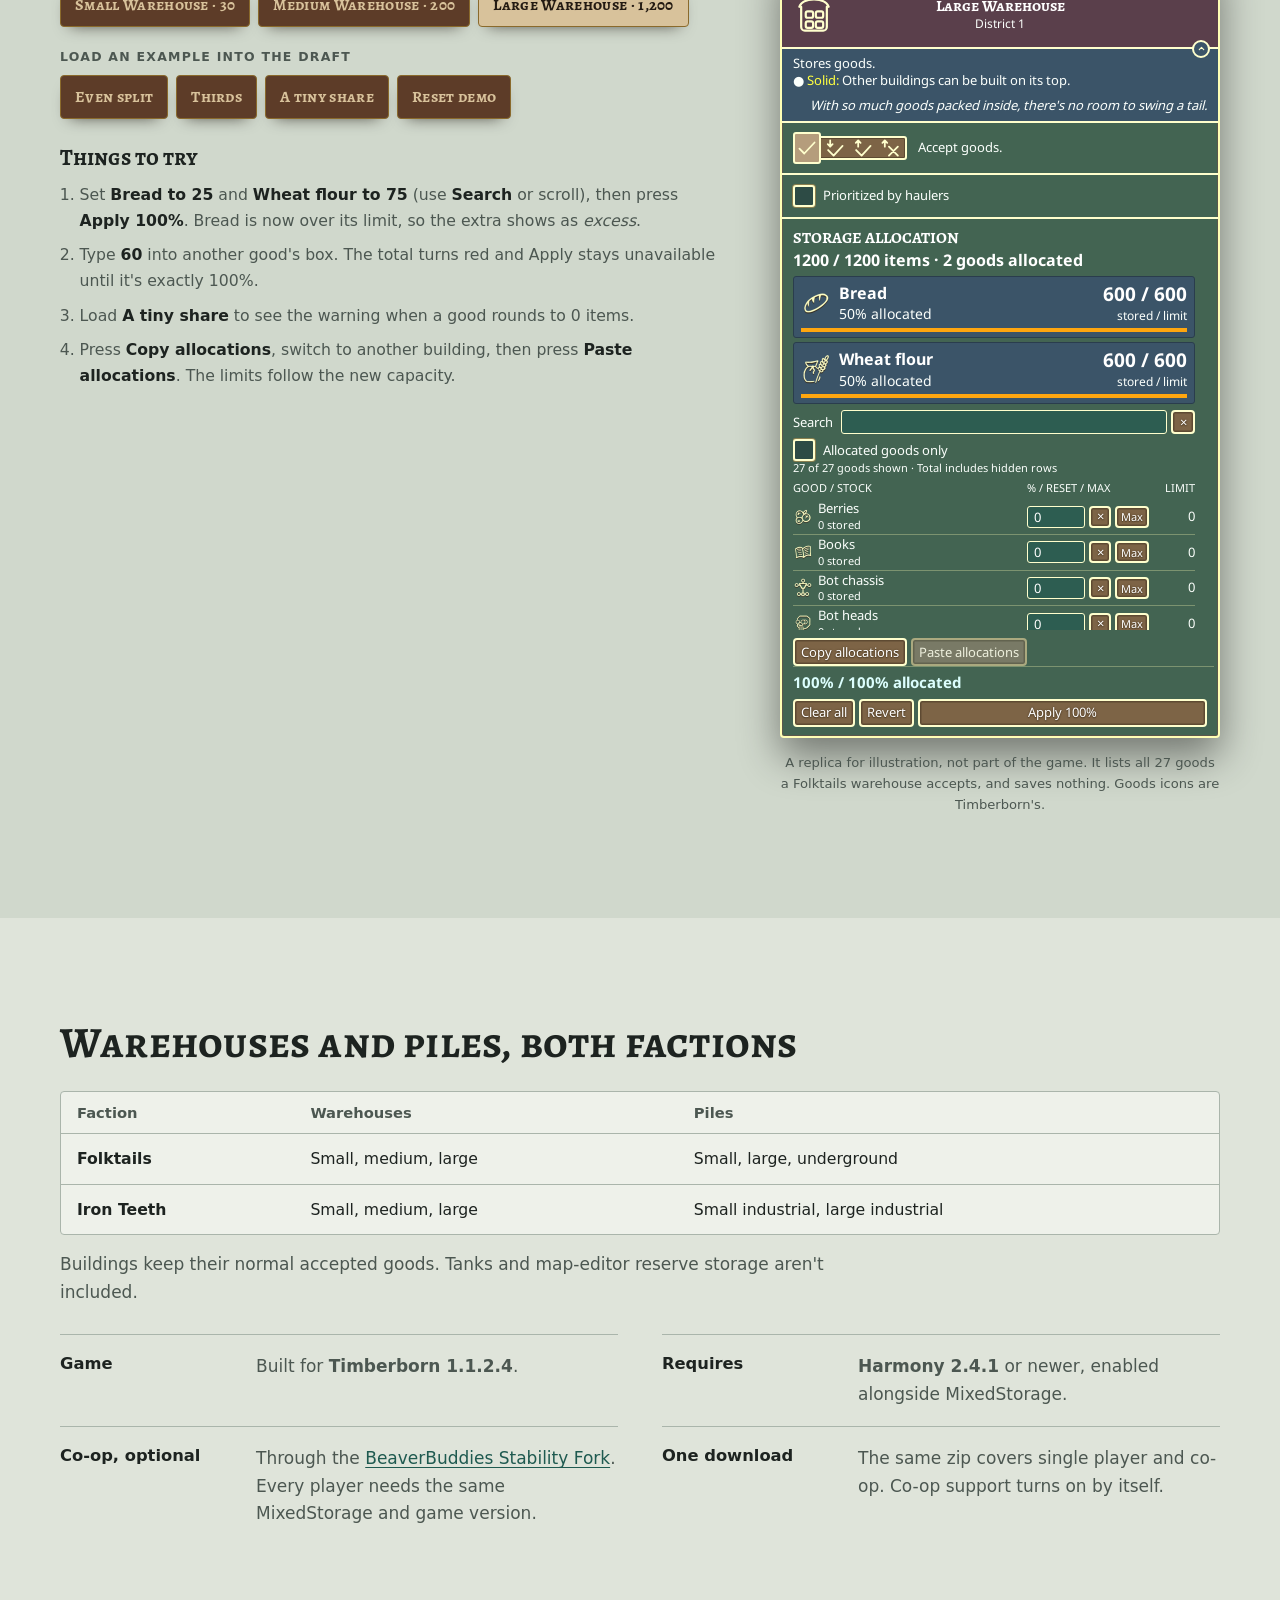
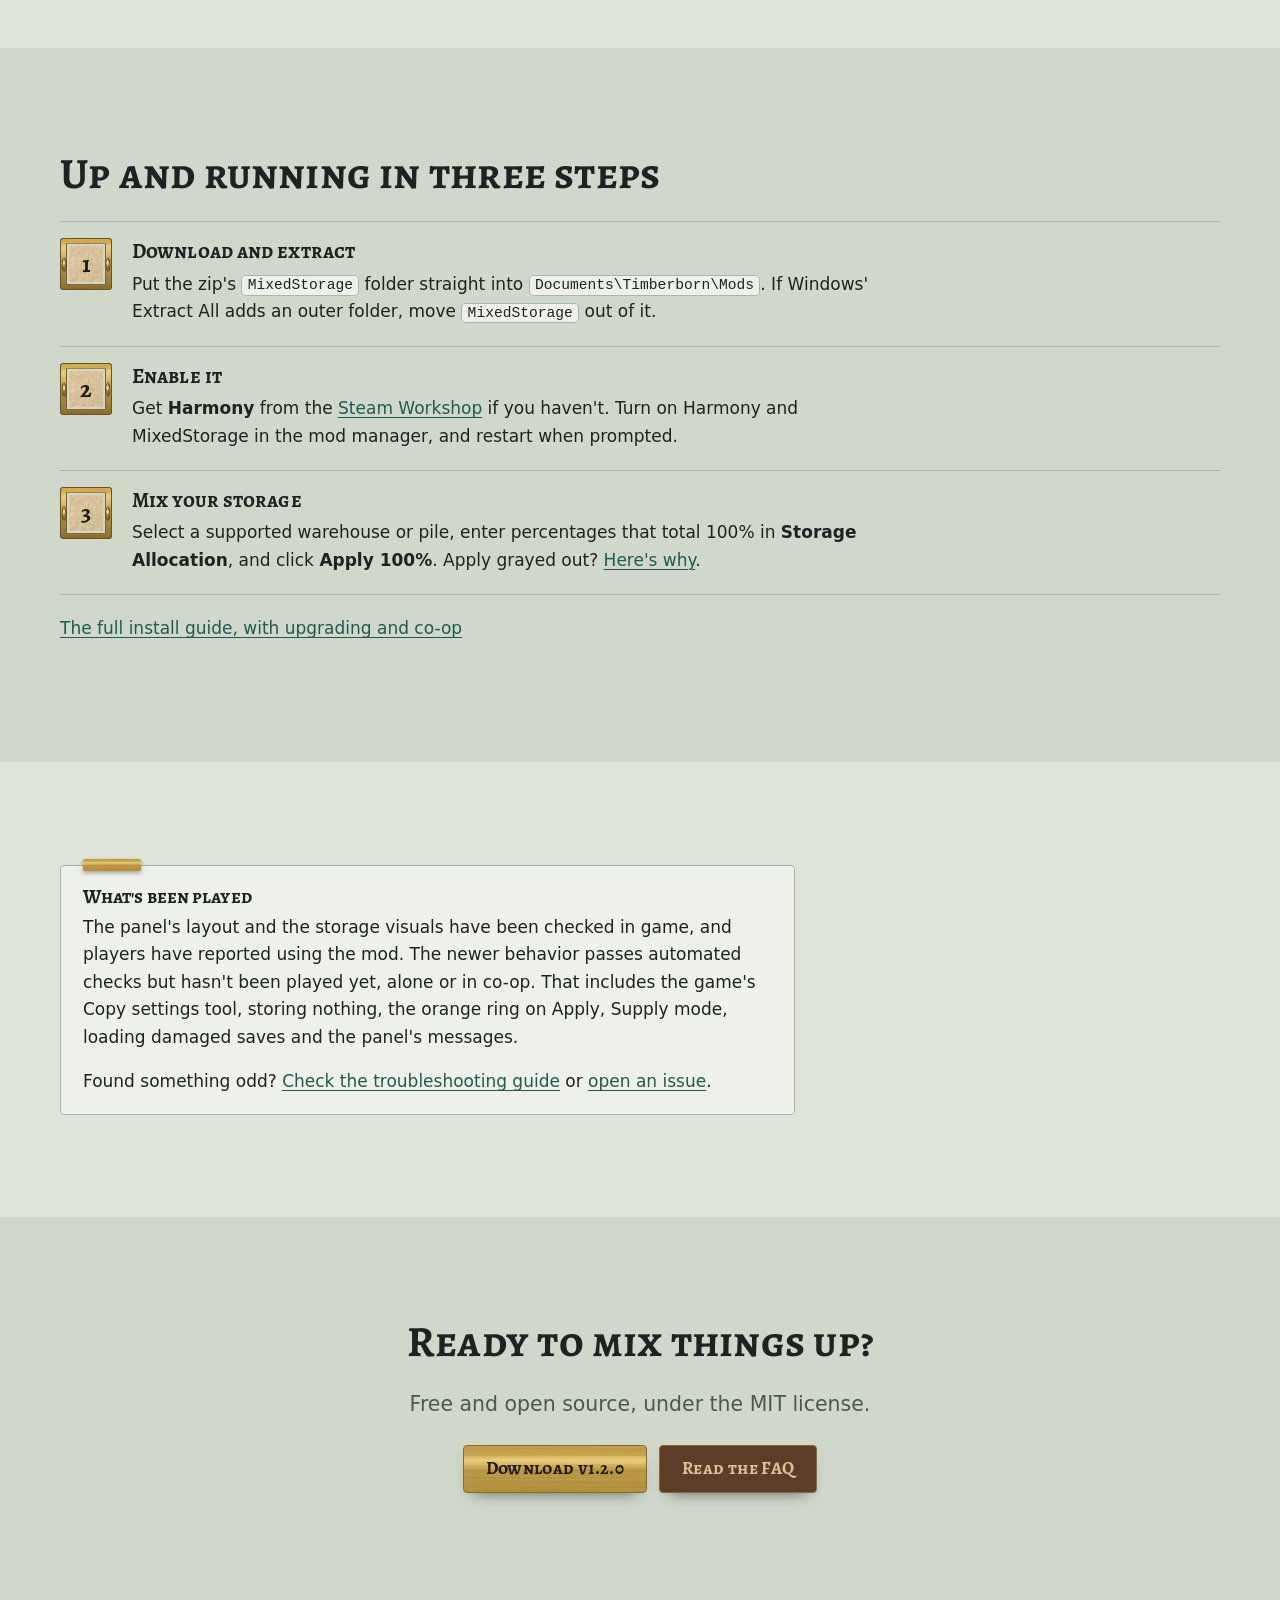
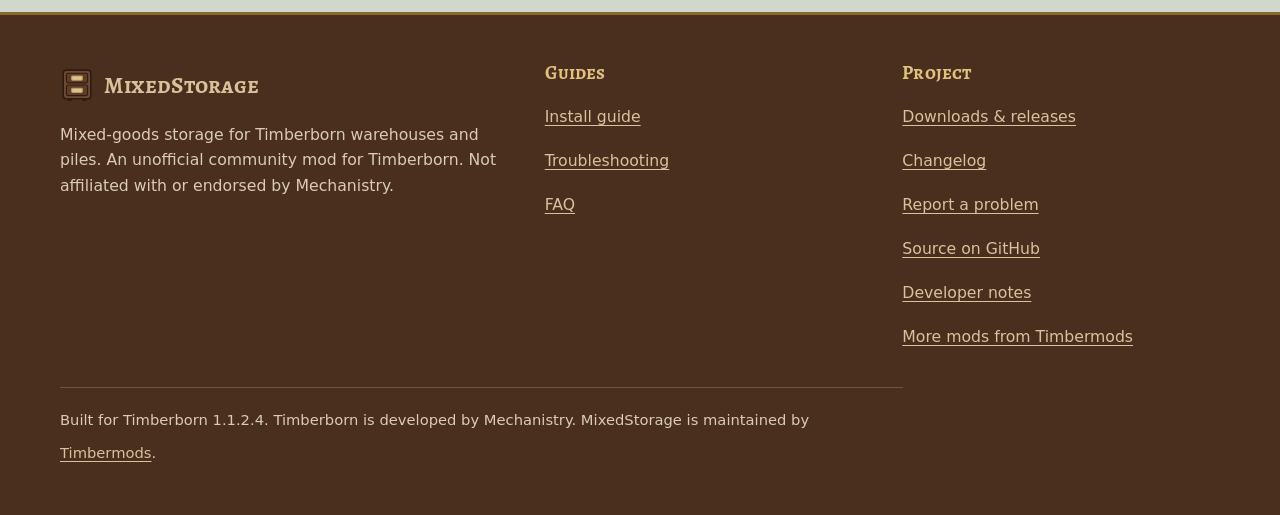
==== commit 5417d667: "Site: the three warehouse sizes are the mod's own panel, not wood cabinets "How the percentages work" ====
--- a/docs/index.html
+++ b/docs/index.html
@@ -74,7 +74,7 @@
       <p class="hero__status"><span class="pill" data-release-show="stable" hidden>Latest release</span> <span class="pill" data-release-show="prerelease" hidden>Pre-release</span> If the button opens GitHub, pick the <strong>MixedStorage zip</strong> under <strong>Assets</strong>, not Source code.</p>
     </div>
     <figure class="hero-panel">
-      <div class="ig" data-hero-panel>
+      <div class="ig ig-mini" data-hero-panel>
         <div class="ig-alloc">
           <p class="ig-title">Storage Allocation</p>
           <p class="ig-summary" data-hero-summary>1200 / 1200 items · 2 goods allocated</p>
@@ -104,9 +104,31 @@
       <li><h3>Lowering a limit never deletes stock</h3><p>Extra goods are marked as excess and leave the normal way. Deliveries on their way count too. If a lower limit clashes with them, Apply refuses it until they arrive.</p></li>
     </ol>
     <div class="scale">
-      <figure><p class="leader"><img src="assets/goods/carrot-40.png" alt="" width="26" height="26">Carrots 0</p><div class="scale-row"><div class="mini-cab" aria-hidden="true"><span class="sliver" style="flex:1"></span><span style="flex:99"><img src="assets/goods/gear-40.png" alt="" width="22" height="22">Gears 30</span></div><span class="dim"><b>= 30</b></span></div><figcaption><b>Small Warehouse</b> 1% carrots rounds to 0 of 30</figcaption></figure>
-      <figure><p class="leader"><img src="assets/goods/carrot-40.png" alt="" width="26" height="26">Carrots 2</p><div class="scale-row"><div class="mini-cab" aria-hidden="true"><span class="sliver" style="flex:1"></span><span style="flex:99"><img src="assets/goods/gear-40.png" alt="" width="22" height="22">Gears 198</span></div><span class="dim"><b>= 200</b></span></div><figcaption><b>Medium Warehouse</b> 1% carrots is 2 of 200</figcaption></figure>
-      <figure><p class="leader"><img src="assets/goods/carrot-40.png" alt="" width="26" height="26">Carrots 12</p><div class="scale-row"><div class="mini-cab" aria-hidden="true"><span class="sliver" style="flex:1"></span><span style="flex:99"><img src="assets/goods/gear-40.png" alt="" width="22" height="22">Gears 1,188</span></div><span class="dim"><b>= 1,200</b></span></div><figcaption><b>Large Warehouse</b> 1% carrots is 12 of 1,200</figcaption></figure>
+      <figure>
+        <figcaption><b>Small Warehouse</b> 1% carrots rounds to 0 of 30</figcaption>
+        <div class="ig ig-mini"><div class="ig-alloc">
+          <p class="ig-title">Storage Allocation</p>
+          <p class="ig-summary">30 / 30 items · 2 goods allocated</p>
+          <div class="ig-cards"><div class="ig-card"><div class="ig-card__line"><span class="ig-card__icon"><img src="assets/goods/carrot-60.png" alt="" width="30" height="30" loading="lazy"></span><span class="ig-card__main"><b>Carrots</b><span>1% allocated</span></span><span class="ig-card__count"><b>0 / 0</b><span>stored / limit</span></span></div><div class="ig-bar-track"><i style="width:0%"></i></div></div><div class="ig-card"><div class="ig-card__line"><span class="ig-card__icon"><img src="assets/goods/gear-60.png" alt="" width="30" height="30" loading="lazy"></span><span class="ig-card__main"><b>Gears</b><span>99% allocated</span></span><span class="ig-card__count"><b>30 / 30</b><span>stored / limit</span></span></div><div class="ig-bar-track"><i style="width:100%"></i></div></div></div>
+          <p class="ig-round is-bad">1 allocated good(s) round to 0 items. Increase their shares or use larger storage.</p>
+        </div></div>
+      </figure>
+      <figure>
+        <figcaption><b>Medium Warehouse</b> 1% carrots is 2 of 200</figcaption>
+        <div class="ig ig-mini"><div class="ig-alloc">
+          <p class="ig-title">Storage Allocation</p>
+          <p class="ig-summary">200 / 200 items · 2 goods allocated</p>
+          <div class="ig-cards"><div class="ig-card"><div class="ig-card__line"><span class="ig-card__icon"><img src="assets/goods/carrot-60.png" alt="" width="30" height="30" loading="lazy"></span><span class="ig-card__main"><b>Carrots</b><span>1% allocated</span></span><span class="ig-card__count"><b>2 / 2</b><span>stored / limit</span></span></div><div class="ig-bar-track"><i style="width:100%"></i></div></div><div class="ig-card"><div class="ig-card__line"><span class="ig-card__icon"><img src="assets/goods/gear-60.png" alt="" width="30" height="30" loading="lazy"></span><span class="ig-card__main"><b>Gears</b><span>99% allocated</span></span><span class="ig-card__count"><b>198 / 198</b><span>stored / limit</span></span></div><div class="ig-bar-track"><i style="width:100%"></i></div></div></div>
+        </div></div>
+      </figure>
+      <figure>
+        <figcaption><b>Large Warehouse</b> 1% carrots is 12 of 1,200</figcaption>
+        <div class="ig ig-mini"><div class="ig-alloc">
+          <p class="ig-title">Storage Allocation</p>
+          <p class="ig-summary">1200 / 1200 items · 2 goods allocated</p>
+          <div class="ig-cards"><div class="ig-card"><div class="ig-card__line"><span class="ig-card__icon"><img src="assets/goods/carrot-60.png" alt="" width="30" height="30" loading="lazy"></span><span class="ig-card__main"><b>Carrots</b><span>1% allocated</span></span><span class="ig-card__count"><b>12 / 12</b><span>stored / limit</span></span></div><div class="ig-bar-track"><i style="width:100%"></i></div></div><div class="ig-card"><div class="ig-card__line"><span class="ig-card__icon"><img src="assets/goods/gear-60.png" alt="" width="30" height="30" loading="lazy"></span><span class="ig-card__main"><b>Gears</b><span>99% allocated</span></span><span class="ig-card__count"><b>1188 / 1188</b><span>stored / limit</span></span></div><div class="ig-bar-track"><i style="width:100%"></i></div></div></div>
+        </div></div>
+      </figure>
     </div>
     <p class="muted" style="margin-top:14px;max-width:72ch">The same shares, 1% carrots and 99% gears, in three sizes. In the small warehouse, the 1% rounds to 0.</p>
   </div>
--- a/docs/assets/style.css
+++ b/docs/assets/style.css
@@ -152,8 +152,9 @@
    picture of the mod is how it looks in game. Only the split buttons and the caption are site style. */
 .hero-panel { margin: 0; }
 .hero-panel .ig { max-width: 460px; margin-inline: 0; }
-.hero-panel .ig-alloc { padding: 10px 11px 9px; }
-.hero-panel .ig-cards { margin-bottom: 0; }
+/* the top of the mod's panel on its own (the hero, the three sizes): the replica's classes, a little tighter */
+.ig-mini .ig-alloc { padding: 10px 11px 9px; }
+.ig-mini .ig-cards { margin-bottom: 0; }
 /* the game's UI scale turned up where the column has room for it */
 @media (min-width: 1200px) { .hero-panel .ig { zoom: 1.2; } }
 .splits { display: flex; flex-wrap: wrap; gap: 8px; margin-top: 18px; }
@@ -166,21 +167,12 @@
 .rules h3 { font-size: 1.3rem; margin-bottom: .35em; }
 .rules p { margin: 0; color: var(--muted); }
 
-/* the same small share at three capacities, drawn at true share: the 1% drawer is a sliver, its count hangs on a
-   leader line, and a bracket measures the whole building */
-.scale { display: grid; grid-template-columns: repeat(3, minmax(0, 1fr)); gap: 28px; margin-top: 44px; align-items: end; }
+/* the same small share at three capacities: three copies of the top of the mod's panel, as it shows each building */
+.scale { display: grid; grid-template-columns: repeat(3, minmax(0, 1fr)); gap: 28px; margin-top: 44px; align-items: start; }
 .scale figure { margin: 0; }
-.leader { display: flex; align-items: center; gap: 8px; margin: 0 0 0 18px; padding: 0 0 10px 12px; border-left: 2px solid var(--muted); font: 700 1.05rem/1.2 var(--display); font-variant-numeric: tabular-nums; }
-.leader img { width: 26px; height: 26px; padding: 2px; border-radius: 50%; background: var(--walnut-2); }
-.scale-row { display: grid; grid-template-columns: minmax(0, 1fr) auto; gap: 10px; align-items: stretch; }
-.mini-cab { display: flex; flex-direction: column; gap: 3px; height: 160px; padding: 7px; border-radius: 4px; background: #3a2416 url(textures/walnut.webp) 0 0 / 720px auto; box-shadow: inset 0 0 0 2px var(--walnut-edge), inset 0 0 0 999px rgba(28, 16, 8, .38); }
-.mini-cab span { display: flex; align-items: center; justify-content: space-between; gap: 6px; min-height: 0; padding: 0 10px; border-radius: 2px; background: #5d3c28 url(textures/walnut.webp) -300px -40px / 720px auto; box-shadow: inset 0 0 0 1.5px var(--walnut-edge); color: var(--kraft); font: 700 1.02rem/1 var(--display); font-variant-numeric: tabular-nums; overflow: hidden; }
-.mini-cab .sliver { flex: 1 1 0; min-height: 3px; padding: 0; background: var(--brass); box-shadow: none; }
-.mini-cab img { width: 22px; height: 22px; }
-.dim { position: relative; width: 78px; display: flex; align-items: center; font: 700 1.1rem/1.1 var(--display); color: var(--ink); font-variant-numeric: tabular-nums; }
-.dim::before { content: ""; position: absolute; left: 0; top: 2px; bottom: 2px; width: 9px; border: solid var(--muted); border-width: 2px 2px 2px 0; }
-.dim b { padding-left: 16px; }
-.scale figcaption { margin-top: 10px; font-size: .95rem; color: var(--muted); }
+.scale .ig { max-width: none; box-shadow: inset 0 0 0 1px var(--ig-dark), 0 12px 24px -12px rgba(0, 0, 0, .5); }
+.scale .ig-round { font-size: 12px; margin-top: 6px; }
+.scale figcaption { margin: 0 0 10px; font-size: .95rem; color: var(--muted); }
 .scale figcaption b { color: var(--ink); font-family: var(--display); font-size: 1.1rem; }
 
 /* ---------- shots from the game ---------- */
